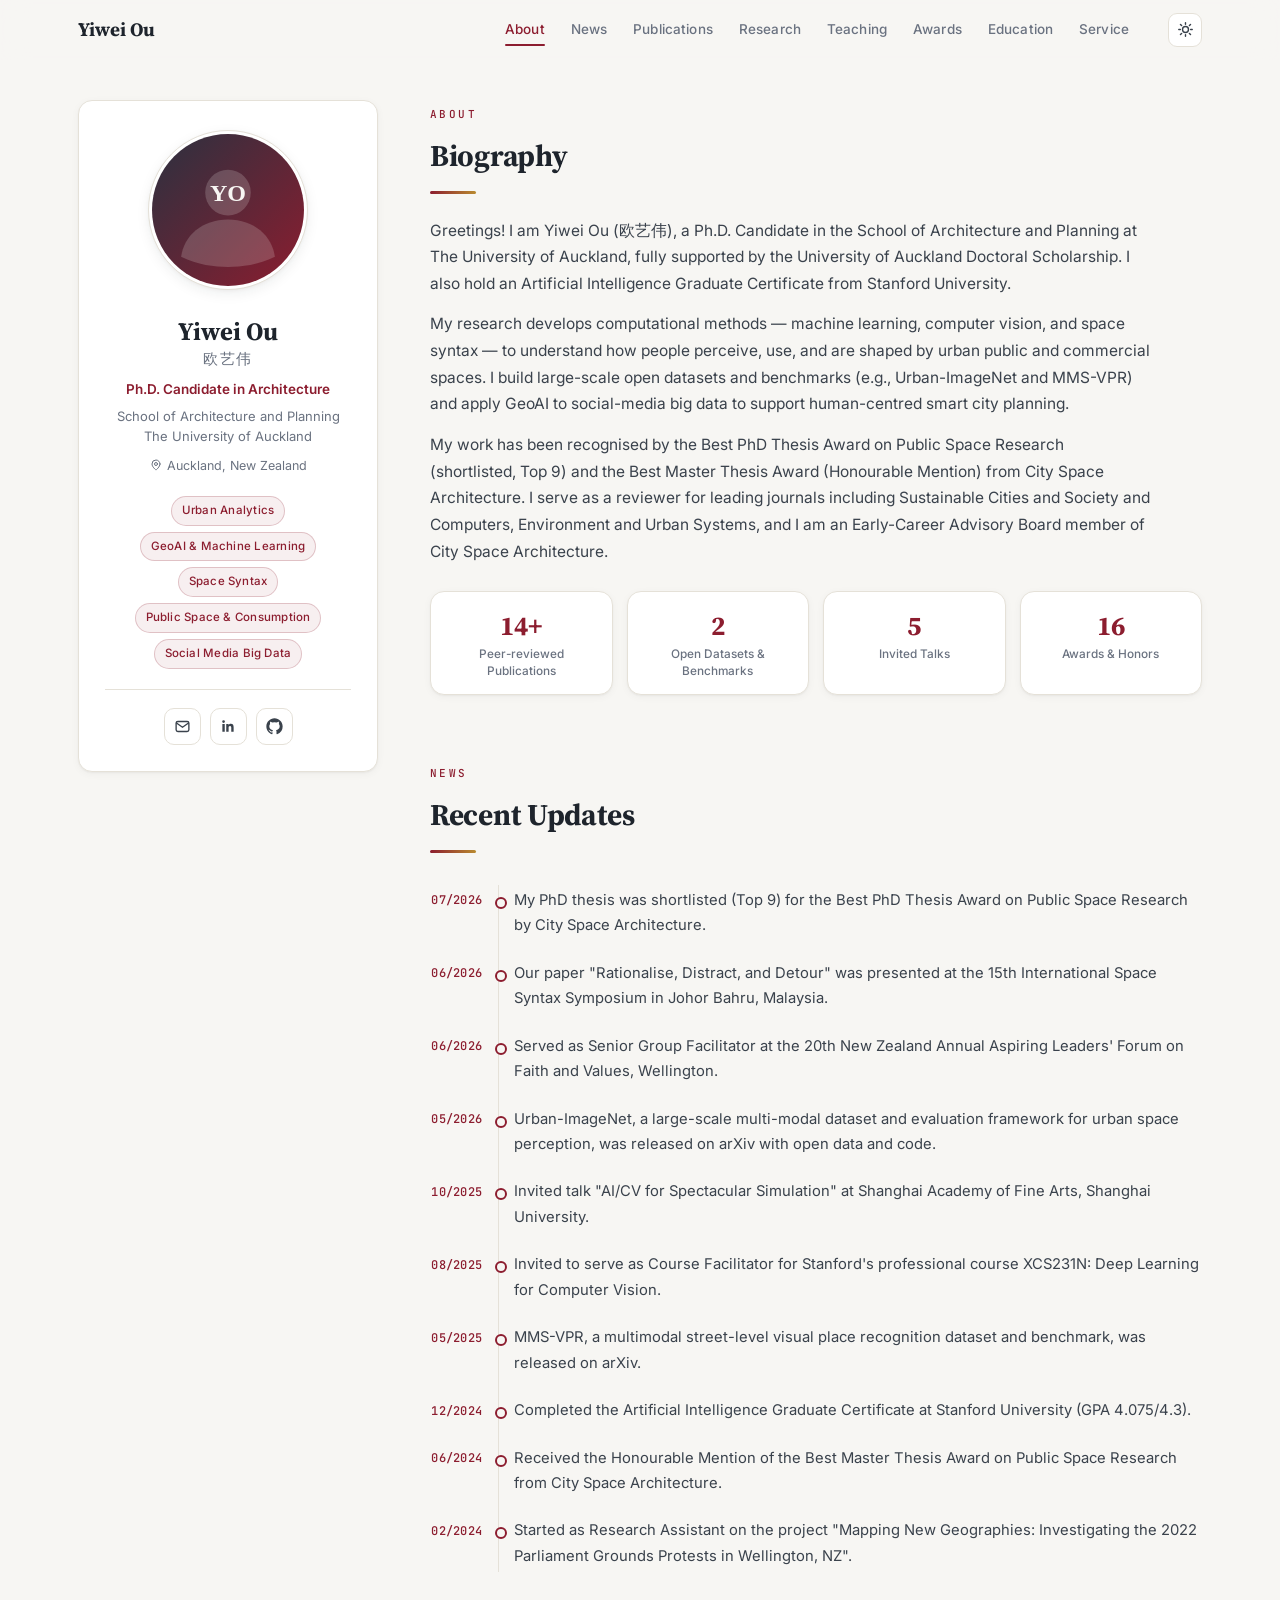
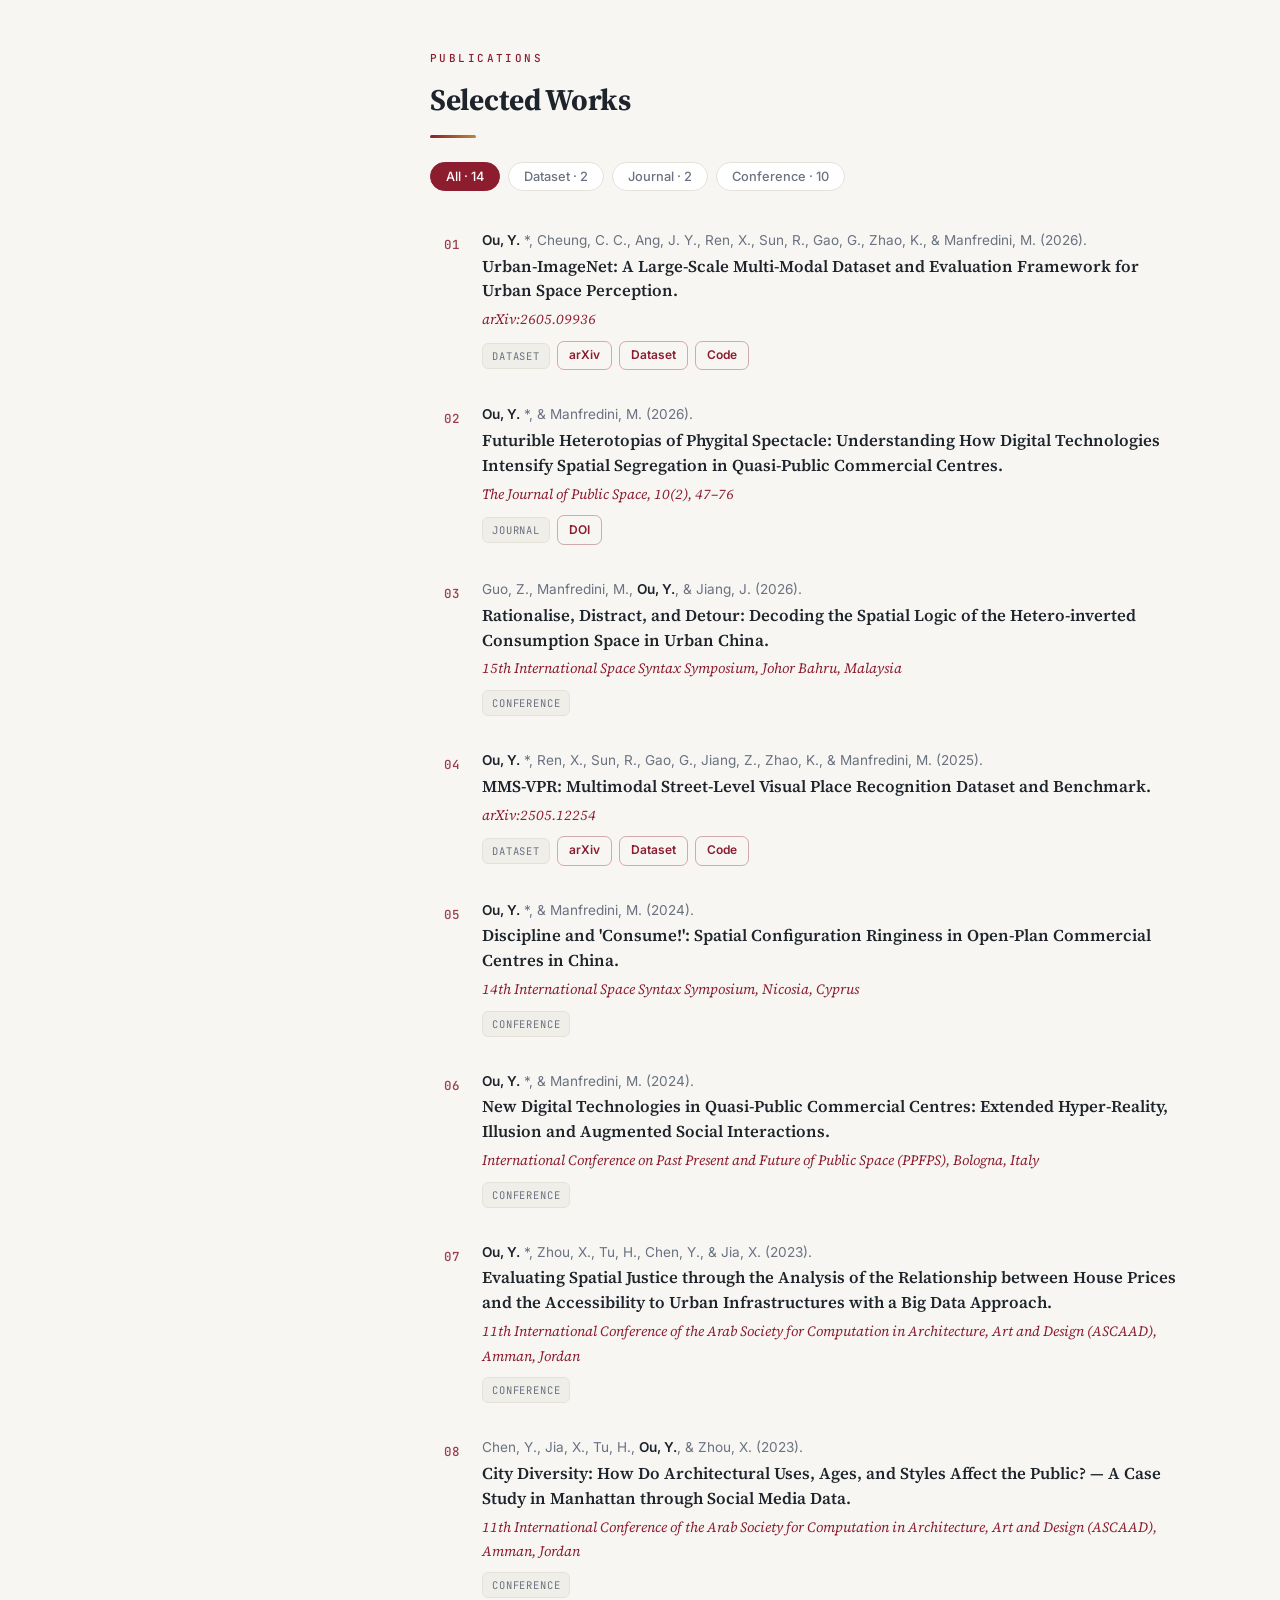
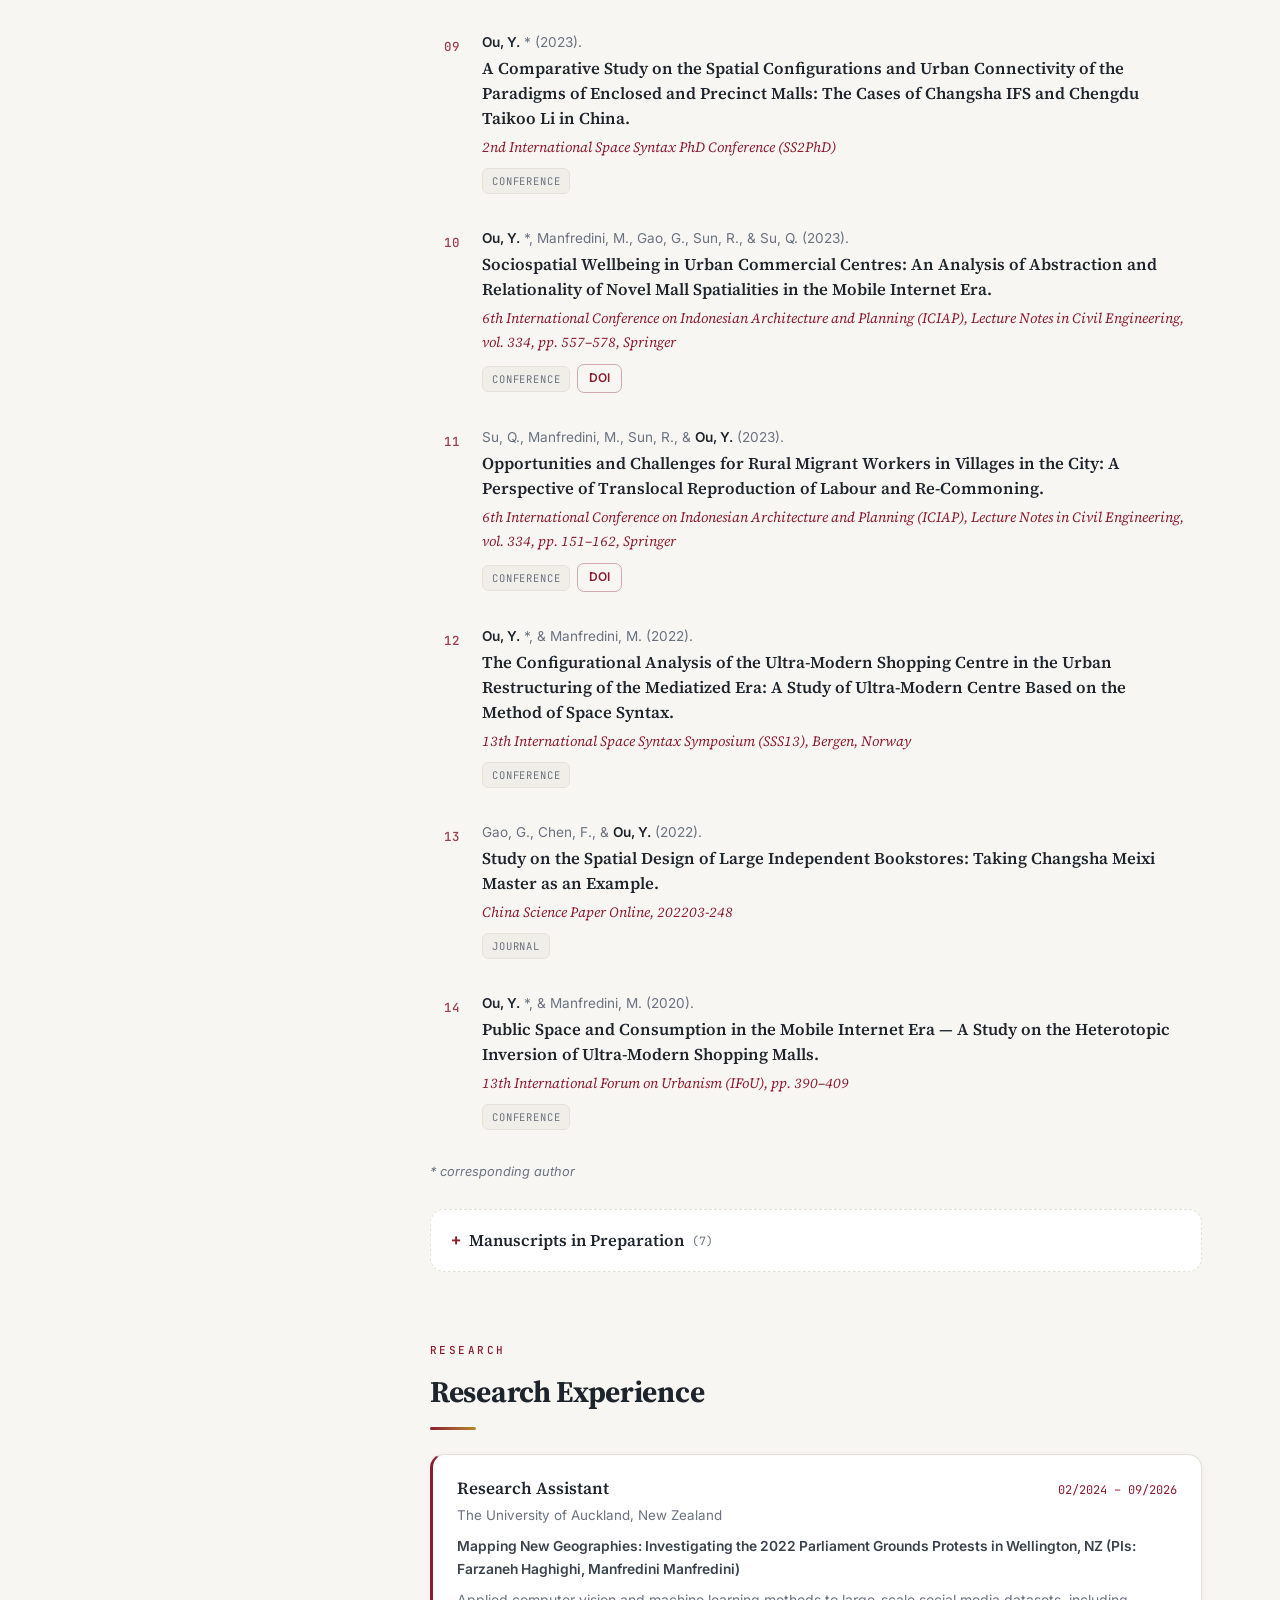
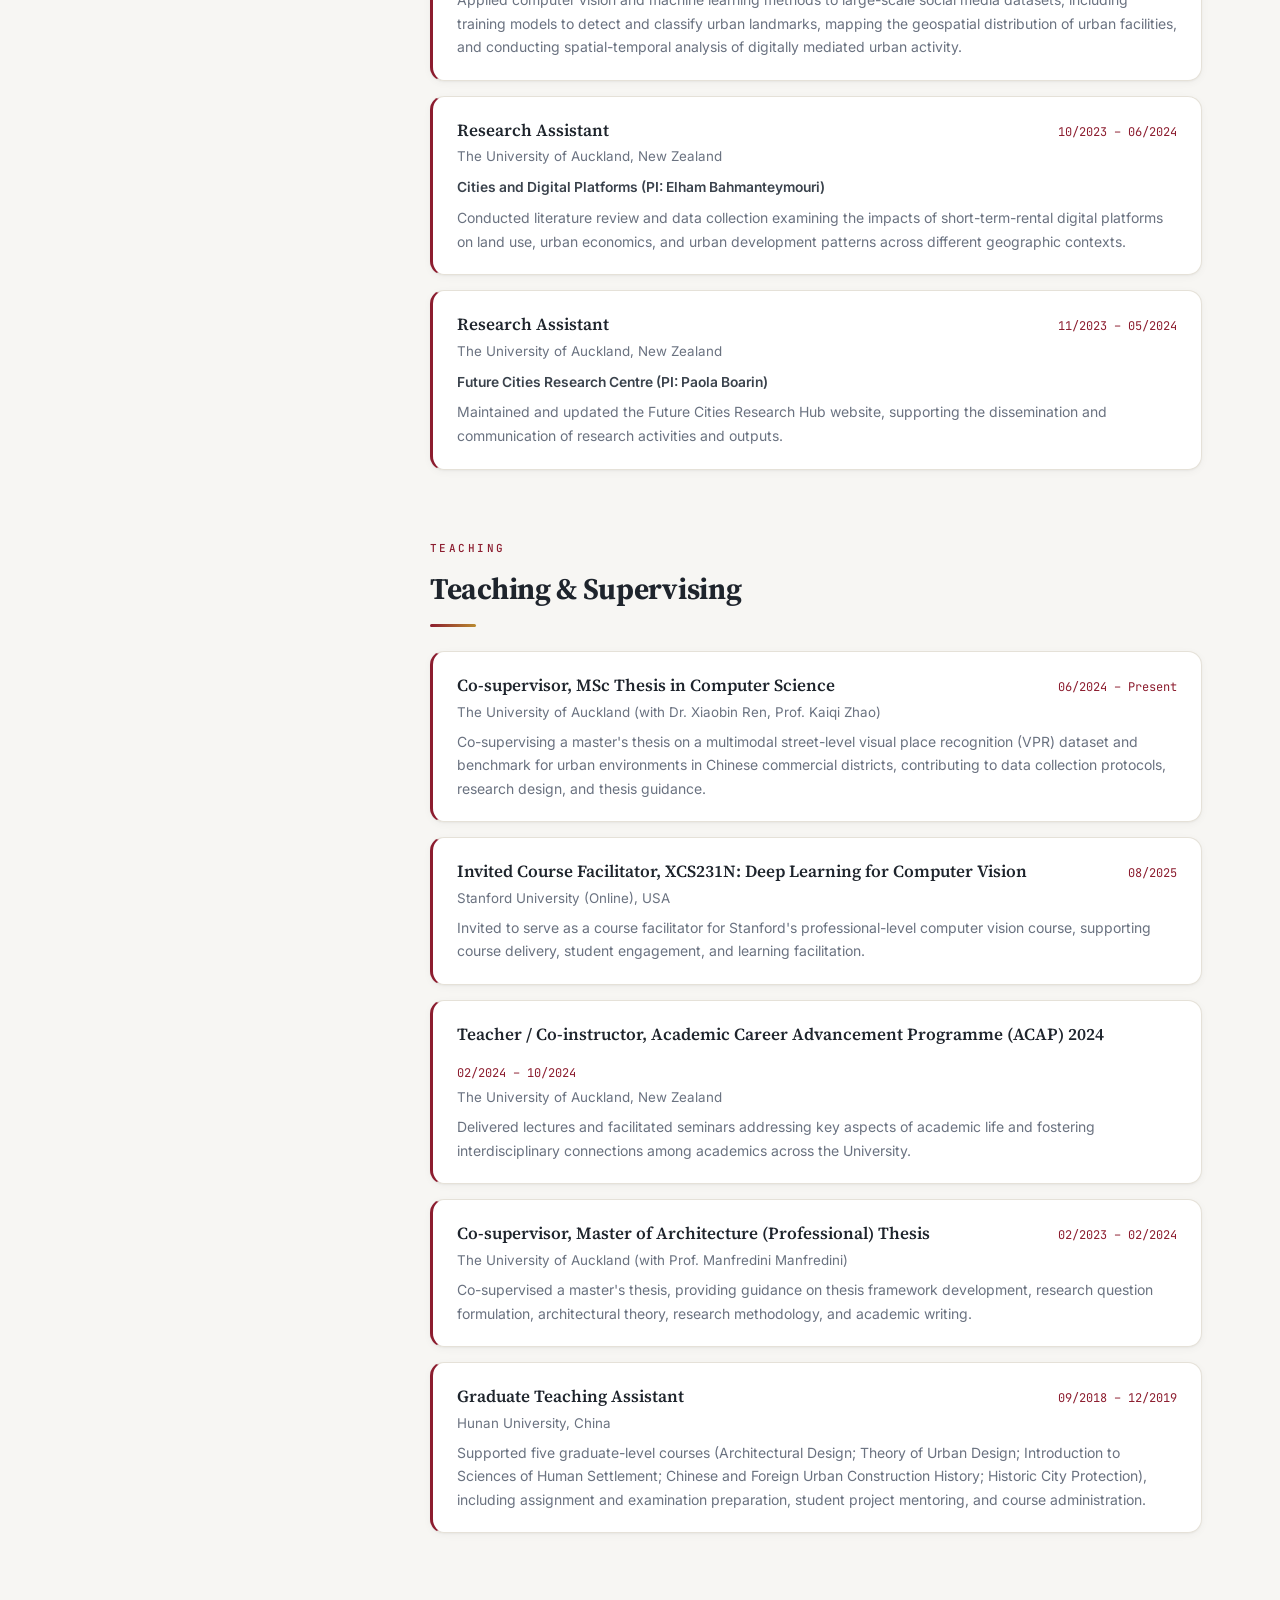
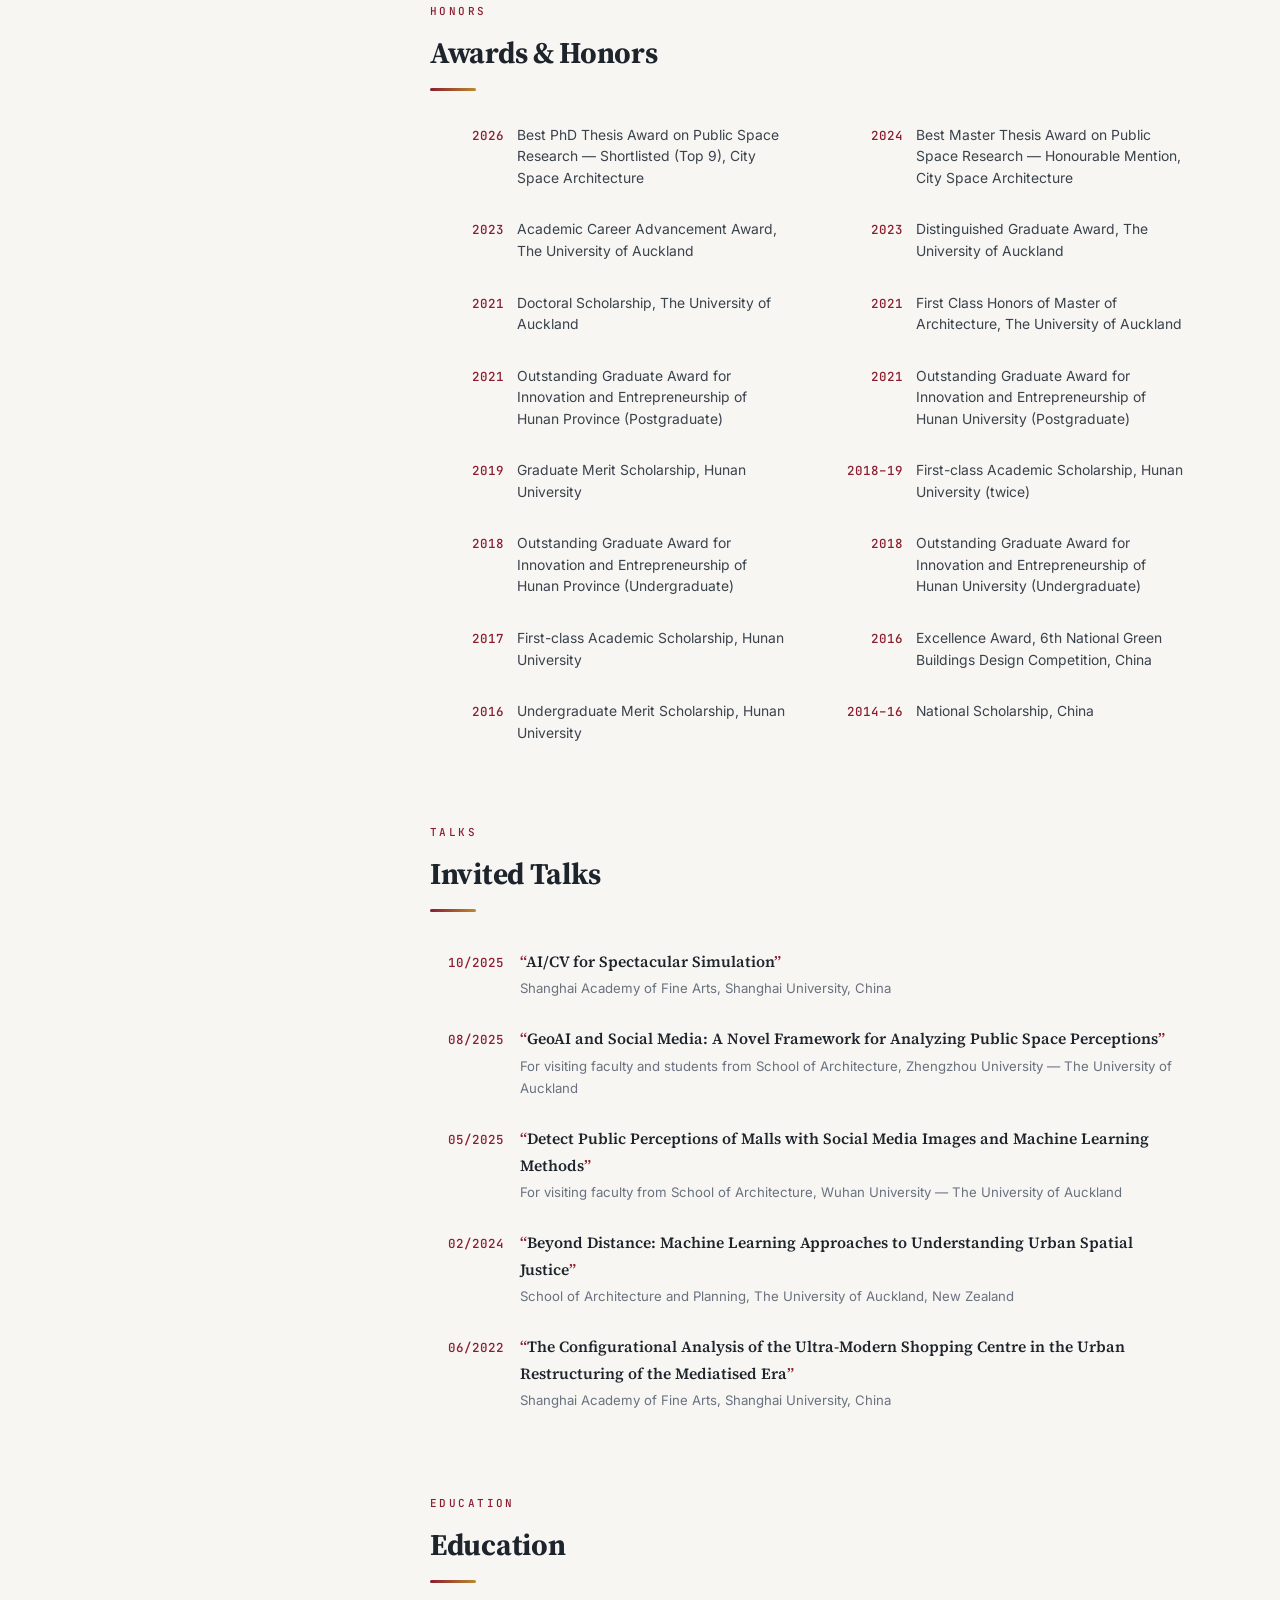
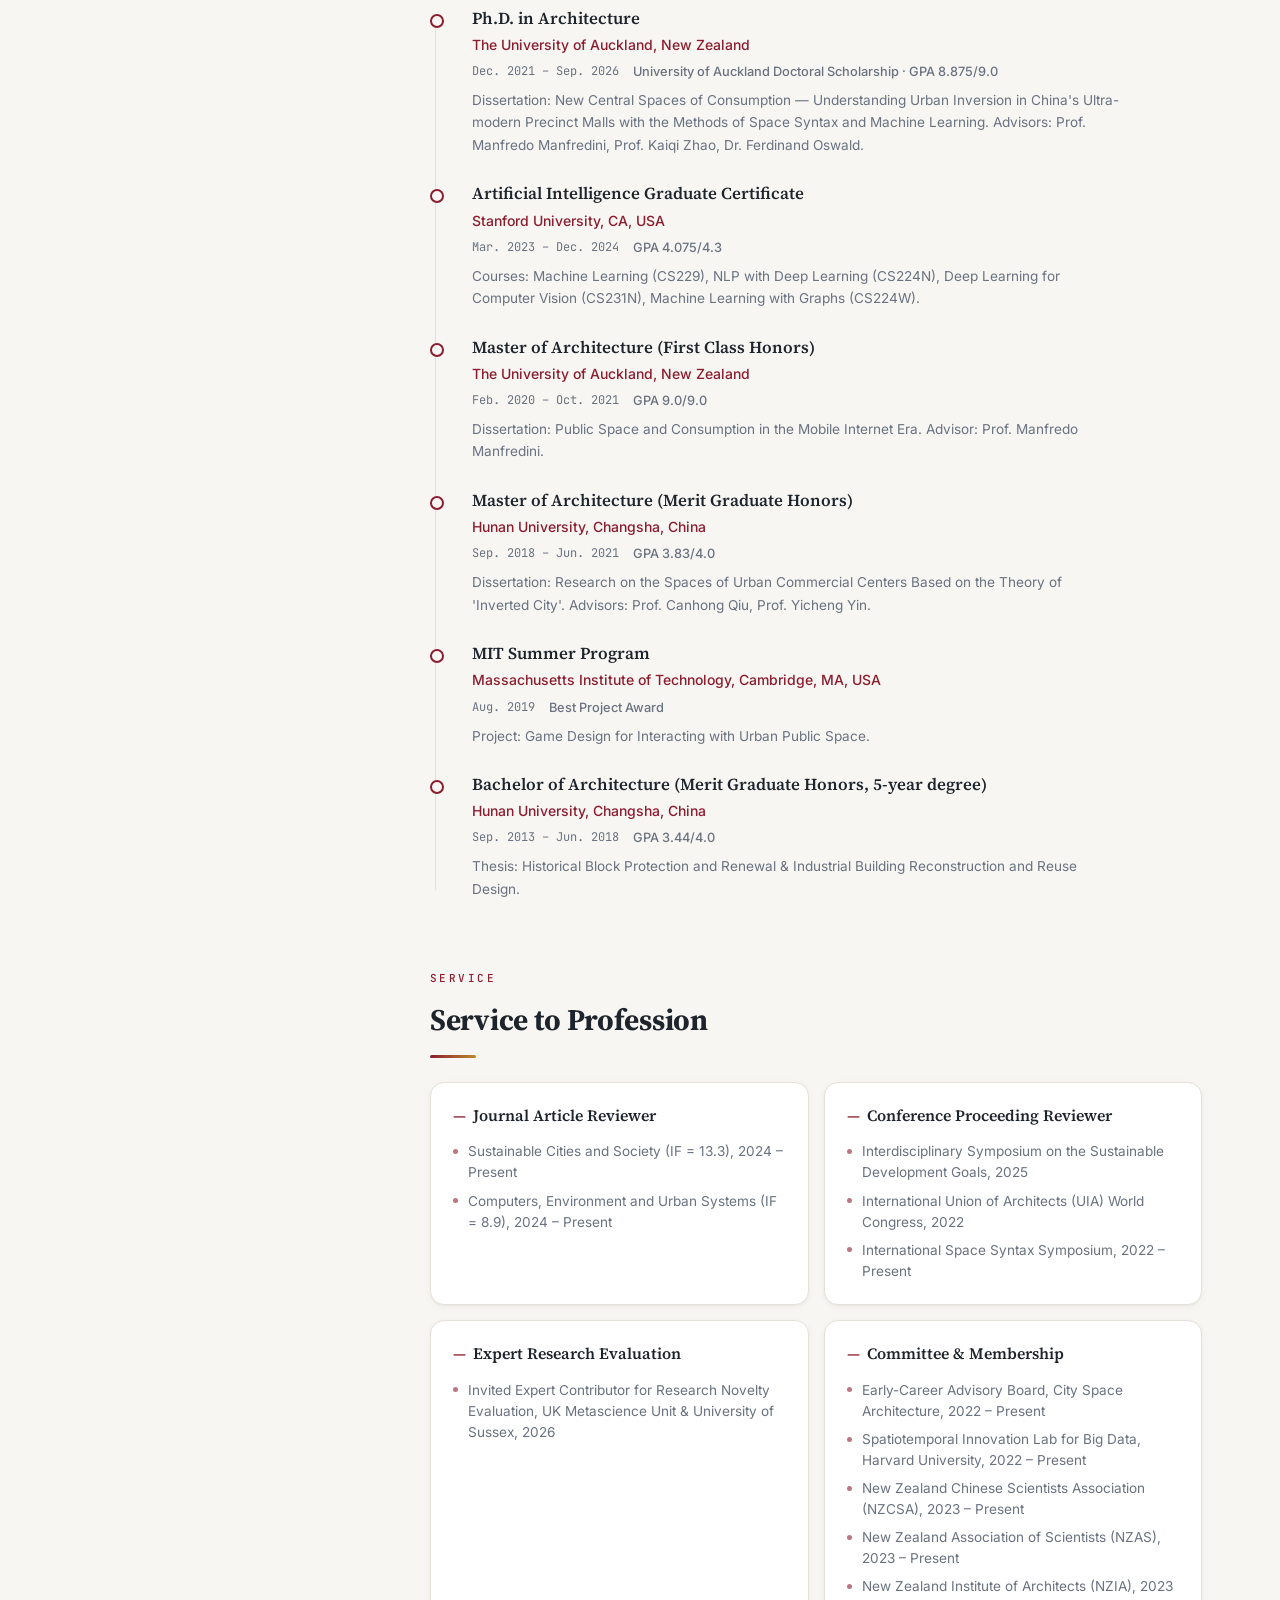
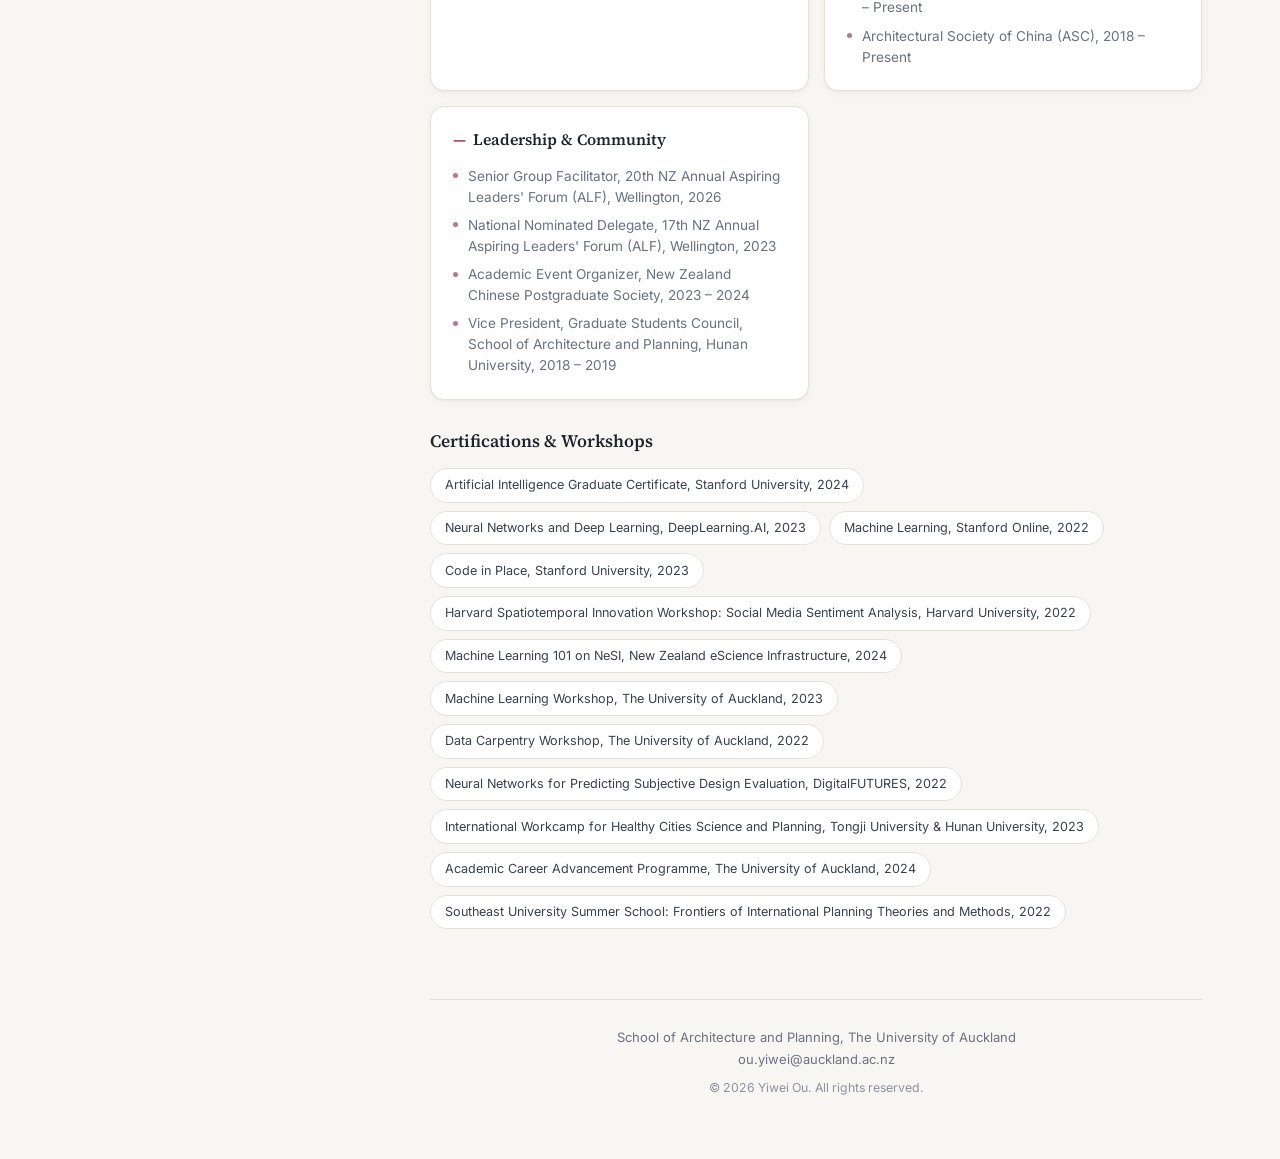
==== index.html @ 5a55d952 "Initial commit: personal academic website" ====
<!DOCTYPE html>
<html lang="en">
<head>
  <meta charset="UTF-8">
  <meta name="viewport" content="width=device-width, initial-scale=1.0">
  <title>Yiwei Ou — Ph.D. Candidate, The University of Auckland</title>
  <meta name="description" content="Yiwei Ou is a Ph.D. Candidate at the School of Architecture and Planning, The University of Auckland, working on urban analytics, GeoAI, machine learning, and space syntax for public and commercial spaces.">
  <meta name="author" content="Yiwei Ou">
  <!-- Open Graph（社交分享卡片） -->
  <meta property="og:type" content="website">
  <meta property="og:title" content="Yiwei Ou — Ph.D. Candidate, The University of Auckland">
  <meta property="og:description" content="Urban Analytics · GeoAI & Machine Learning · Space Syntax · Public Space · Social Media Big Data">
  <meta property="og:url" content="https://yiweiou.github.io/">
  <link rel="icon" type="image/svg+xml" href="assets/img/favicon.svg">
  <!-- 字体 -->
  <link rel="preconnect" href="https://fonts.googleapis.com">
  <link rel="preconnect" href="https://fonts.gstatic.com" crossorigin>
  <link href="https://fonts.googleapis.com/css2?family=Source+Serif+4:ital,opsz,wght@0,8..60,400;0,8..60,600;0,8..60,700;1,8..60,400;1,8..60,600&family=Inter:wght@400;500;600;700&family=JetBrains+Mono:wght@500&display=swap" rel="stylesheet">
  <link rel="stylesheet" href="assets/css/style.css">
</head>
<body>
  <!-- 顶部阅读进度条 -->
  <div class="progress-bar" id="progressBar"></div>

  <!-- 顶部导航 -->
  <header class="topnav" id="topnav">
    <div class="topnav-inner">
      <a href="#top" class="brand">Yiwei Ou</a>
      <nav class="nav-links" id="navLinks" aria-label="Sections">
        <a href="#about">About</a>
        <a href="#news">News</a>
        <a href="#publications">Publications</a>
        <a href="#research">Research</a>
        <a href="#teaching">Teaching</a>
        <a href="#awards">Awards</a>
        <a href="#education">Education</a>
        <a href="#service">Service</a>
      </nav>
      <div class="nav-actions">
        <button class="theme-toggle" id="themeToggle" aria-label="Toggle dark mode" title="Toggle dark mode">
          <svg class="icon-sun" viewBox="0 0 24 24" width="17" height="17" fill="none" stroke="currentColor" stroke-width="2" stroke-linecap="round"><circle cx="12" cy="12" r="4.2"/><path d="M12 2.5v2.2M12 19.3v2.2M4.9 4.9l1.6 1.6M17.5 17.5l1.6 1.6M2.5 12h2.2M19.3 12h2.2M4.9 19.1l1.6-1.6M17.5 6.5l1.6-1.6"/></svg>
          <svg class="icon-moon" viewBox="0 0 24 24" width="17" height="17" fill="none" stroke="currentColor" stroke-width="2" stroke-linecap="round" stroke-linejoin="round"><path d="M20.5 14.2A8.5 8.5 0 0 1 9.8 3.5a8.5 8.5 0 1 0 10.7 10.7z"/></svg>
        </button>
        <button class="menu-toggle" id="menuToggle" aria-label="Open menu" aria-expanded="false">
          <span></span><span></span><span></span>
        </button>
      </div>
    </div>
  </header>

  <main class="layout" id="top">
    <!-- 左侧边栏（个人资料卡） -->
    <aside class="sidebar" id="sidebar"><!-- JS 渲染 --></aside>

    <!-- 右侧主内容 -->
    <div class="content">

      <section id="about" class="section">
        <div class="section-head"><span class="kicker">About</span><h2>Biography</h2></div>
        <div id="aboutBody" class="about-body"></div>
        <div id="statsGrid" class="stats-grid"></div>
      </section>

      <section id="news" class="section">
        <div class="section-head"><span class="kicker">News</span><h2>Recent Updates</h2></div>
        <ul id="newsList" class="news-list"></ul>
      </section>

      <section id="publications" class="section">
        <div class="section-head"><span class="kicker">Publications</span><h2>Selected Works</h2></div>
        <div id="pubFilters" class="pub-filters"></div>
        <ol id="pubList" class="pub-list"></ol>
        <p class="pub-note" id="pubNote"></p>
        <details class="manuscripts">
          <summary>Manuscripts in Preparation <span id="manuCount"></span></summary>
          <ul id="manuList" class="manu-list"></ul>
        </details>
      </section>

      <section id="research" class="section">
        <div class="section-head"><span class="kicker">Research</span><h2>Research Experience</h2></div>
        <div id="researchList" class="card-list"></div>
      </section>

      <section id="teaching" class="section">
        <div class="section-head"><span class="kicker">Teaching</span><h2>Teaching &amp; Supervising</h2></div>
        <div id="teachingList" class="card-list"></div>
      </section>

      <section id="awards" class="section">
        <div class="section-head"><span class="kicker">Honors</span><h2>Awards &amp; Honors</h2></div>
        <ul id="awardsList" class="awards-list"></ul>
      </section>

      <section id="talks" class="section">
        <div class="section-head"><span class="kicker">Talks</span><h2>Invited Talks</h2></div>
        <ul id="talksList" class="talks-list"></ul>
      </section>

      <section id="education" class="section">
        <div class="section-head"><span class="kicker">Education</span><h2>Education</h2></div>
        <div id="eduList" class="edu-list"></div>
      </section>

      <section id="service" class="section">
        <div class="section-head"><span class="kicker">Service</span><h2>Service to Profession</h2></div>
        <div id="serviceList" class="service-grid"></div>
        <div class="certs">
          <h3>Certifications &amp; Workshops</h3>
          <ul id="certList" class="cert-list"></ul>
        </div>
      </section>

      <footer class="footer" id="footer"><!-- JS 渲染 --></footer>
    </div>
  </main>

  <!-- 返回顶部按钮 -->
  <button class="back-to-top" id="backToTop" aria-label="Back to top" title="Back to top">
    <svg viewBox="0 0 24 24" width="18" height="18" fill="none" stroke="currentColor" stroke-width="2.2" stroke-linecap="round" stroke-linejoin="round"><path d="M12 19V5M5 12l7-7 7 7"/></svg>
  </button>

  <script src="assets/js/content.js"></script>
  <script src="assets/js/main.js"></script>
</body>
</html>
---- assets/css/style.css ----
/* ============================================================================
   Yiwei Ou — Personal Academic Website
   设计系统：暖纸白 + 学术绯红点缀；衬线标题（Source Serif 4）+ 无衬线正文（Inter）
   ============================================================================ */

:root {
  --bg: #f7f6f3;
  --surface: #ffffff;
  --surface-2: #f0eee9;
  --ink: #1e242c;
  --ink-soft: #3a424c;
  --muted: #6a7280;
  --line: #e5e1d8;
  --accent: #8c1d2f;
  --accent-hover: #6f1524;
  --accent-soft: rgba(140, 29, 47, 0.07);
  --gold: #b98a2f;
  --shadow-sm: 0 1px 2px rgba(30, 36, 44, 0.05), 0 2px 8px rgba(30, 36, 44, 0.04);
  --shadow-md: 0 4px 14px rgba(30, 36, 44, 0.08), 0 1px 4px rgba(30, 36, 44, 0.05);
  --radius: 14px;
  --serif: "Source Serif 4", "Georgia", "Times New Roman", serif;
  --sans: "Inter", -apple-system, "Segoe UI", Roboto, "Helvetica Neue", Arial, sans-serif;
  --mono: "JetBrains Mono", "SFMono-Regular", Consolas, monospace;
  --topnav-h: 60px;
}

html[data-theme="dark"] {
  --bg: #10141a;
  --surface: #171d25;
  --surface-2: #1e2530;
  --ink: #e8eaee;
  --ink-soft: #c6ccd4;
  --muted: #97a0ac;
  --line: #2a323d;
  --accent: #e28a97;
  --accent-hover: #efa7b1;
  --accent-soft: rgba(226, 138, 151, 0.1);
  --gold: #d4af5e;
  --shadow-sm: 0 1px 2px rgba(0, 0, 0, 0.3);
  --shadow-md: 0 4px 16px rgba(0, 0, 0, 0.4);
}

* { margin: 0; padding: 0; box-sizing: border-box; }

html { scroll-behavior: smooth; scroll-padding-top: calc(var(--topnav-h) + 16px); }

body {
  font-family: var(--sans);
  background: var(--bg);
  color: var(--ink);
  font-size: 15.5px;
  line-height: 1.72;
  -webkit-font-smoothing: antialiased;
  transition: background 0.35s ease, color 0.35s ease;
}

::selection { background: var(--accent); color: #fff; }

a { color: var(--accent); text-decoration: none; transition: color 0.2s; }
a:hover { color: var(--accent-hover); }

/* ---------- 顶部阅读进度条 ---------- */
.progress-bar {
  position: fixed; top: 0; left: 0; height: 2.5px; width: 0;
  background: linear-gradient(90deg, var(--accent), var(--gold));
  z-index: 1001; transition: width 0.08s linear;
}

/* ---------- 顶部导航 ---------- */
.topnav {
  position: fixed; top: 0; left: 0; right: 0; height: var(--topnav-h); z-index: 1000;
  background: color-mix(in srgb, var(--bg) 82%, transparent);
  backdrop-filter: blur(14px); -webkit-backdrop-filter: blur(14px);
  border-bottom: 1px solid transparent;
  transition: border-color 0.3s, background 0.35s;
}
.topnav.scrolled { border-bottom-color: var(--line); }
.topnav-inner {
  max-width: 1180px; margin: 0 auto; height: 100%;
  display: flex; align-items: center; gap: 28px; padding: 0 28px;
}
.brand {
  font-family: var(--serif); font-weight: 700; font-size: 19px;
  color: var(--ink); letter-spacing: 0.01em; white-space: nowrap;
}
.brand:hover { color: var(--accent); }
.nav-links { display: flex; gap: 4px; margin-left: auto; }
.nav-links a {
  position: relative; padding: 7px 11px; font-size: 13.5px; font-weight: 500;
  color: var(--muted); border-radius: 8px; letter-spacing: 0.01em;
  transition: color 0.2s, background 0.2s;
}
.nav-links a:hover { color: var(--ink); background: var(--accent-soft); }
.nav-links a.active { color: var(--accent); }
.nav-links a.active::after {
  content: ""; position: absolute; left: 11px; right: 11px; bottom: 2px;
  height: 2px; border-radius: 2px; background: var(--accent);
}
.nav-actions { display: flex; align-items: center; gap: 8px; }
.theme-toggle {
  display: grid; place-items: center; width: 34px; height: 34px;
  border: 1px solid var(--line); border-radius: 9px; background: var(--surface);
  color: var(--ink-soft); cursor: pointer; transition: all 0.25s;
}
.theme-toggle:hover { border-color: var(--accent); color: var(--accent); transform: translateY(-1px); }
html[data-theme="dark"] .icon-sun { display: none; }
html:not([data-theme="dark"]) .icon-moon { display: none; }

.menu-toggle {
  display: none; flex-direction: column; justify-content: center; gap: 4.5px;
  width: 34px; height: 34px; padding: 8px;
  border: 1px solid var(--line); border-radius: 9px; background: var(--surface); cursor: pointer;
}
.menu-toggle span { display: block; height: 1.8px; background: var(--ink-soft); border-radius: 2px; transition: 0.25s; }
.menu-toggle.open span:nth-child(1) { transform: translateY(6.3px) rotate(45deg); }
.menu-toggle.open span:nth-child(2) { opacity: 0; }
.menu-toggle.open span:nth-child(3) { transform: translateY(-6.3px) rotate(-45deg); }

/* ---------- 整体布局 ---------- */
.layout {
  max-width: 1180px; margin: 0 auto; padding: calc(var(--topnav-h) + 40px) 28px 60px;
  display: grid; grid-template-columns: 300px minmax(0, 1fr); gap: 52px;
}

/* ---------- 左侧边栏 ---------- */
.sidebar { position: sticky; top: calc(var(--topnav-h) + 32px); align-self: start; }
.profile-card {
  background: var(--surface); border: 1px solid var(--line); border-radius: var(--radius);
  padding: 30px 26px 26px; box-shadow: var(--shadow-sm); text-align: center;
  transition: background 0.35s, border-color 0.35s;
}
.profile-photo {
  width: 158px; height: 158px; border-radius: 50%; object-fit: cover;
  border: 3px solid var(--surface); outline: 1px solid var(--line);
  box-shadow: var(--shadow-md); margin-bottom: 18px;
  transition: transform 0.35s ease;
}
.profile-photo:hover { transform: scale(1.03); }
.profile-name { font-family: var(--serif); font-size: 25px; font-weight: 700; line-height: 1.25; }
.profile-name .cn { display: block; font-size: 14.5px; font-weight: 400; color: var(--muted); margin-top: 3px; letter-spacing: 0.12em; }
.profile-title { margin-top: 10px; font-size: 13.5px; font-weight: 600; color: var(--accent); }
.profile-affil { margin-top: 5px; font-size: 13px; color: var(--muted); line-height: 1.55; }
.profile-loc { margin-top: 8px; font-size: 12.5px; color: var(--muted); display: inline-flex; align-items: center; gap: 5px; }
.profile-loc svg { flex: none; }

.keyword-chips { display: flex; flex-wrap: wrap; justify-content: center; gap: 6px; margin-top: 16px; }
.keyword-chips span {
  font-size: 11.5px; font-weight: 500; letter-spacing: 0.02em;
  padding: 4px 10px; border-radius: 999px;
  background: var(--accent-soft); color: var(--accent);
  border: 1px solid color-mix(in srgb, var(--accent) 22%, transparent);
}

.profile-links { display: flex; justify-content: center; gap: 9px; margin-top: 20px; padding-top: 18px; border-top: 1px solid var(--line); }
.profile-links a {
  display: grid; place-items: center; width: 37px; height: 37px;
  border: 1px solid var(--line); border-radius: 10px; color: var(--ink-soft);
  background: var(--surface); transition: all 0.22s;
}
.profile-links a:hover { color: #fff; background: var(--accent); border-color: var(--accent); transform: translateY(-2px); box-shadow: var(--shadow-md); }
html[data-theme="dark"] .profile-links a:hover { color: #10141a; }

.cv-button {
  display: inline-flex; align-items: center; gap: 7px; margin-top: 16px;
  padding: 9px 20px; border-radius: 10px; font-size: 13.5px; font-weight: 600;
  background: var(--accent); color: #fff !important; border: 1px solid var(--accent);
  transition: all 0.22s;
}
.cv-button:hover { background: var(--accent-hover); transform: translateY(-1px); box-shadow: var(--shadow-md); }
html[data-theme="dark"] .cv-button { color: #10141a !important; }

/* ---------- 主内容区 ---------- */
.content { min-width: 0; }
.section { margin-bottom: 64px; }
.section-head { margin-bottom: 24px; }
.kicker {
  display: inline-block; font-family: var(--mono); font-size: 11px; font-weight: 500;
  letter-spacing: 0.22em; text-transform: uppercase; color: var(--accent); margin-bottom: 6px;
}
.section-head h2 {
  font-family: var(--serif); font-size: 30px; font-weight: 700; letter-spacing: -0.01em;
  position: relative; padding-bottom: 12px;
}
.section-head h2::after {
  content: ""; position: absolute; left: 0; bottom: 0;
  width: 46px; height: 3px; border-radius: 3px;
  background: linear-gradient(90deg, var(--accent), var(--gold));
}

/* About */
.about-body p { margin-bottom: 14px; color: var(--ink-soft); max-width: 72ch; }
.about-body p:last-child { margin-bottom: 0; }
.stats-grid { display: grid; grid-template-columns: repeat(4, 1fr); gap: 14px; margin-top: 26px; }
.stat-card {
  background: var(--surface); border: 1px solid var(--line); border-radius: var(--radius);
  padding: 18px 16px 15px; box-shadow: var(--shadow-sm); text-align: center;
  transition: transform 0.25s, box-shadow 0.25s, background 0.35s, border-color 0.35s;
}
.stat-card:hover { transform: translateY(-3px); box-shadow: var(--shadow-md); }
.stat-value { font-family: var(--serif); font-size: 27px; font-weight: 700; color: var(--accent); line-height: 1.15; }
.stat-label { margin-top: 5px; font-size: 11.8px; font-weight: 500; color: var(--muted); line-height: 1.4; }

/* News */
.news-list { list-style: none; position: relative; }
.news-list::before {
  content: ""; position: absolute; left: 68px; top: 8px; bottom: 8px; width: 1px; background: var(--line);
}
.news-item { display: grid; grid-template-columns: 52px 1fr; gap: 32px; padding: 11px 0; position: relative; }
.news-item::before {
  content: ""; position: absolute; left: 64.5px; top: 20px; width: 8px; height: 8px;
  border-radius: 50%; background: var(--bg); border: 2px solid var(--accent);
}
.news-date { font-family: var(--mono); font-size: 12px; font-weight: 500; color: var(--accent); text-align: right; padding-top: 2.5px; letter-spacing: 0.02em; }
.news-text { color: var(--ink-soft); font-size: 14.8px; }

/* Publications */
.pub-filters { display: flex; flex-wrap: wrap; gap: 8px; margin-bottom: 22px; }
.pub-filter {
  padding: 6px 15px; font-size: 12.8px; font-weight: 500; border-radius: 999px;
  border: 1px solid var(--line); background: var(--surface); color: var(--muted);
  cursor: pointer; transition: all 0.2s; font-family: var(--sans);
}
.pub-filter:hover { border-color: var(--accent); color: var(--accent); }
.pub-filter.active { background: var(--accent); border-color: var(--accent); color: #fff; }
html[data-theme="dark"] .pub-filter.active { color: #10141a; }

.pub-list { list-style: none; counter-reset: pub; }
.pub-item {
  counter-increment: pub; position: relative; padding: 17px 18px 17px 52px;
  border-radius: var(--radius); transition: background 0.25s;
}
.pub-item:hover { background: var(--surface); box-shadow: var(--shadow-sm); }
.pub-item::before {
  content: counter(pub, decimal-leading-zero);
  position: absolute; left: 14px; top: 21px;
  font-family: var(--mono); font-size: 12.5px; font-weight: 500; color: var(--accent); opacity: 0.85;
}
.pub-authors { font-size: 13.6px; color: var(--muted); line-height: 1.6; }
.pub-authors strong { color: var(--ink); font-weight: 600; }
.pub-title { font-family: var(--serif); font-size: 16.6px; font-weight: 600; line-height: 1.5; margin: 3px 0; }
.pub-venue { font-family: var(--serif); font-style: italic; font-size: 14.2px; color: var(--accent); }
.pub-meta { display: flex; flex-wrap: wrap; align-items: center; gap: 7px; margin-top: 9px; }
.pub-tag {
  font-family: var(--mono); font-size: 10.5px; letter-spacing: 0.08em; text-transform: uppercase;
  padding: 3px 9px; border-radius: 6px; background: var(--surface-2); color: var(--muted);
  border: 1px solid var(--line);
}
.pub-link {
  display: inline-flex; align-items: center; gap: 4px;
  font-size: 12px; font-weight: 600; padding: 3.5px 11px; border-radius: 7px;
  border: 1px solid color-mix(in srgb, var(--accent) 35%, transparent);
  color: var(--accent); transition: all 0.2s;
}
.pub-link:hover { background: var(--accent); color: #fff; border-color: var(--accent); }
html[data-theme="dark"] .pub-link:hover { color: #10141a; }
.pub-note { margin-top: 14px; font-size: 12.8px; color: var(--muted); font-style: italic; }

.manuscripts { margin-top: 26px; border: 1px dashed var(--line); border-radius: var(--radius); padding: 16px 20px; background: var(--surface); }
.manuscripts summary {
  cursor: pointer; font-family: var(--serif); font-size: 16.5px; font-weight: 600;
  color: var(--ink); list-style: none; display: flex; align-items: center; gap: 8px;
}
.manuscripts summary::before { content: "+"; font-family: var(--mono); color: var(--accent); font-size: 17px; transition: transform 0.25s; }
.manuscripts[open] summary::before { transform: rotate(45deg); }
.manuscripts summary:hover { color: var(--accent); }
#manuCount { font-family: var(--mono); font-size: 11.5px; color: var(--muted); font-weight: 400; }
.manu-list { margin-top: 13px; padding-left: 18px; }
.manu-list li { font-size: 13.8px; color: var(--muted); margin-bottom: 8px; line-height: 1.6; }
.manu-list li::marker { color: var(--accent); }

/* Research / Teaching 卡片 */
.card-list { display: flex; flex-direction: column; gap: 15px; }
.exp-card {
  background: var(--surface); border: 1px solid var(--line); border-radius: var(--radius);
  padding: 21px 24px; box-shadow: var(--shadow-sm);
  transition: transform 0.25s, box-shadow 0.25s, background 0.35s, border-color 0.35s;
  border-left: 3px solid var(--accent);
}
.exp-card:hover { transform: translateY(-2px); box-shadow: var(--shadow-md); }
.exp-head { display: flex; justify-content: space-between; align-items: baseline; gap: 16px; flex-wrap: wrap; }
.exp-role { font-family: var(--serif); font-size: 17px; font-weight: 600; line-height: 1.45; }
.exp-period { font-family: var(--mono); font-size: 12px; color: var(--accent); white-space: nowrap; }
.exp-org { font-size: 13.4px; color: var(--muted); margin-top: 3px; }
.exp-project { font-size: 13.8px; font-weight: 600; color: var(--ink-soft); margin-top: 8px; }
.exp-desc { font-size: 14px; color: var(--muted); margin-top: 6px; line-height: 1.68; }

/* Awards */
.awards-list { list-style: none; display: grid; grid-template-columns: 1fr 1fr; gap: 10px 26px; }
.award-item {
  display: grid; grid-template-columns: 62px 1fr; gap: 13px; align-items: baseline;
  padding: 10px 12px; border-radius: 10px; transition: background 0.2s;
}
.award-item:hover { background: var(--surface); box-shadow: var(--shadow-sm); }
.award-year { font-family: var(--mono); font-size: 12.5px; font-weight: 500; color: var(--accent); text-align: right; }
.award-text { font-size: 13.9px; color: var(--ink-soft); line-height: 1.55; }

/* Talks */
.talks-list { list-style: none; }
.talk-item {
  display: grid; grid-template-columns: 62px 1fr; gap: 16px; padding: 13px 12px;
  border-radius: 10px; transition: background 0.2s; align-items: baseline;
}
.talk-item:hover { background: var(--surface); box-shadow: var(--shadow-sm); }
.talk-date { font-family: var(--mono); font-size: 12.5px; font-weight: 500; color: var(--accent); text-align: right; }
.talk-title { font-family: var(--serif); font-size: 15.6px; font-weight: 600; line-height: 1.5; }
.talk-title::before { content: "“"; color: var(--accent); }
.talk-title::after { content: "”"; color: var(--accent); }
.talk-venue { font-size: 13.2px; color: var(--muted); margin-top: 2px; }

/* Education 时间线 */
.edu-list { position: relative; padding-left: 24px; }
.edu-list::before { content: ""; position: absolute; left: 5px; top: 10px; bottom: 10px; width: 1px; background: var(--line); }
.edu-item { position: relative; padding: 0 0 26px 18px; }
.edu-item:last-child { padding-bottom: 0; }
.edu-item::before {
  content: ""; position: absolute; left: -24.5px; top: 7px; width: 10px; height: 10px;
  border-radius: 50%; background: var(--bg); border: 2.5px solid var(--accent);
}
.edu-degree { font-family: var(--serif); font-size: 16.8px; font-weight: 600; line-height: 1.45; }
.edu-school { font-size: 14px; color: var(--accent); font-weight: 500; margin-top: 2px; }
.edu-meta { display: flex; flex-wrap: wrap; gap: 6px 14px; margin-top: 4px; }
.edu-period { font-family: var(--mono); font-size: 12px; color: var(--muted); }
.edu-detail { font-size: 12.8px; color: var(--muted); font-weight: 500; }
.edu-thesis { font-size: 13.6px; color: var(--muted); margin-top: 6px; line-height: 1.65; max-width: 72ch; }

/* Service */
.service-grid { display: grid; grid-template-columns: 1fr 1fr; gap: 15px; }
.service-card {
  background: var(--surface); border: 1px solid var(--line); border-radius: var(--radius);
  padding: 19px 22px; box-shadow: var(--shadow-sm);
  transition: background 0.35s, border-color 0.35s, transform 0.25s, box-shadow 0.25s;
}
.service-card:hover { transform: translateY(-2px); box-shadow: var(--shadow-md); }
.service-group { font-family: var(--serif); font-size: 15.8px; font-weight: 600; margin-bottom: 9px; color: var(--ink); }
.service-group::before { content: "—"; color: var(--accent); margin-right: 7px; }
.service-card ul { list-style: none; }
.service-card li { font-size: 13.6px; color: var(--muted); padding: 3.5px 0 3.5px 15px; position: relative; line-height: 1.55; }
.service-card li::before { content: ""; position: absolute; left: 0; top: 11px; width: 5px; height: 5px; border-radius: 50%; background: var(--accent); opacity: 0.6; }

.certs { margin-top: 26px; }
.certs h3 { font-family: var(--serif); font-size: 17.5px; font-weight: 600; margin-bottom: 12px; }
.cert-list { list-style: none; display: flex; flex-wrap: wrap; gap: 8px; }
.cert-list li {
  font-size: 12.6px; color: var(--ink-soft); background: var(--surface);
  border: 1px solid var(--line); border-radius: 999px; padding: 5.5px 14px;
  transition: all 0.2s;
}
.cert-list li:hover { border-color: var(--accent); color: var(--accent); }

/* Footer */
.footer { margin-top: 70px; padding-top: 26px; border-top: 1px solid var(--line); text-align: center; }
.footer p { font-size: 13px; color: var(--muted); line-height: 1.7; }
.footer .copy { margin-top: 8px; font-size: 12.3px; opacity: 0.75; }

/* 返回顶部 */
.back-to-top {
  position: fixed; right: 26px; bottom: 26px; width: 42px; height: 42px;
  display: grid; place-items: center; border-radius: 12px;
  background: var(--accent); color: #fff; border: none; cursor: pointer;
  opacity: 0; visibility: hidden; transform: translateY(12px);
  transition: all 0.3s; box-shadow: var(--shadow-md); z-index: 900;
}
.back-to-top.show { opacity: 1; visibility: visible; transform: translateY(0); }
.back-to-top:hover { background: var(--accent-hover); transform: translateY(-3px); }
html[data-theme="dark"] .back-to-top { color: #10141a; }

/* 滚动渐入动画 */
.reveal { opacity: 0; transform: translateY(16px); }
.reveal.visible { opacity: 1; transform: translateY(0); transition: opacity 0.6s ease, transform 0.6s ease; }

@media (prefers-reduced-motion: reduce) {
  .reveal { opacity: 1; transform: none; }
  html { scroll-behavior: auto; }
}

/* ---------- 响应式 ---------- */
@media (max-width: 1020px) {
  .layout { grid-template-columns: 1fr; gap: 40px; }
  .sidebar { position: static; }
  .profile-card { max-width: 430px; margin: 0 auto; }
}
@media (max-width: 860px) {
  .menu-toggle { display: flex; }
  .nav-links {
    position: fixed; top: var(--topnav-h); left: 0; right: 0;
    flex-direction: column; gap: 2px; padding: 14px 20px 18px;
    background: var(--bg); border-bottom: 1px solid var(--line);
    box-shadow: var(--shadow-md);
    opacity: 0; visibility: hidden; transform: translateY(-8px);
    transition: all 0.28s ease;
  }
  .nav-links.open { opacity: 1; visibility: visible; transform: translateY(0); }
  .nav-links a { padding: 10px 12px; font-size: 14.5px; }
  .nav-links a.active::after { display: none; }
  .stats-grid { grid-template-columns: repeat(2, 1fr); }
  .awards-list, .service-grid { grid-template-columns: 1fr; }
}
@media (max-width: 560px) {
  body { font-size: 15px; }
  .layout { padding: calc(var(--topnav-h) + 26px) 18px 50px; }
  .section-head h2 { font-size: 25px; }
  .news-item { grid-template-columns: 46px 1fr; gap: 22px; }
  .news-list::before { left: 60px; }
  .news-item::before { left: 56.5px; }
  .exp-head { flex-direction: column; gap: 2px; }
  .pub-item { padding-left: 44px; }
}
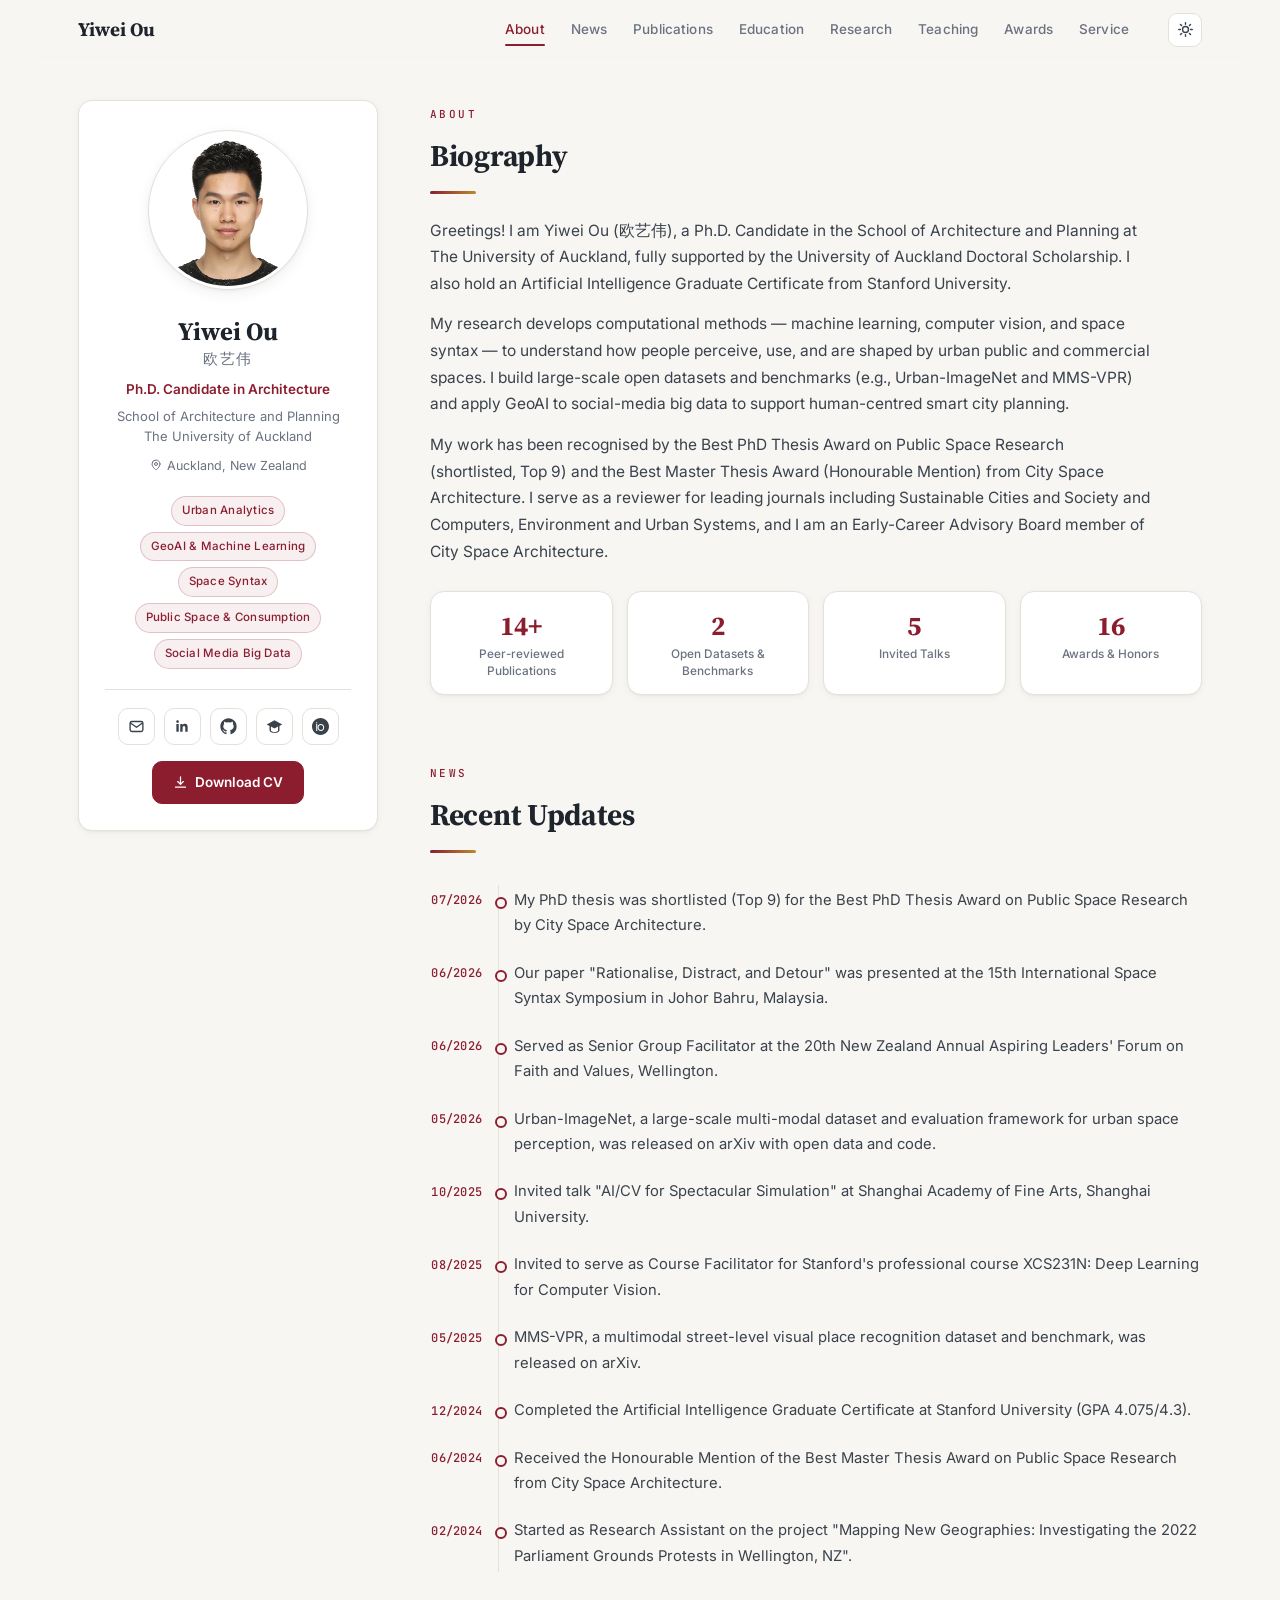
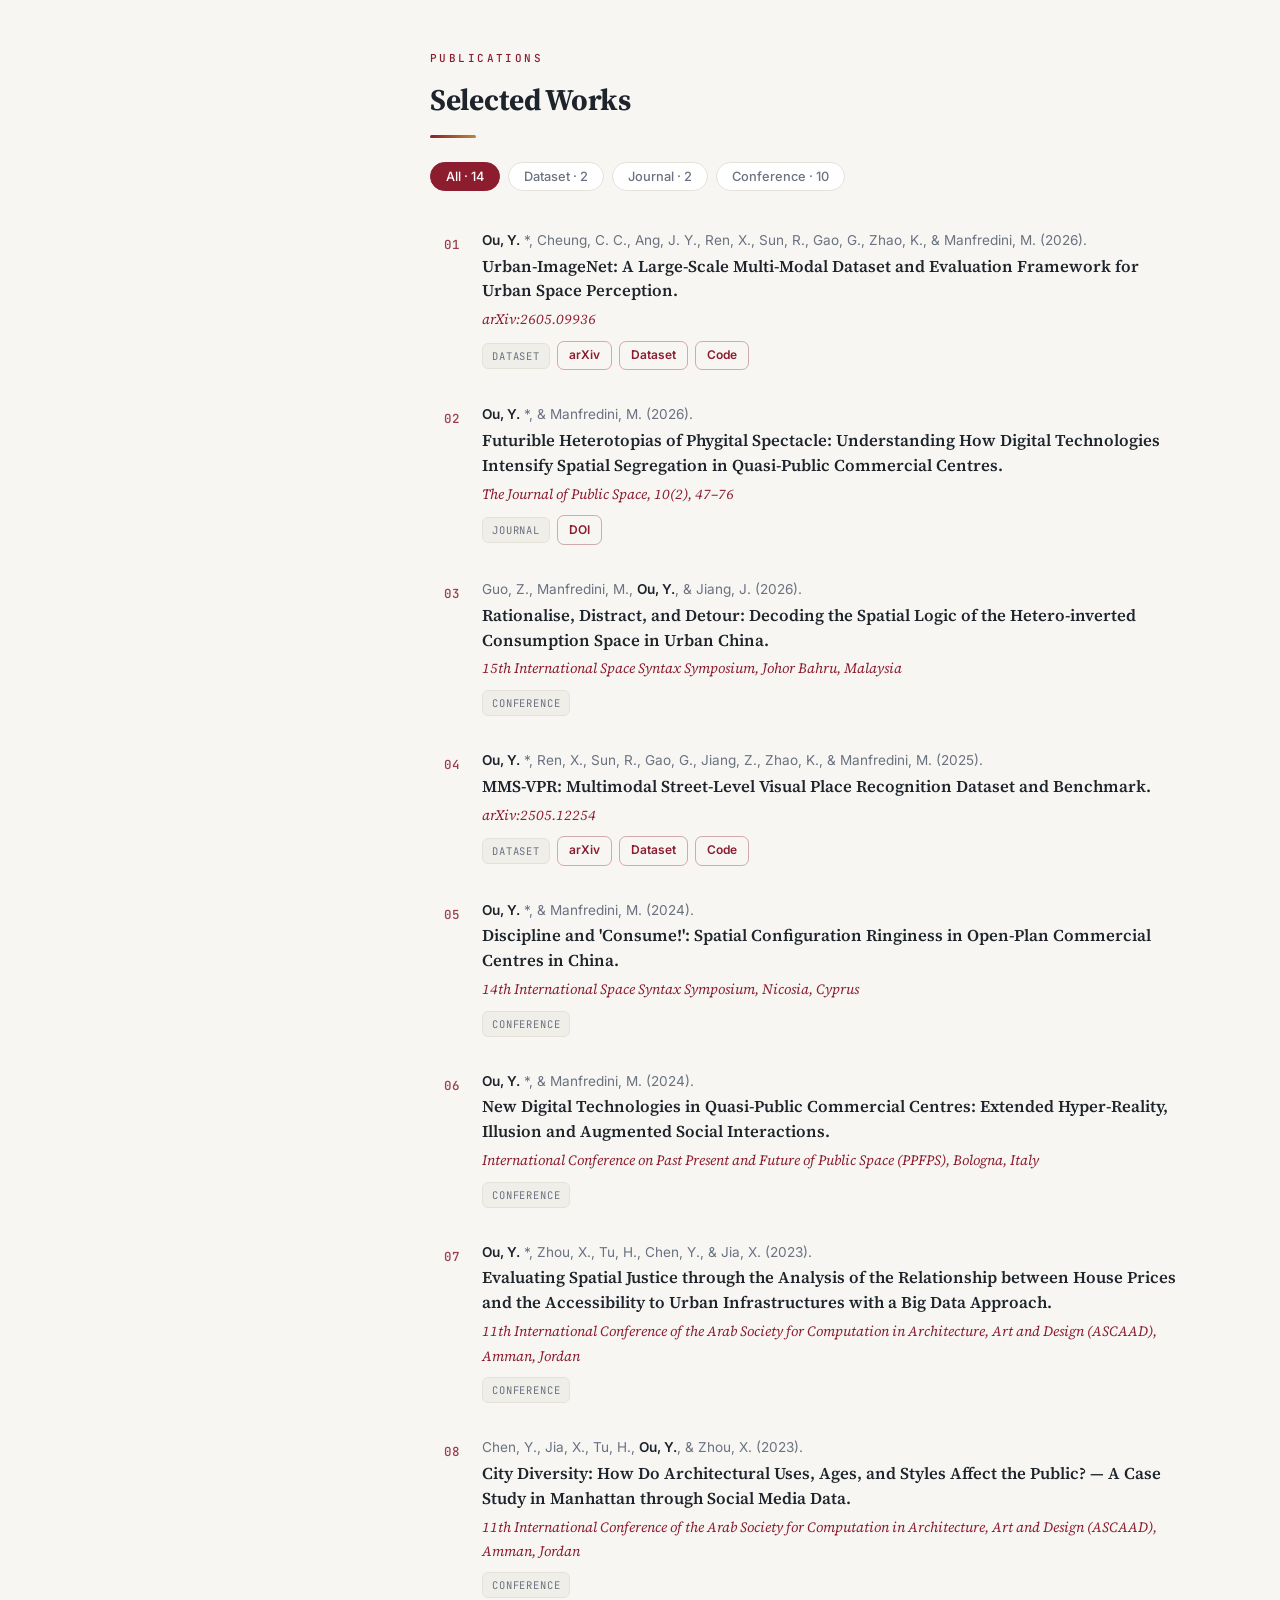
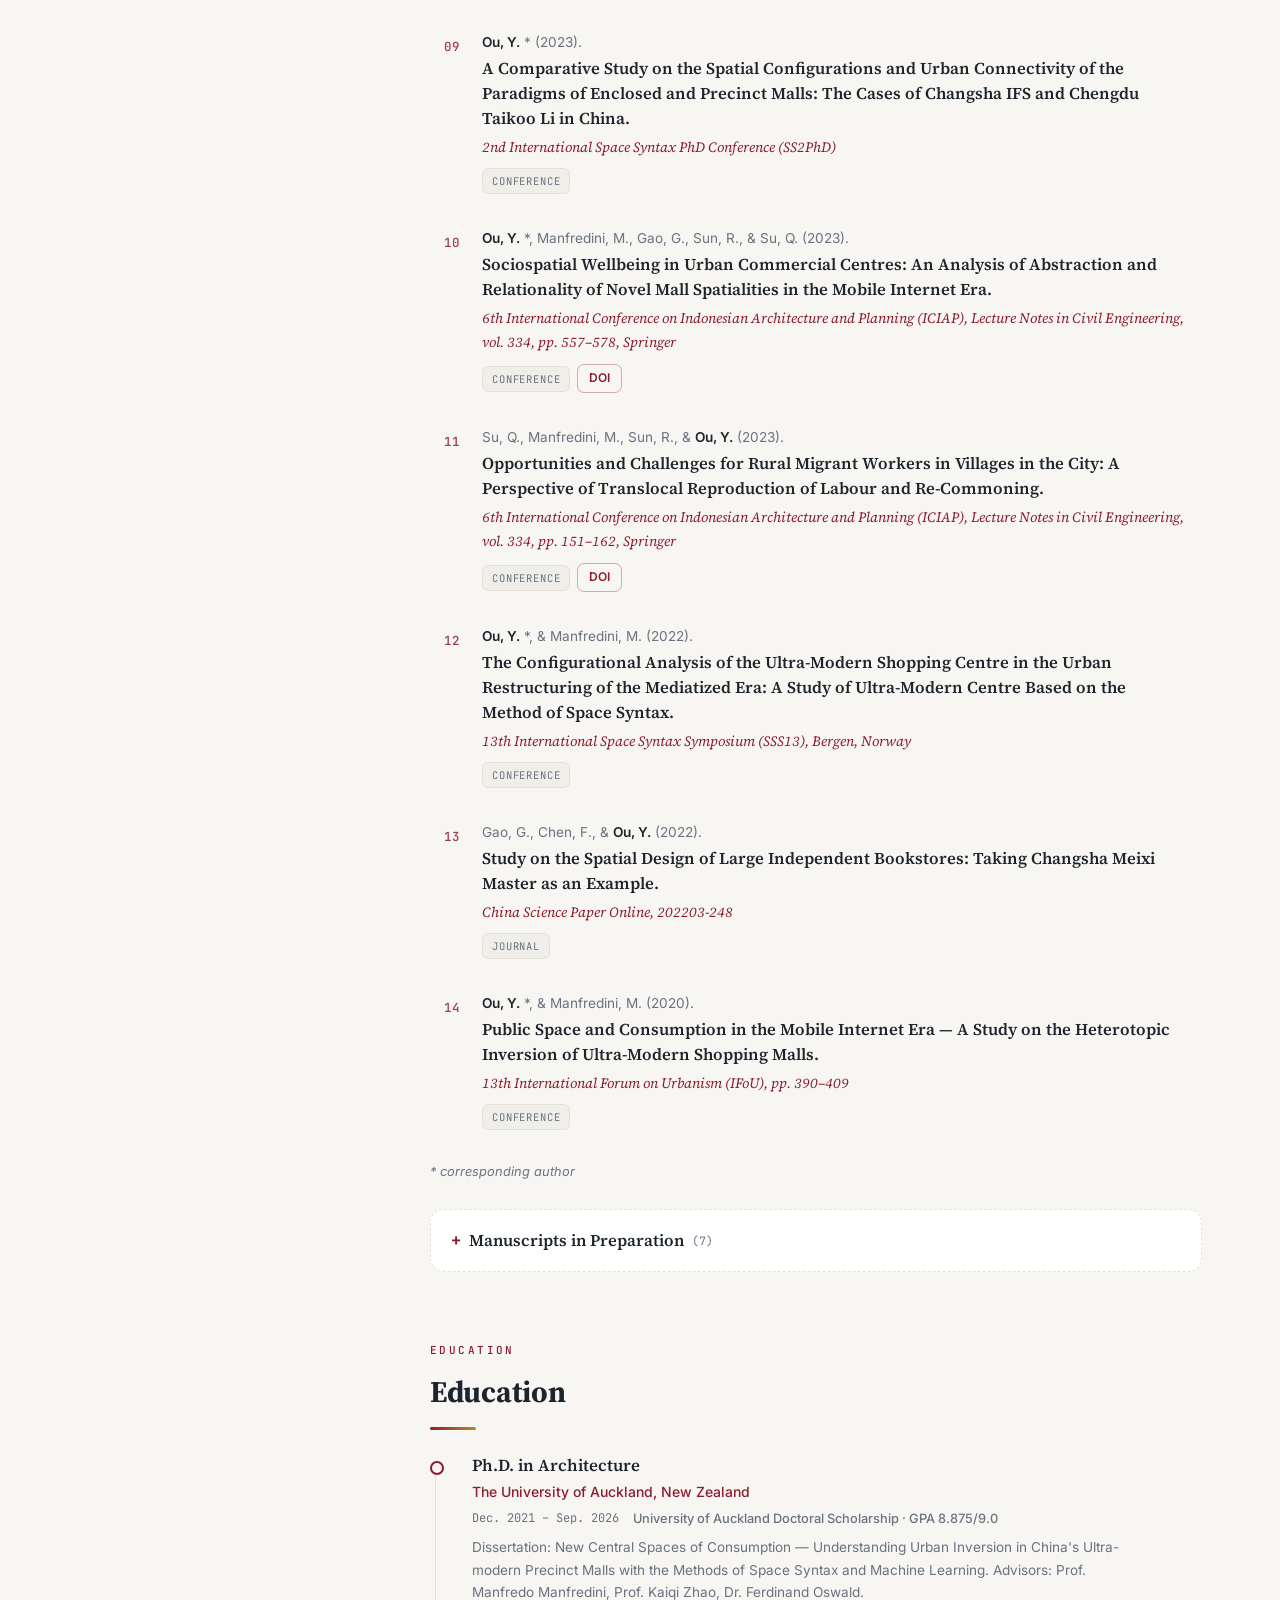
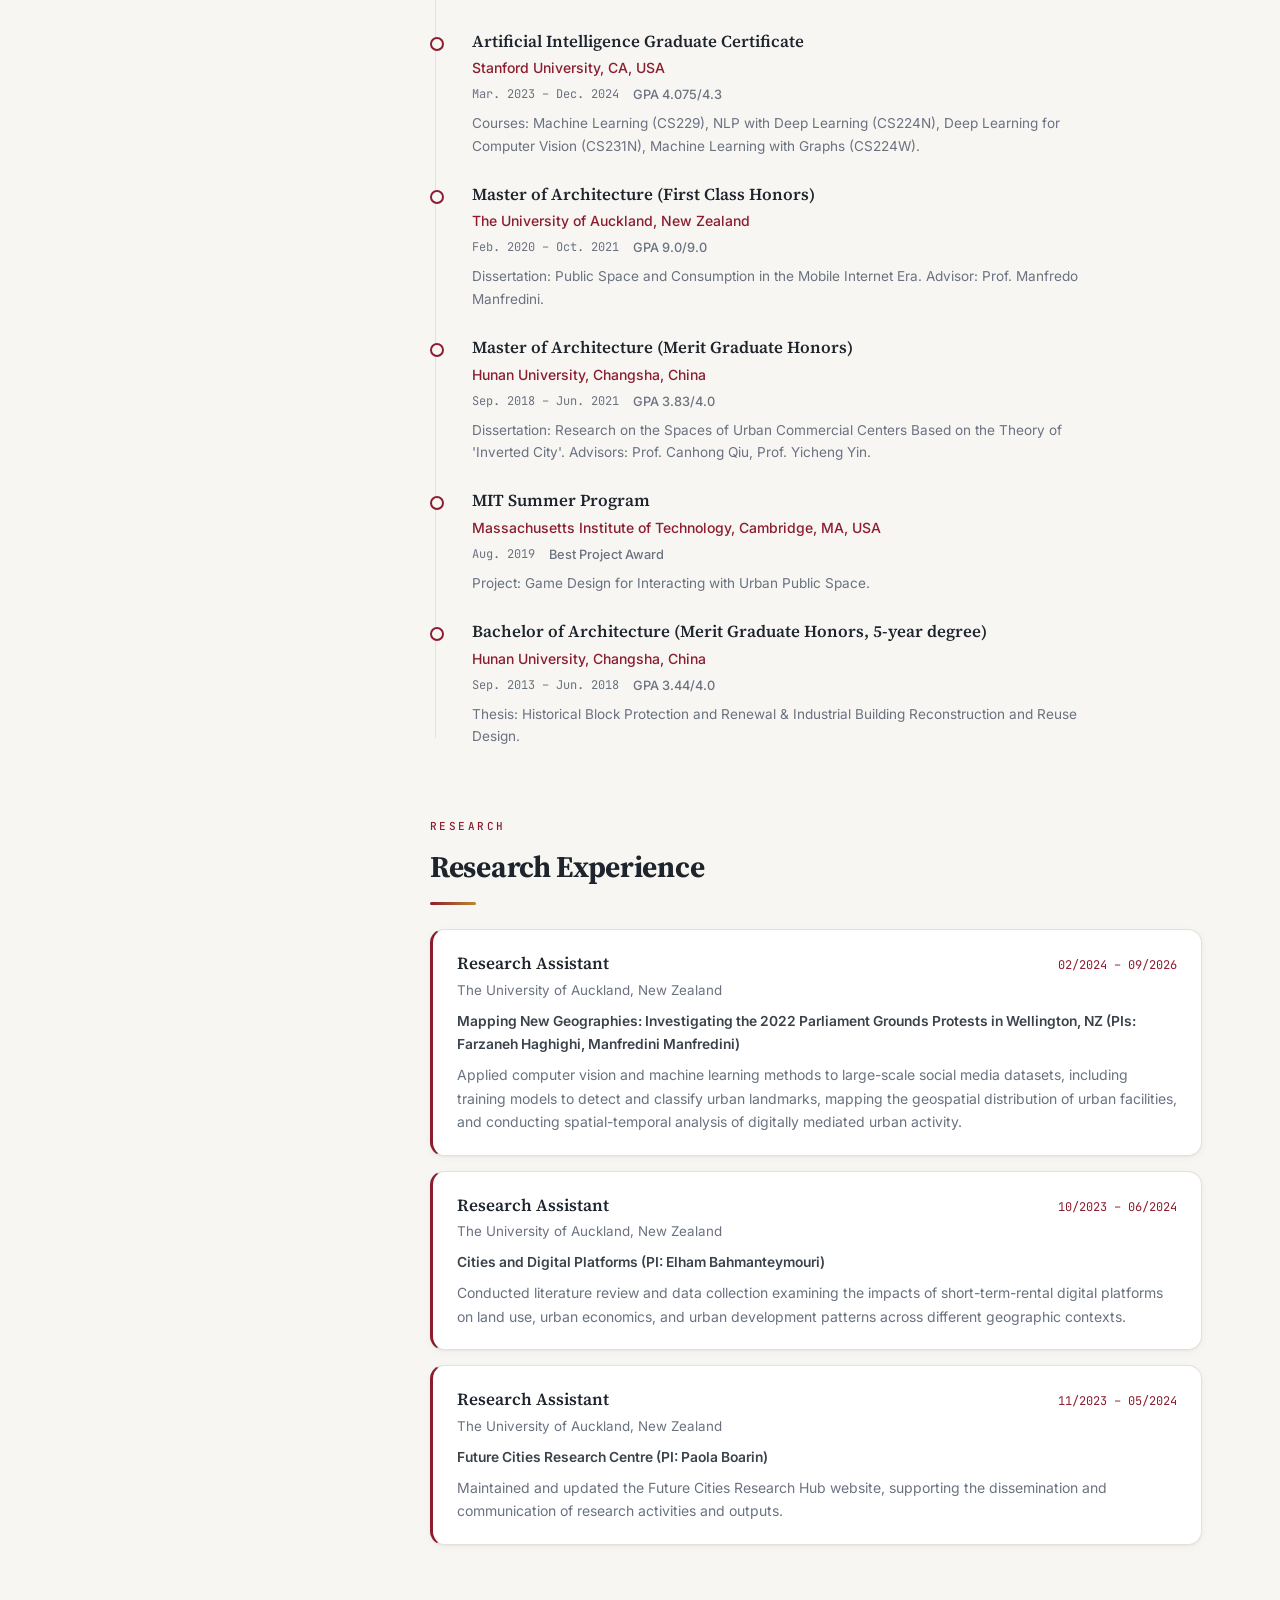
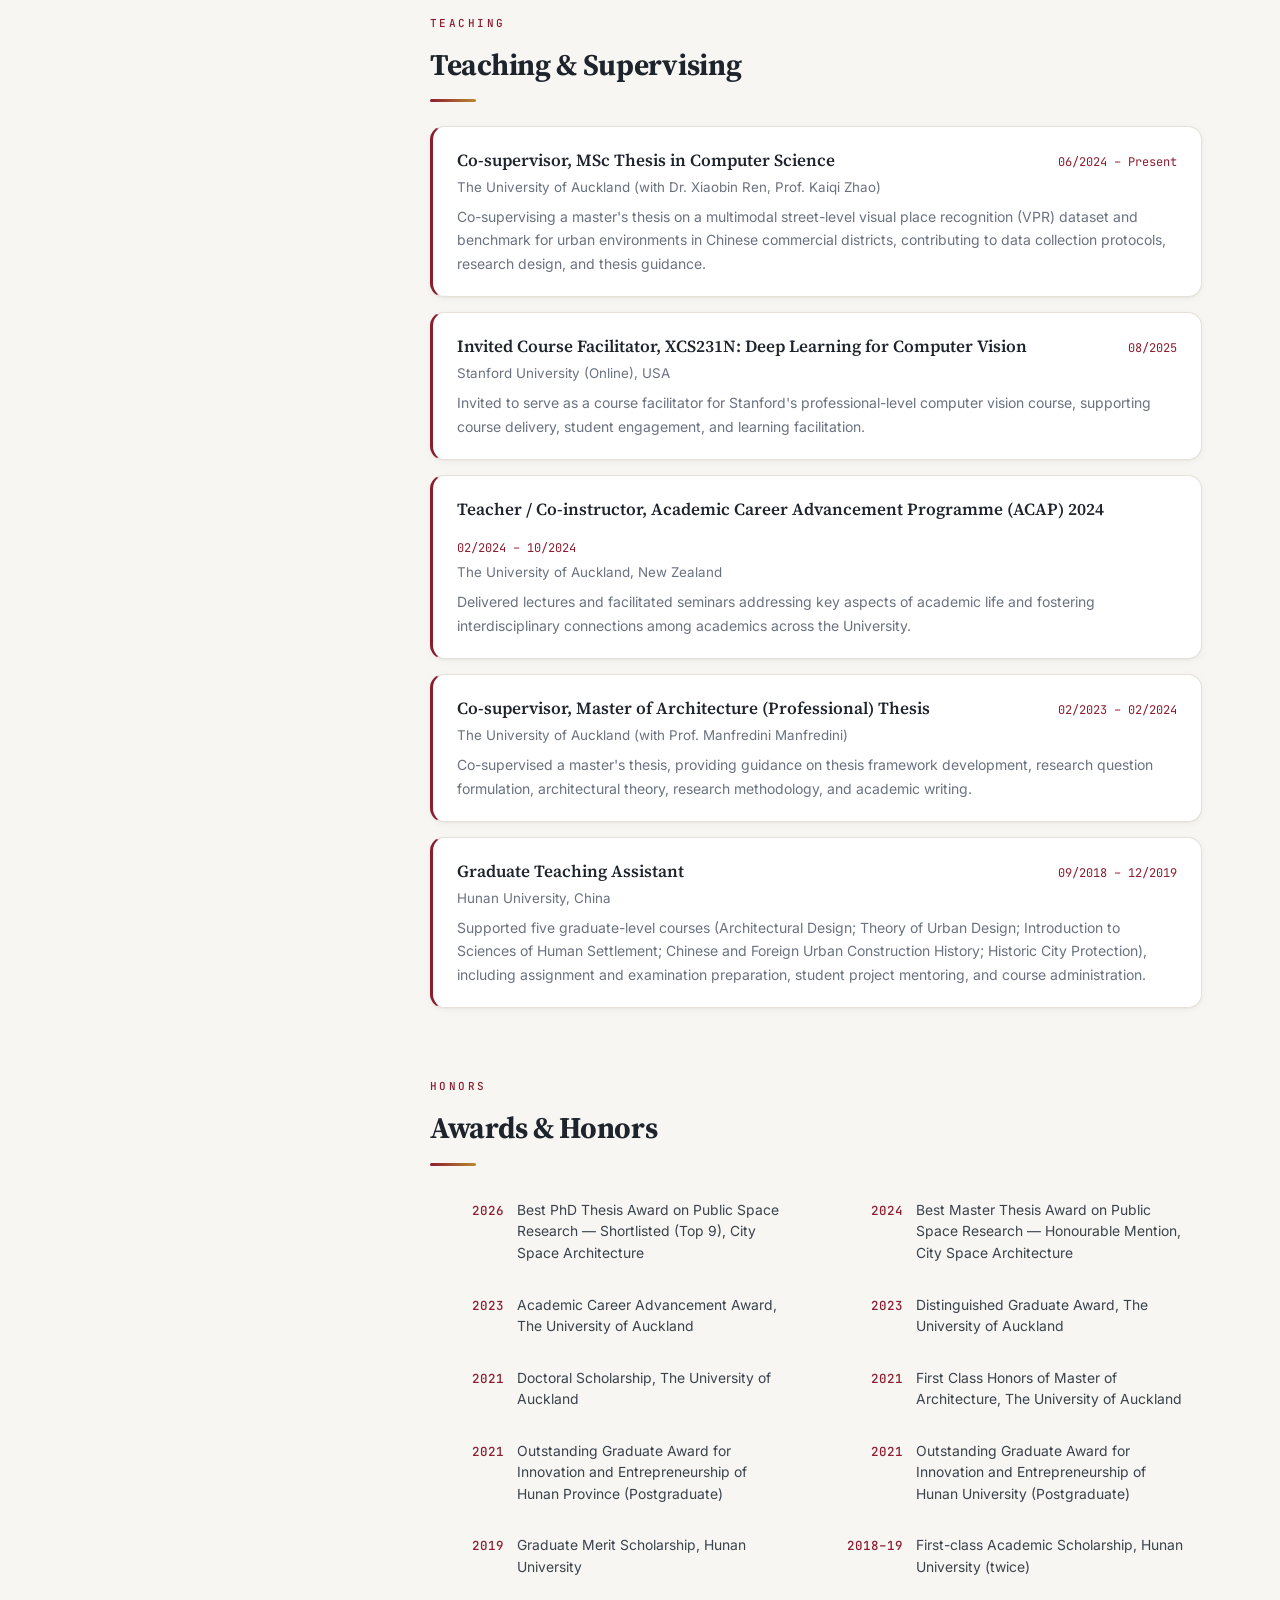
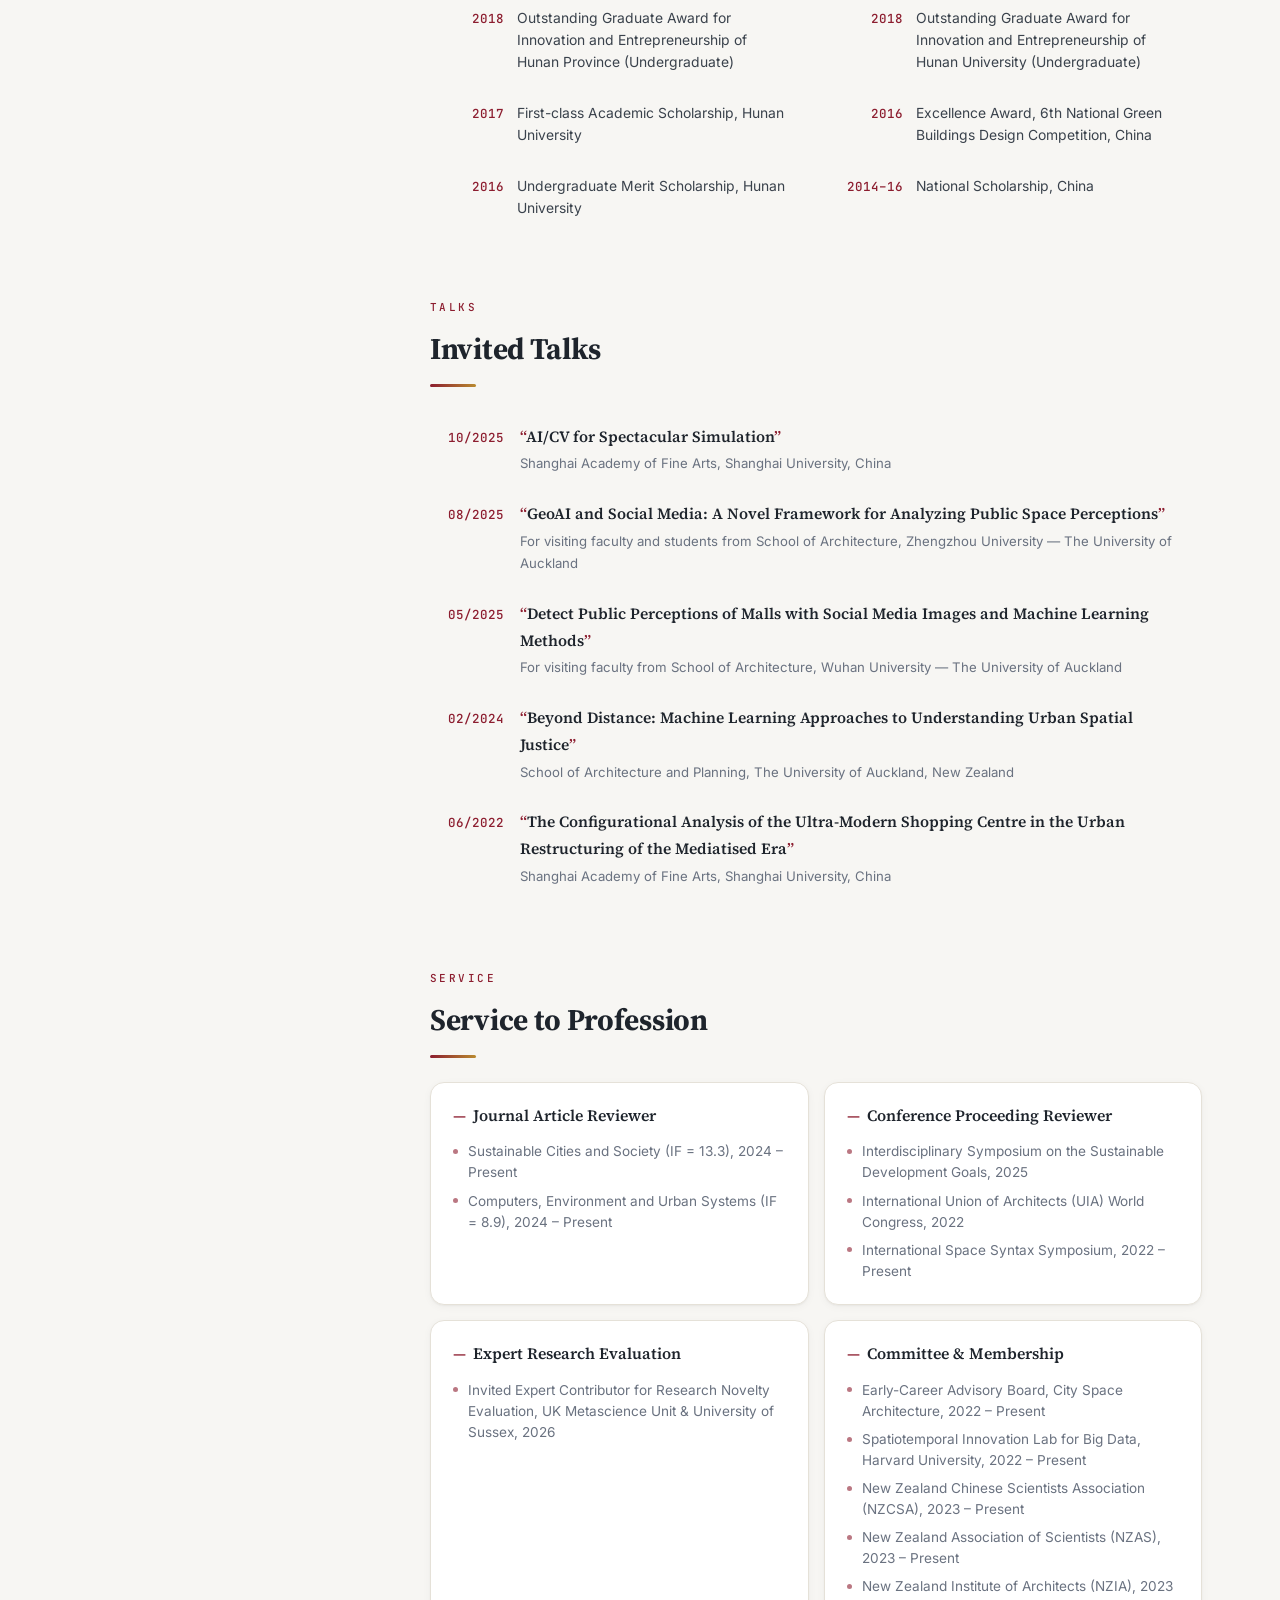
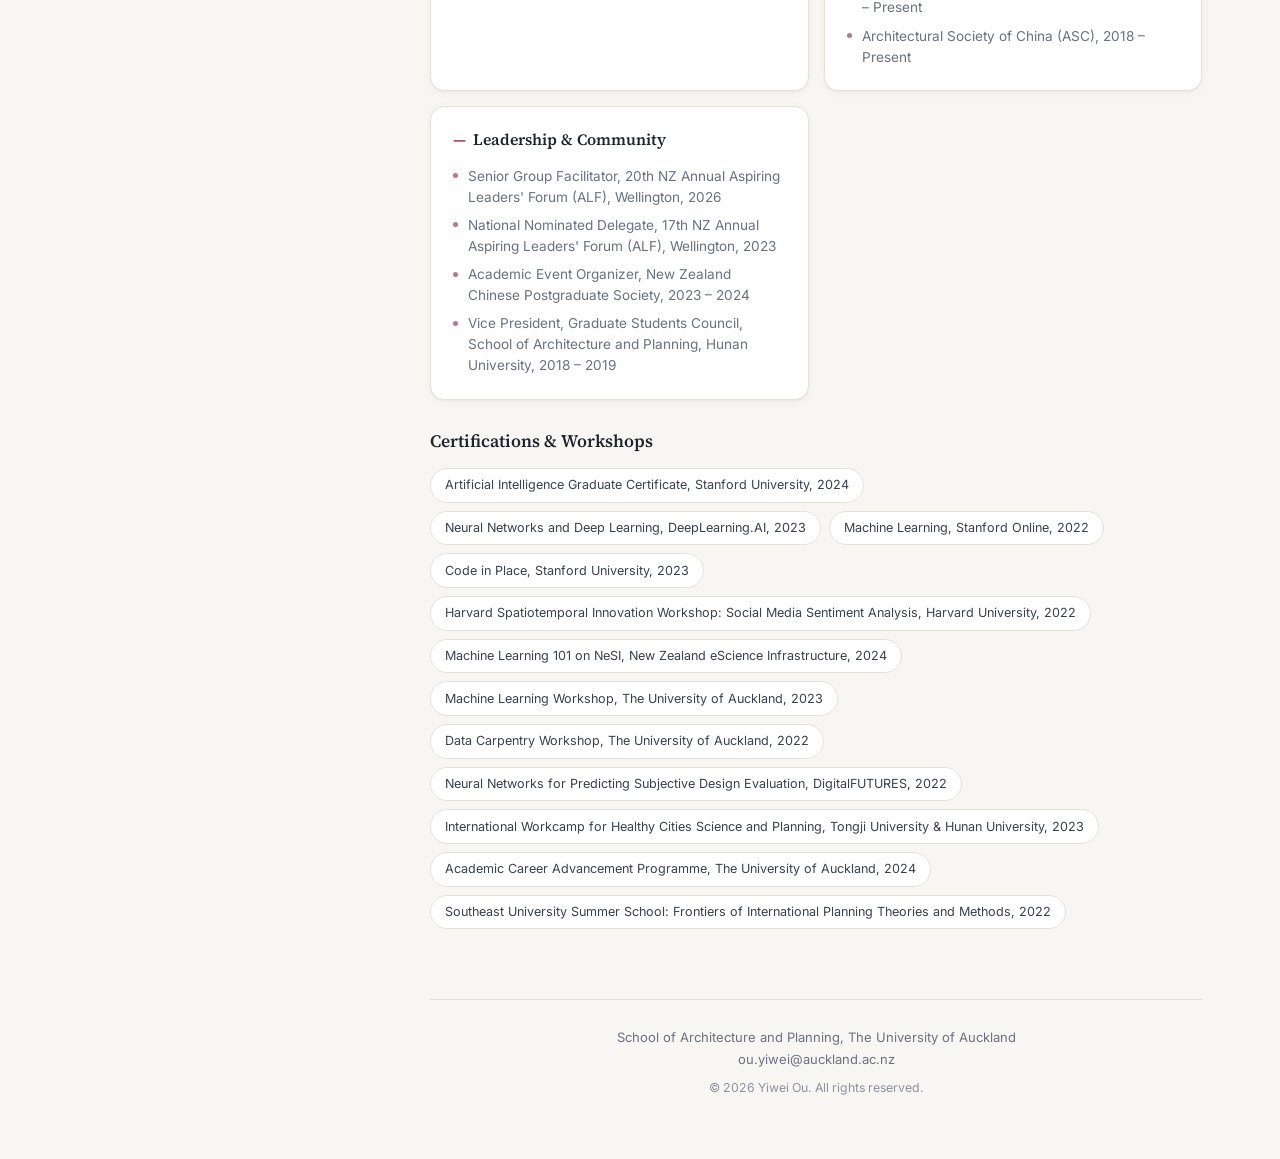
==== commit ee6c0c4b: "Update index.html" ====
--- a/index.html
+++ b/index.html
@@ -3,15 +3,16 @@
 <head>
   <meta charset="UTF-8">
   <meta name="viewport" content="width=device-width, initial-scale=1.0">
-  <title>Yiwei Ou — Ph.D. Candidate, The University of Auckland</title>
-  <meta name="description" content="Yiwei Ou is a Ph.D. Candidate at the School of Architecture and Planning, The University of Auckland, working on urban analytics, GeoAI, machine learning, and space syntax for public and commercial spaces.">
+  <title>Yiwei Ou, Ph.D.</title>
+  <meta name="description" content="Yiwei Ou, Ph.D. in Architecture from the School of Architecture and Planning, The University of Auckland, working on urban analytics, GeoAI, machine learning, and space syntax for public and commercial spaces.">
   <meta name="author" content="Yiwei Ou">
   <!-- Open Graph（社交分享卡片） -->
   <meta property="og:type" content="website">
-  <meta property="og:title" content="Yiwei Ou — Ph.D. Candidate, The University of Auckland">
+  <meta property="og:title" content="Yiwei Ou, Ph.D.">
   <meta property="og:description" content="Urban Analytics · GeoAI & Machine Learning · Space Syntax · Public Space · Social Media Big Data">
   <meta property="og:url" content="https://yiweiou.github.io/">
-  <link rel="icon" type="image/svg+xml" href="assets/img/favicon.svg">
+  <meta property="og:image" content="assets/img/photo.jpg">
+  <link rel="icon" type="image/jpeg" href="assets/img/photo.jpg">
   <!-- 字体 -->
   <link rel="preconnect" href="https://fonts.googleapis.com">
   <link rel="preconnect" href="https://fonts.gstatic.com" crossorigin>
@@ -30,10 +31,10 @@
         <a href="#about">About</a>
         <a href="#news">News</a>
         <a href="#publications">Publications</a>
+        <a href="#education">Education</a>
         <a href="#research">Research</a>
         <a href="#teaching">Teaching</a>
         <a href="#awards">Awards</a>
-        <a href="#education">Education</a>
         <a href="#service">Service</a>
       </nav>
       <div class="nav-actions">
@@ -77,6 +78,11 @@
         </details>
       </section>
 
+      <section id="education" class="section">
+        <div class="section-head"><span class="kicker">Education</span><h2>Education</h2></div>
+        <div id="eduList" class="edu-list"></div>
+      </section>
+
       <section id="research" class="section">
         <div class="section-head"><span class="kicker">Research</span><h2>Research Experience</h2></div>
         <div id="researchList" class="card-list"></div>
@@ -95,11 +101,6 @@
       <section id="talks" class="section">
         <div class="section-head"><span class="kicker">Talks</span><h2>Invited Talks</h2></div>
         <ul id="talksList" class="talks-list"></ul>
-      </section>
-
-      <section id="education" class="section">
-        <div class="section-head"><span class="kicker">Education</span><h2>Education</h2></div>
-        <div id="eduList" class="edu-list"></div>
       </section>
 
       <section id="service" class="section">
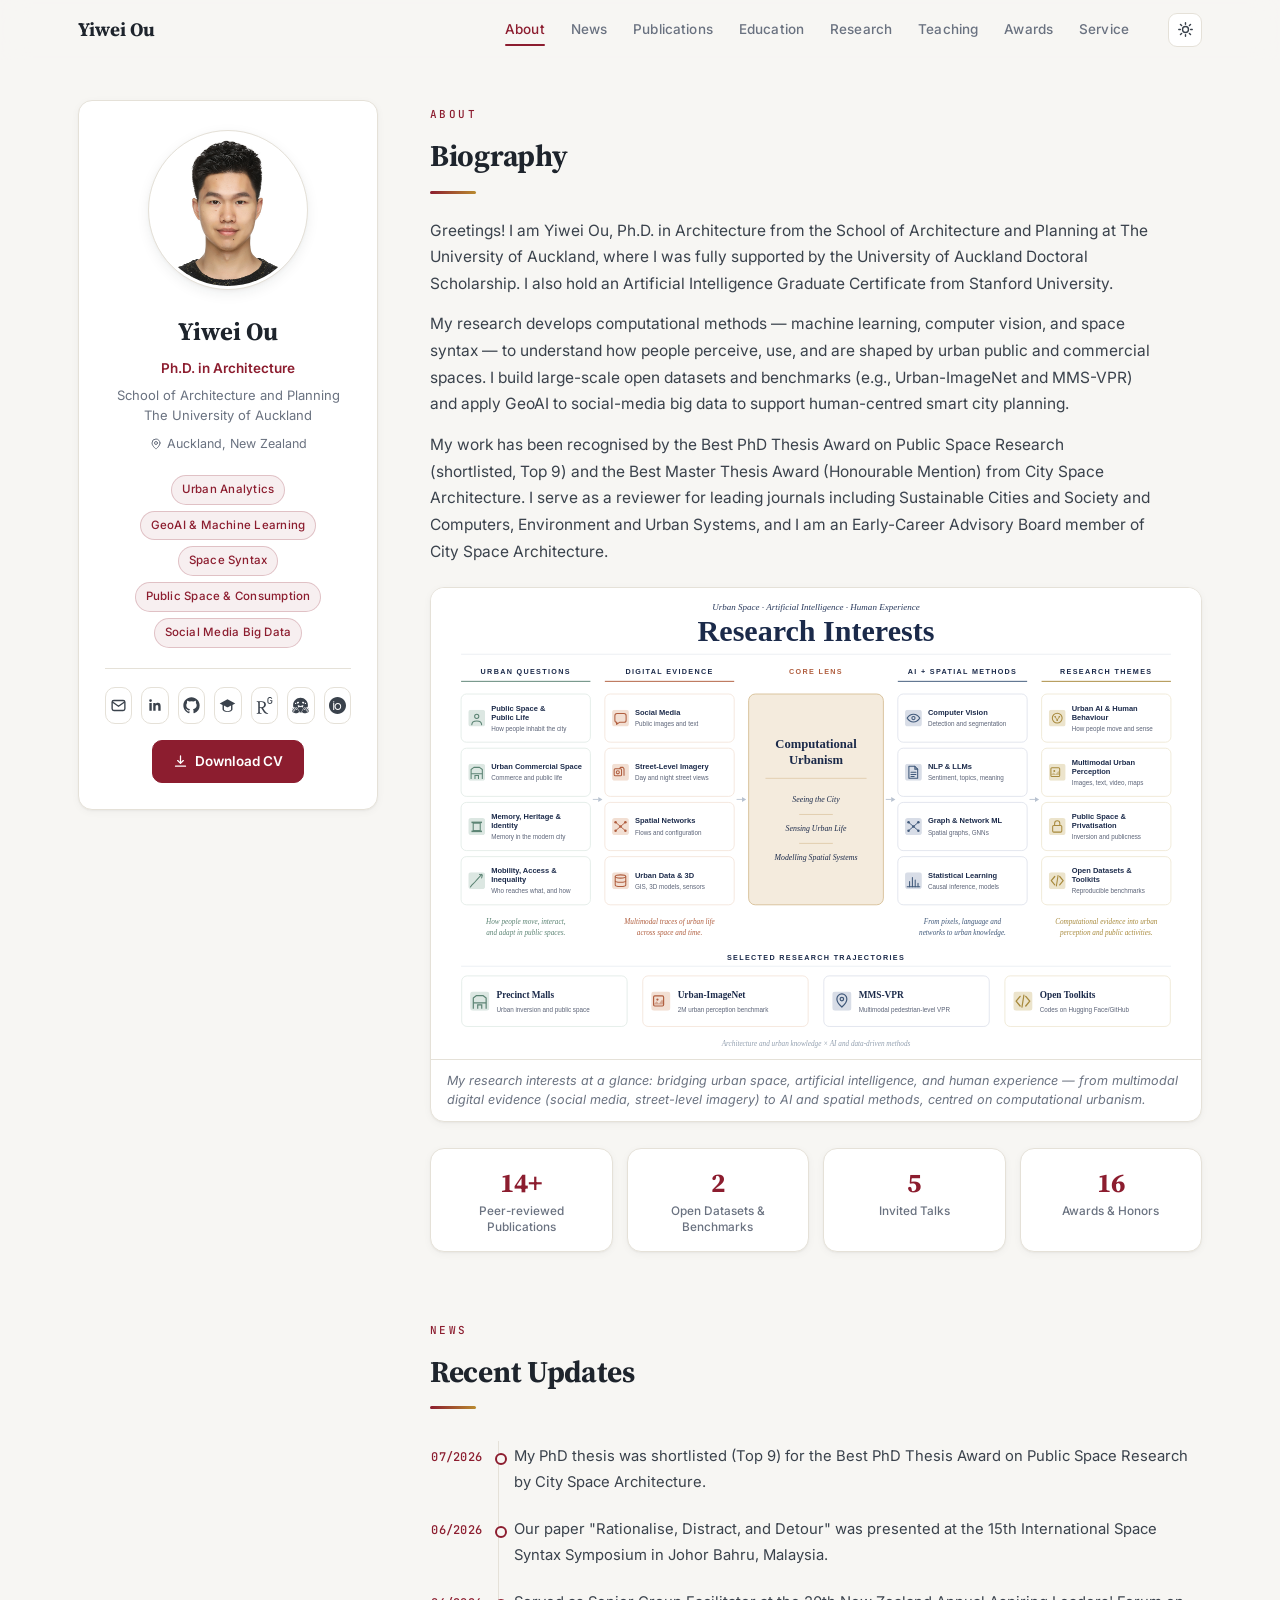
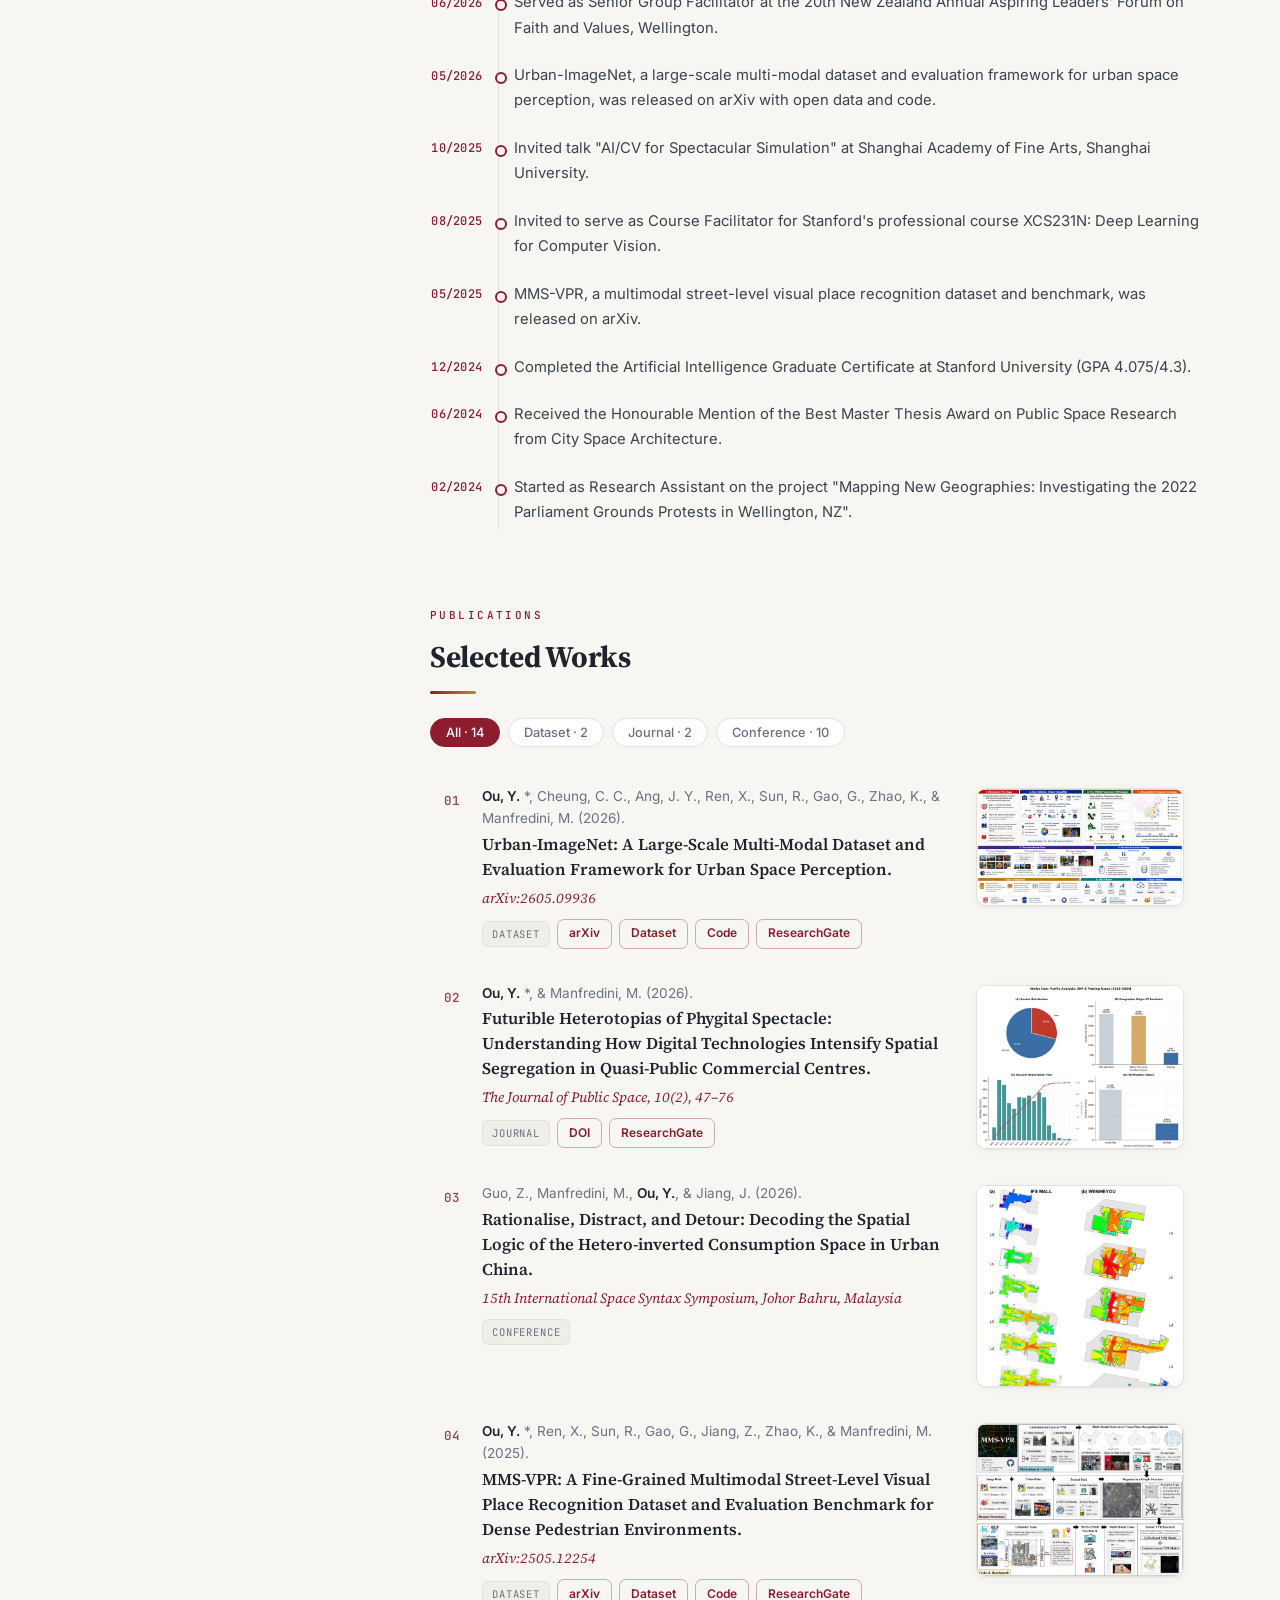
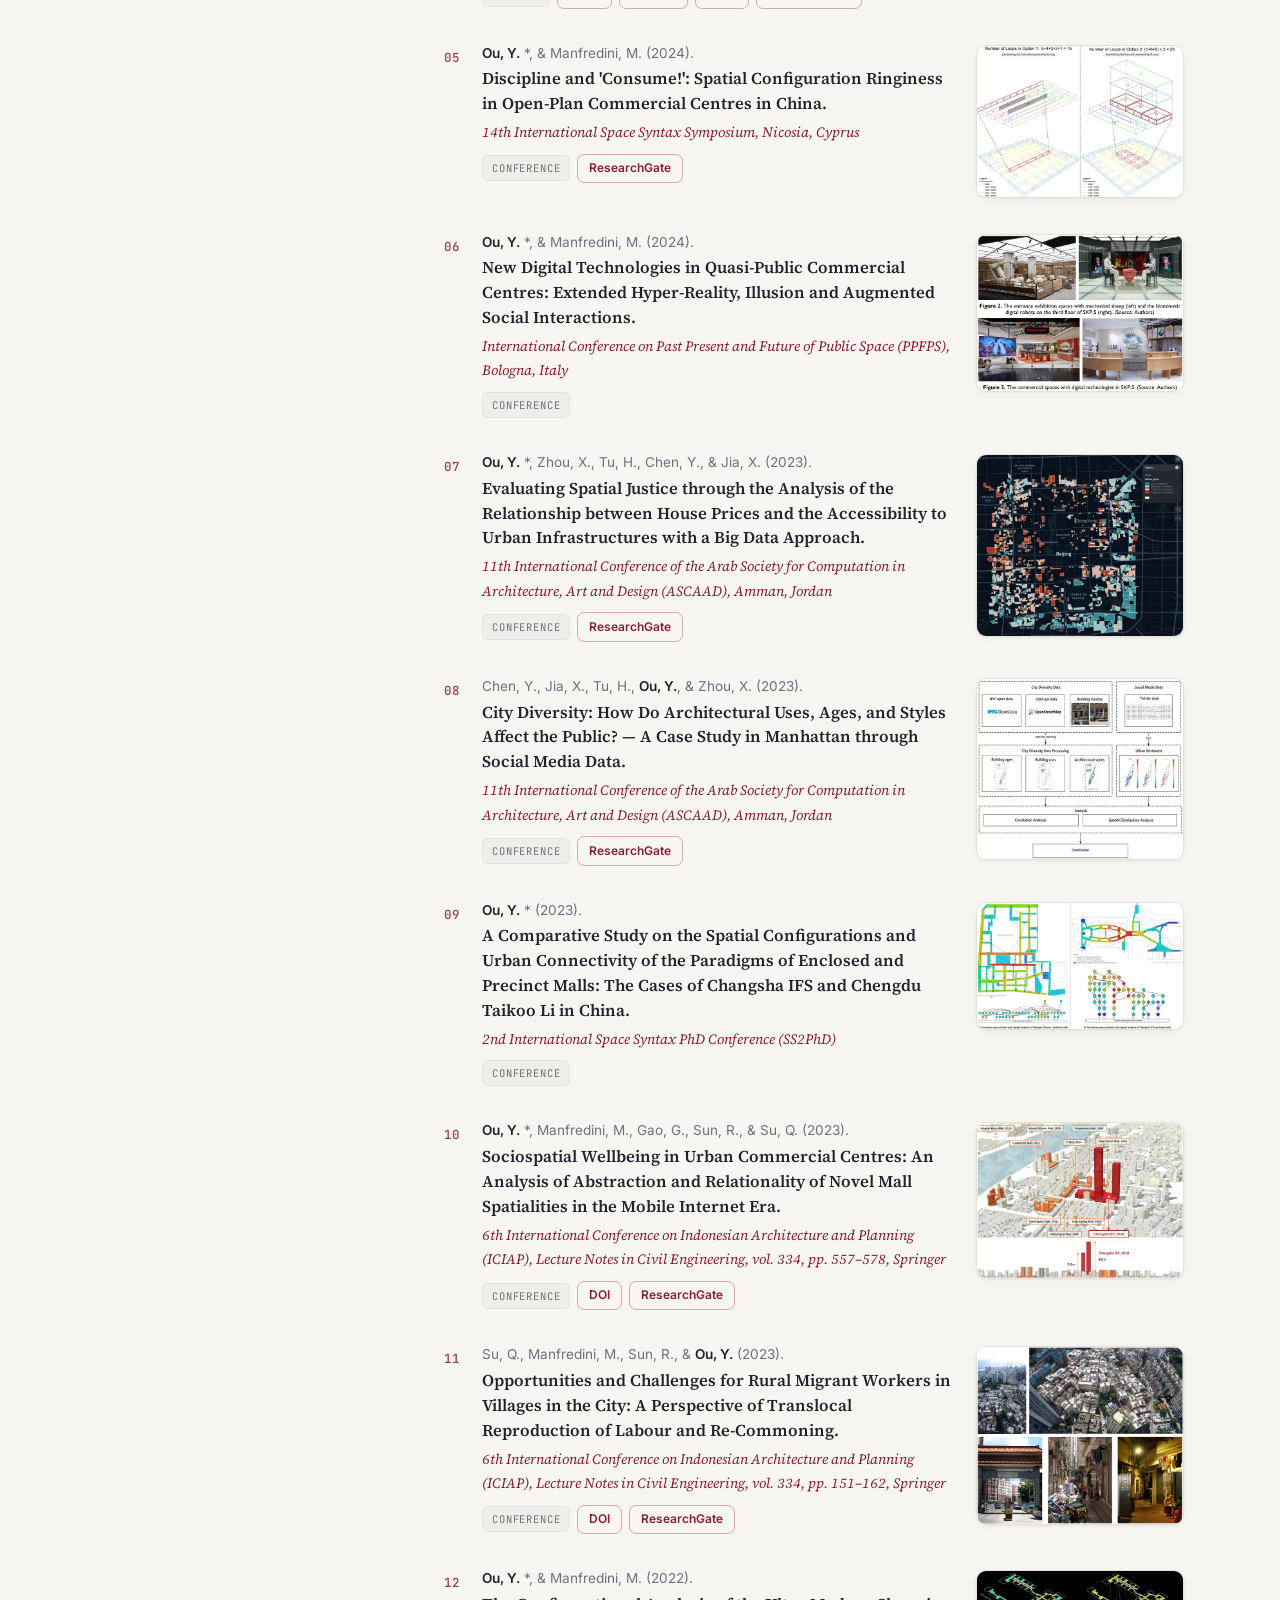
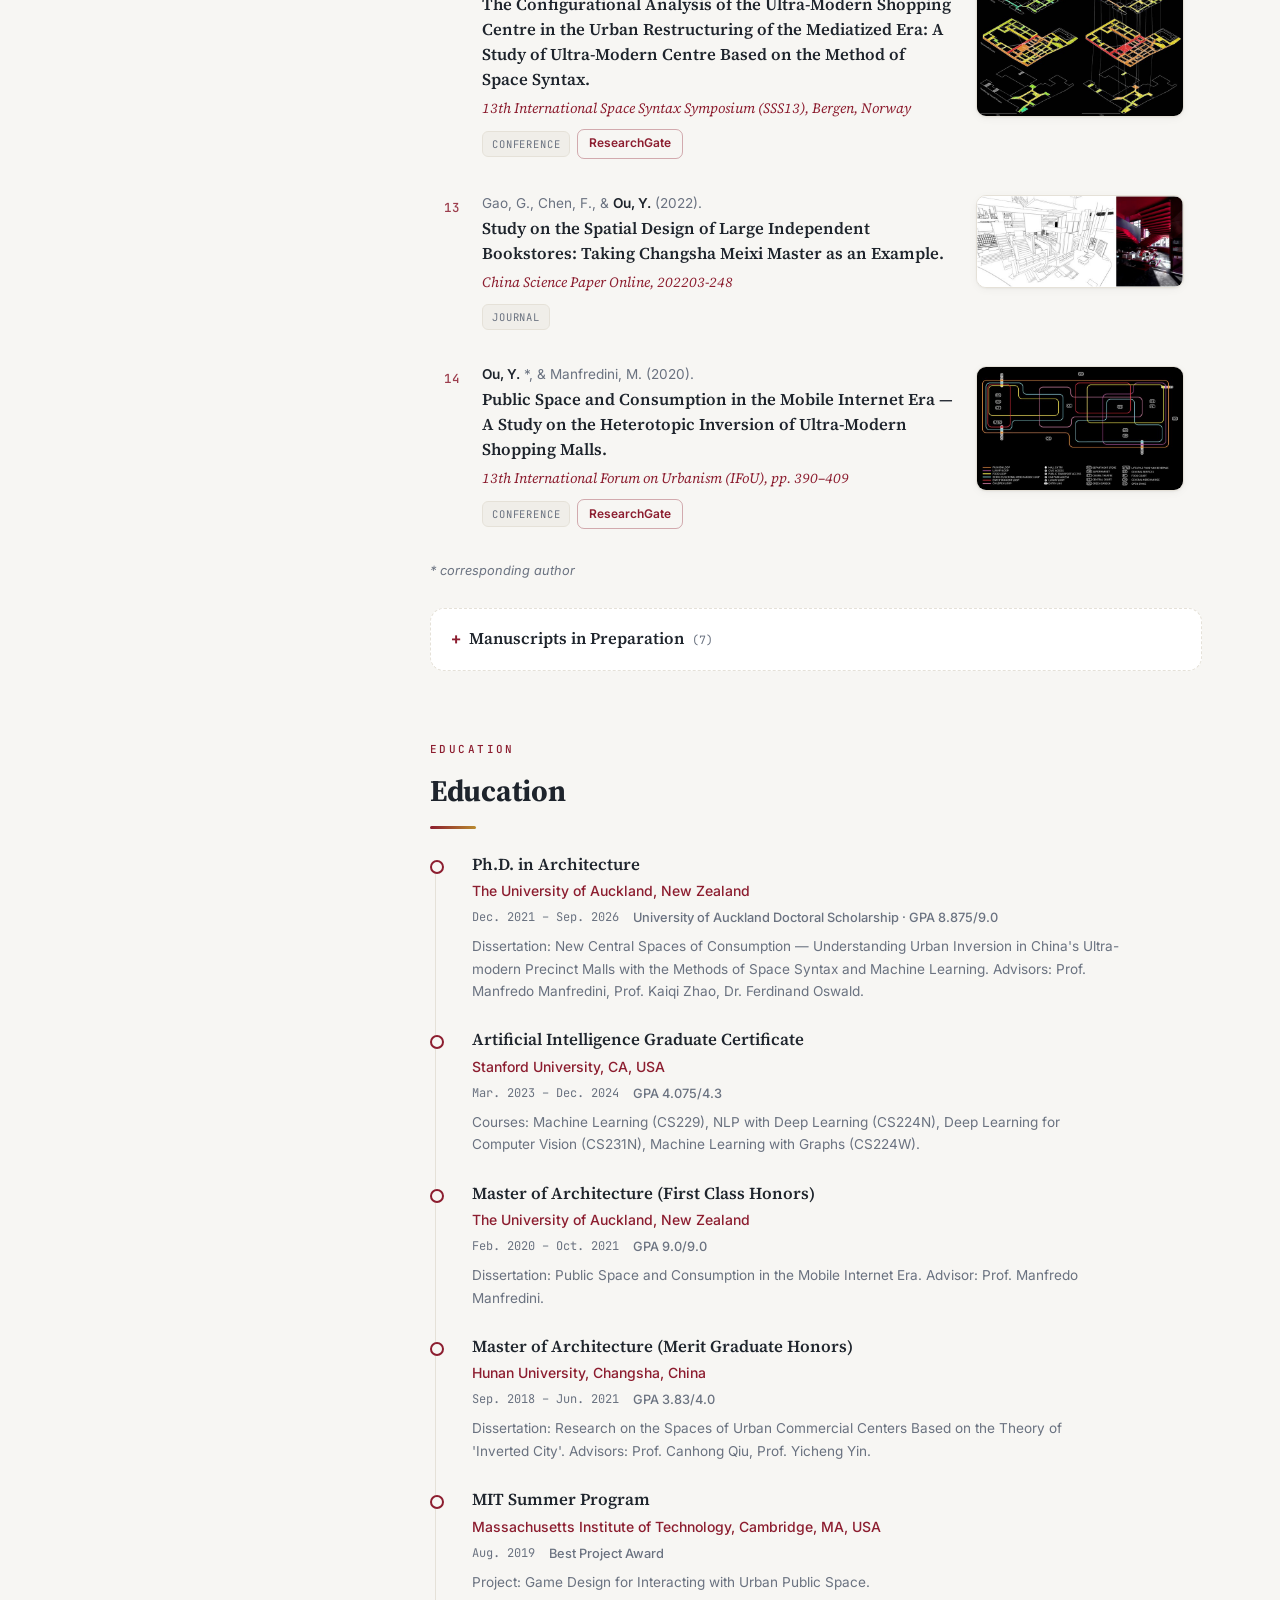
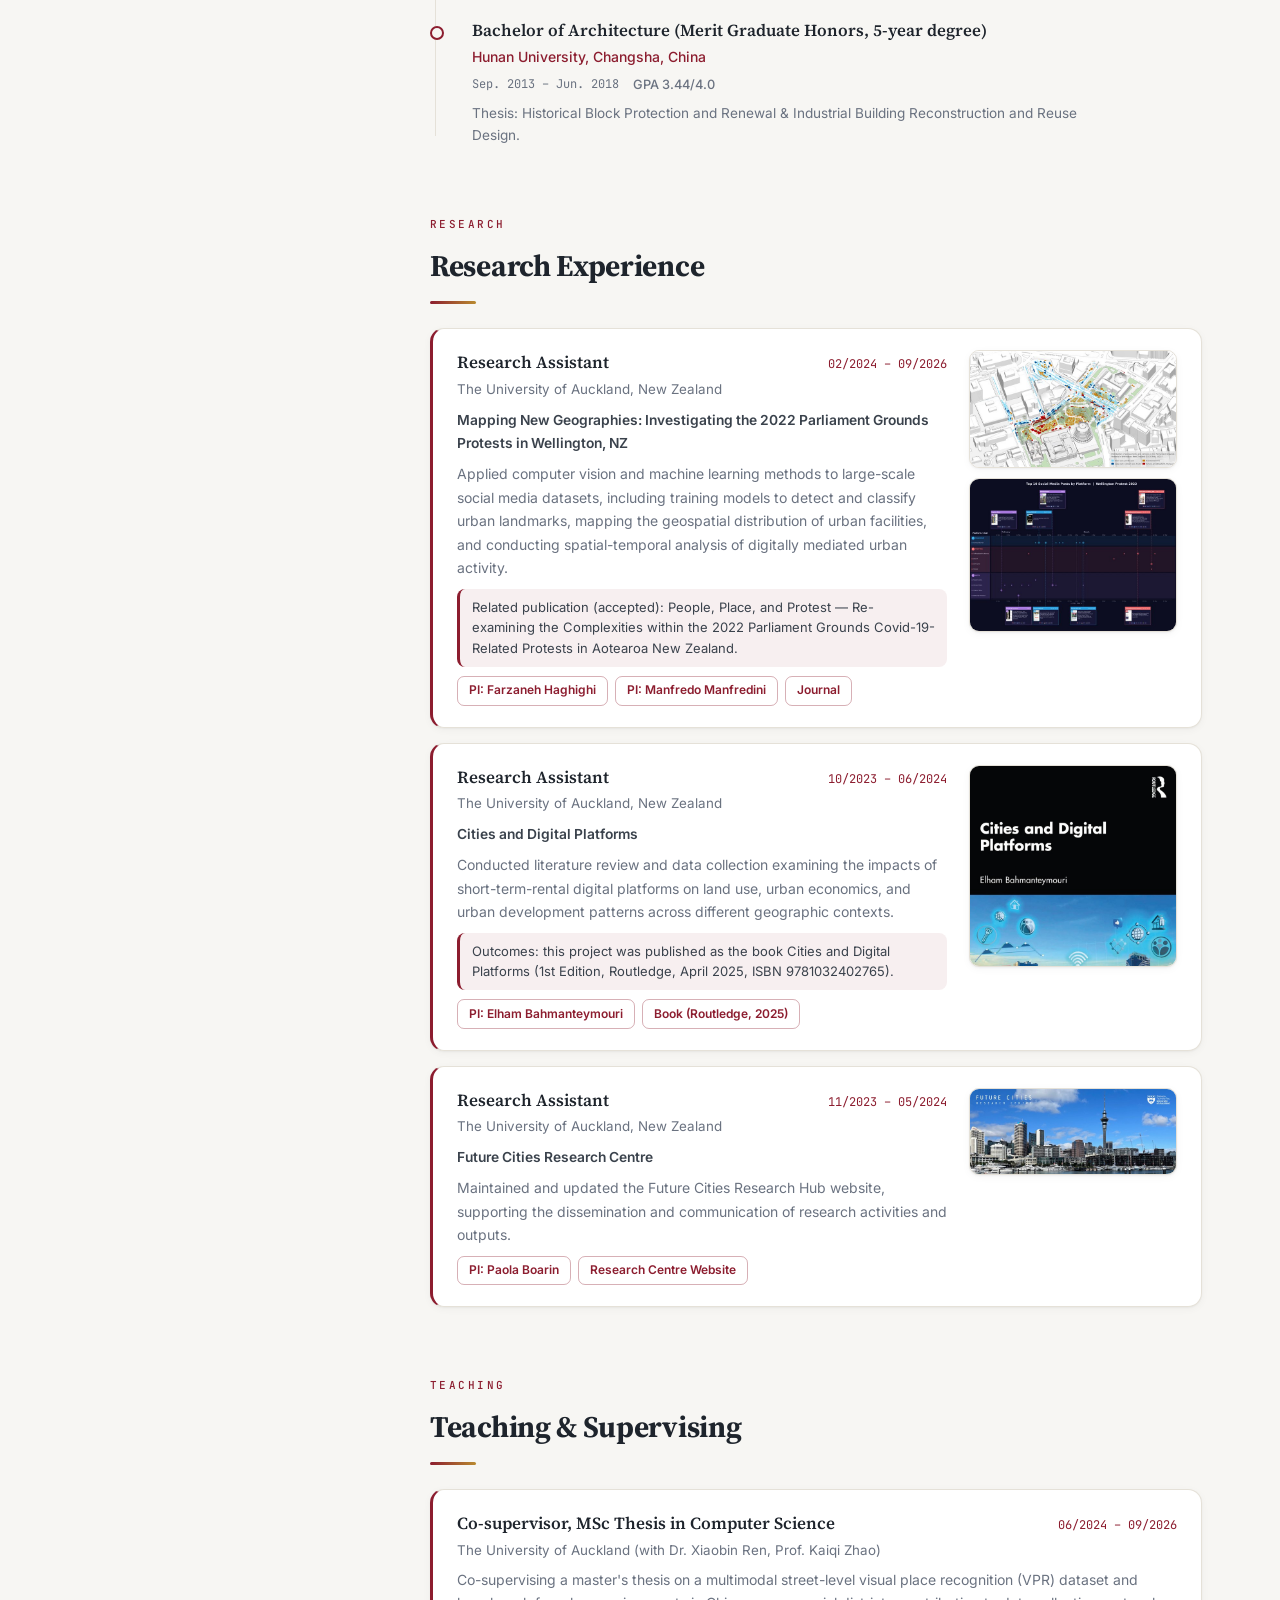
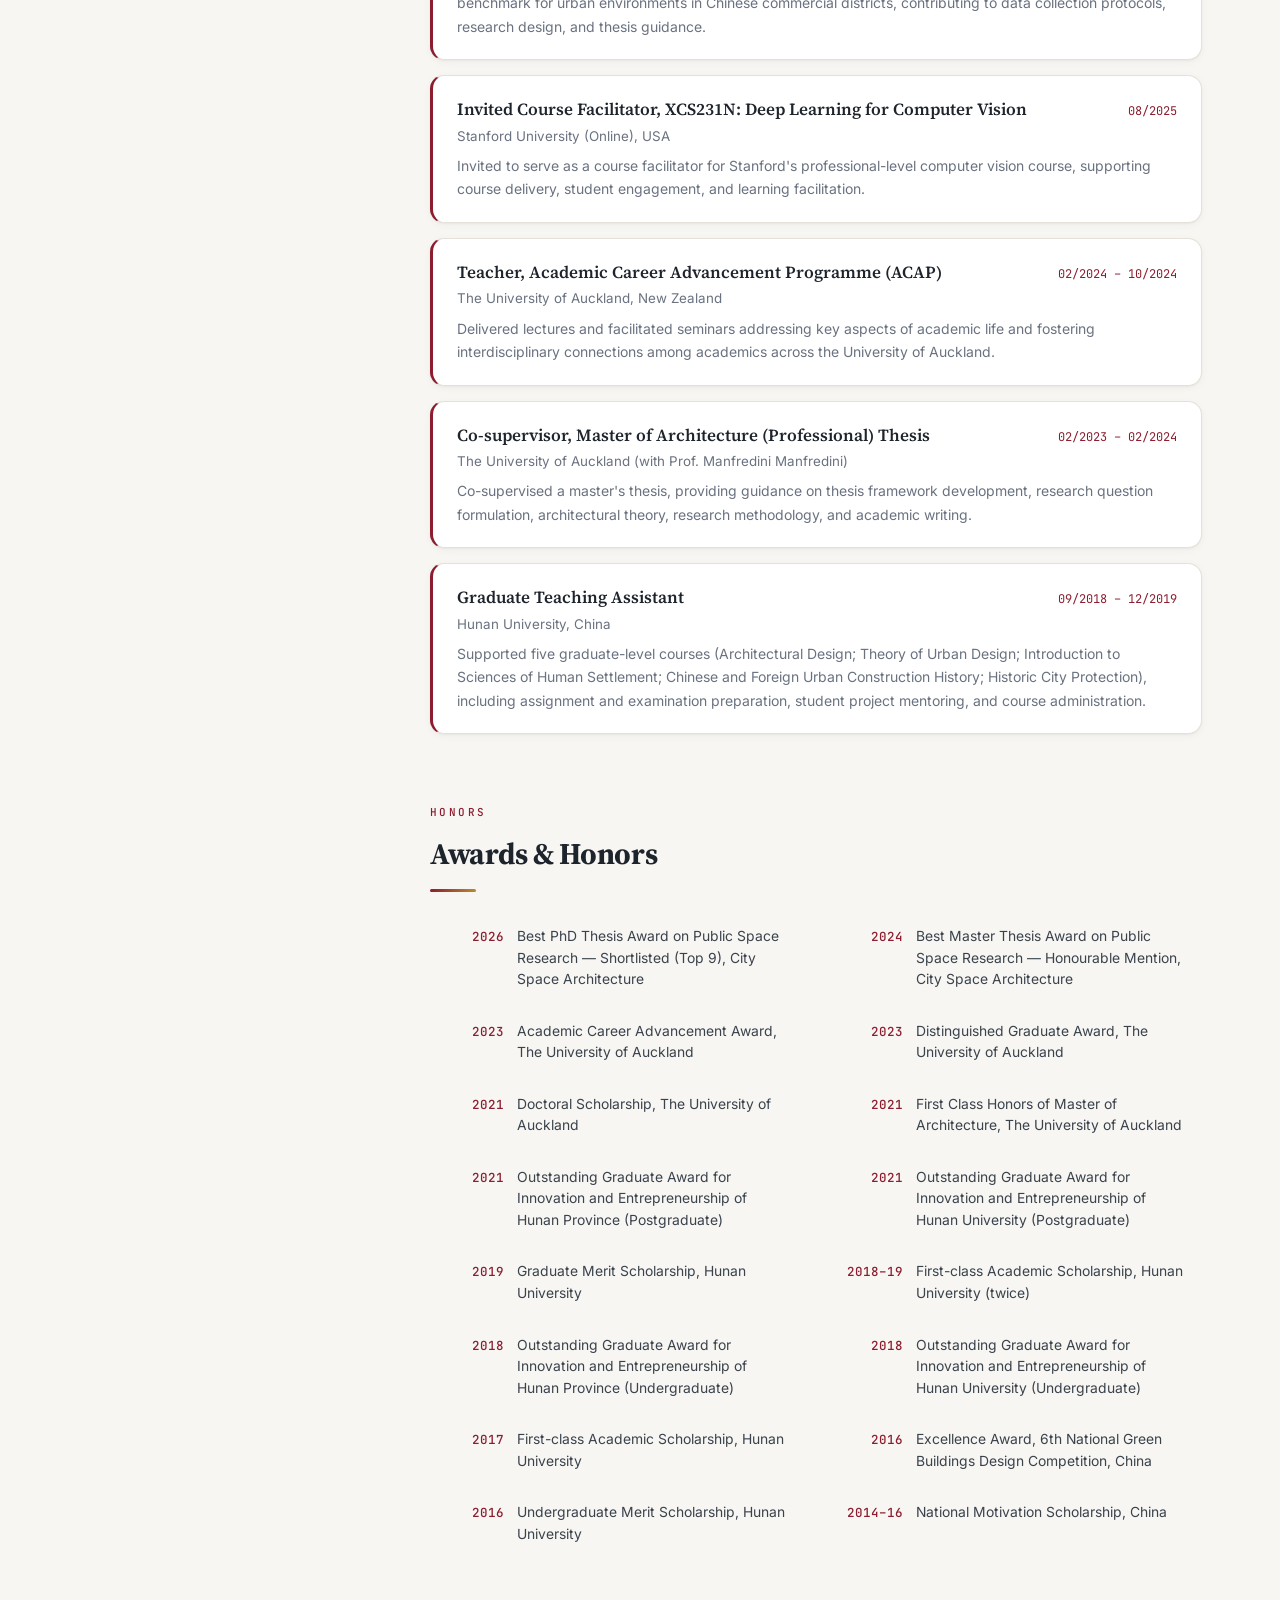
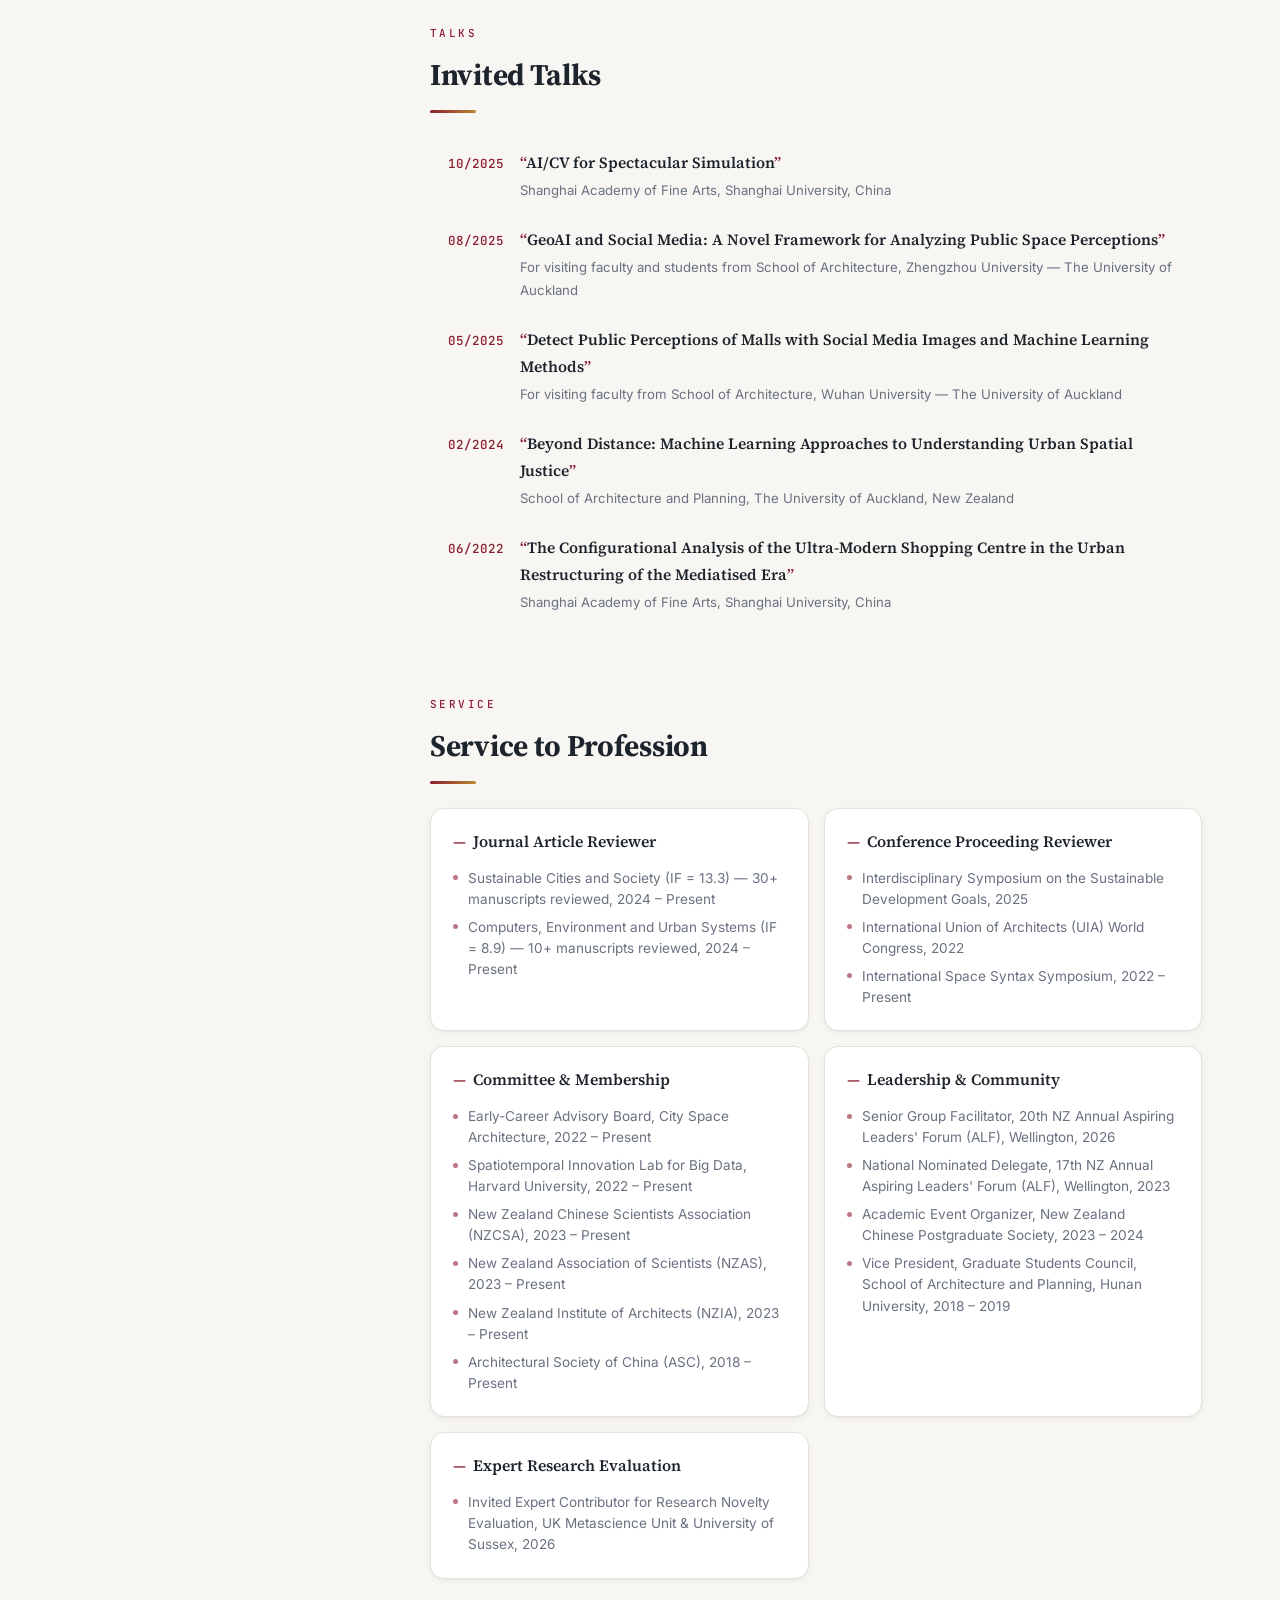
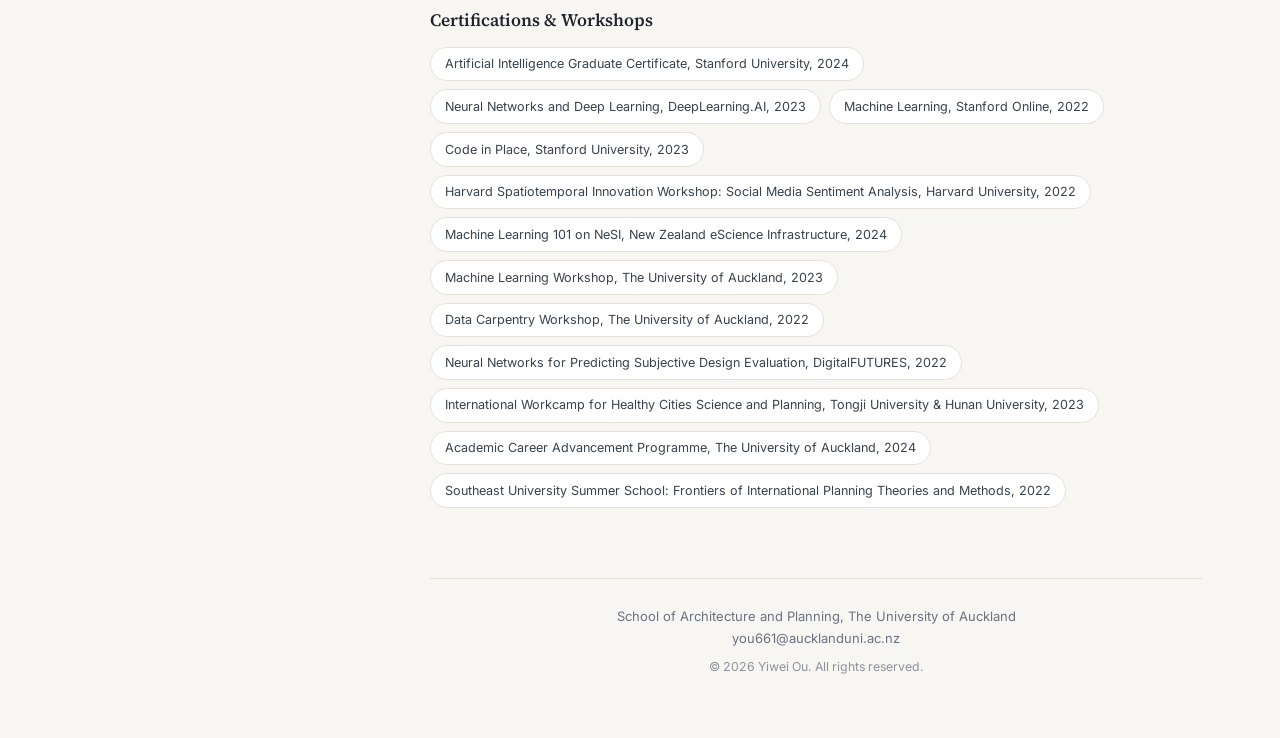
==== commit 67683a98: "Enable GoatCounter tracking, raise thumbnail cap to 200px, reorder service cards" ====
--- a/index.html
+++ b/index.html
@@ -123,5 +123,7 @@
 
   <script src="assets/js/content.js"></script>
   <script src="assets/js/main.js"></script>
+  <!-- GoatCounter 访客统计（自托管跟踪器，供侧栏访客地图取数；无 Cookie、不收集个人信息） -->
+  <script data-goatcounter="https://yiweiou.goatcounter.com/count" async src="assets/js/count.js"></script>
 </body>
 </html>
--- a/assets/css/style.css
+++ b/assets/css/style.css
@@ -190,6 +190,16 @@
 /* About */
 .about-body p { margin-bottom: 14px; color: var(--ink-soft); max-width: 72ch; }
 .about-body p:last-child { margin-bottom: 0; }
+.research-figure {
+  margin: 22px 0 4px; border: 1px solid var(--line); border-radius: var(--radius);
+  overflow: hidden; background: var(--surface); box-shadow: var(--shadow-sm);
+}
+.research-figure img { display: block; width: 100%; transition: transform 0.4s ease; }
+.research-figure a:hover img { transform: scale(1.015); }
+.research-figure figcaption {
+  padding: 11px 16px; font-size: 12.6px; color: var(--muted); line-height: 1.55;
+  border-top: 1px solid var(--line); font-style: italic;
+}
 .stats-grid { display: grid; grid-template-columns: repeat(4, 1fr); gap: 14px; margin-top: 26px; }
 .stat-card {
   background: var(--surface); border: 1px solid var(--line); border-radius: var(--radius);
@@ -255,6 +265,24 @@
 html[data-theme="dark"] .pub-link:hover { color: #10141a; }
 .pub-note { margin-top: 14px; font-size: 12.8px; color: var(--muted); font-style: italic; }
 
+/* 带配图的论文条目：左文右图 */
+.pub-item.with-image { display: flex; gap: 22px; align-items: flex-start; }
+.pub-item.with-image .pub-body { flex: 1; min-width: 0; }
+.pub-thumb {
+  flex: none; width: 208px; margin-top: 2px;
+  border: 1px solid var(--line); border-radius: 10px; overflow: hidden;
+  box-shadow: var(--shadow-sm); transition: transform 0.25s, box-shadow 0.25s;
+  background: var(--surface);
+}
+/* 缩略图限高：超长的图（如长条海报图）只显示顶部区域，点击仍打开完整原图
+   想调整缩略图显示高度，只改下面 max-height 的数值即可（单位 px，越小越扁） */
+.pub-thumb img { display: block; width: 100%; max-height: 200px; object-fit: cover; object-position: top center; }
+.pub-thumb:hover { transform: translateY(-2px) scale(1.02); box-shadow: var(--shadow-md); }
+@media (max-width: 720px) {
+  .pub-item.with-image { flex-direction: column-reverse; }
+  .pub-thumb { width: 100%; max-width: 340px; }
+}
+
 .manuscripts { margin-top: 26px; border: 1px dashed var(--line); border-radius: var(--radius); padding: 16px 20px; background: var(--surface); }
 .manuscripts summary {
   cursor: pointer; font-family: var(--serif); font-size: 16.5px; font-weight: 600;
@@ -283,6 +311,38 @@
 .exp-org { font-size: 13.4px; color: var(--muted); margin-top: 3px; }
 .exp-project { font-size: 13.8px; font-weight: 600; color: var(--ink-soft); margin-top: 8px; }
 .exp-desc { font-size: 14px; color: var(--muted); margin-top: 6px; line-height: 1.68; }
+.exp-note {
+  font-size: 13px; color: var(--ink-soft); margin-top: 9px; line-height: 1.6;
+  padding: 8px 12px; border-radius: 8px; background: var(--accent-soft);
+  border-left: 3px solid var(--accent);
+}
+/* 带配图的研究卡片 */
+.exp-card.with-image { display: flex; gap: 22px; align-items: flex-start; }
+.exp-card.with-image .exp-body { flex: 1; min-width: 0; }
+.exp-thumbs { flex: none; width: 208px; display: flex; flex-direction: column; gap: 10px; }
+.exp-thumbs .pub-thumb { width: 100%; margin-top: 0; }
+@media (max-width: 720px) {
+  .exp-card.with-image { flex-direction: column-reverse; }
+  .exp-thumbs { width: 100%; max-width: 340px; }
+}
+
+/* ---------- 侧栏访客地图 ---------- */
+:root { --map-land: #e4e9ed; }
+html[data-theme="dark"] { --map-land: #2a323d; }
+.visitor-map { margin-top: 18px; padding-top: 16px; border-top: 1px solid var(--line); }
+.visitor-map-canvas { display: block; width: 100%; }
+.visitor-map-caption { margin: 6px 0 0; font-size: 11.5px; color: var(--muted); line-height: 1.35; text-align: center; }
+.visitor-map-tip {
+  position: absolute; pointer-events: none; z-index: 1000;
+  background: rgba(30, 36, 44, 0.94); color: #fff;
+  padding: 5px 9px; border-radius: 6px; font-size: 11.5px; white-space: nowrap;
+  opacity: 0; transition: opacity 0.12s;
+}
+.visitor-map-tip-sub { margin-top: 2px; font-size: 10.5px; opacity: 0.75; }
+/* 手机端侧栏堆叠在内容上方，地图意义不大且占位，隐藏 */
+@media (max-width: 1020px) {
+  .visitor-map { display: none !important; }
+}
 
 /* Awards */
 .awards-list { list-style: none; display: grid; grid-template-columns: 1fr 1fr; gap: 10px 26px; }
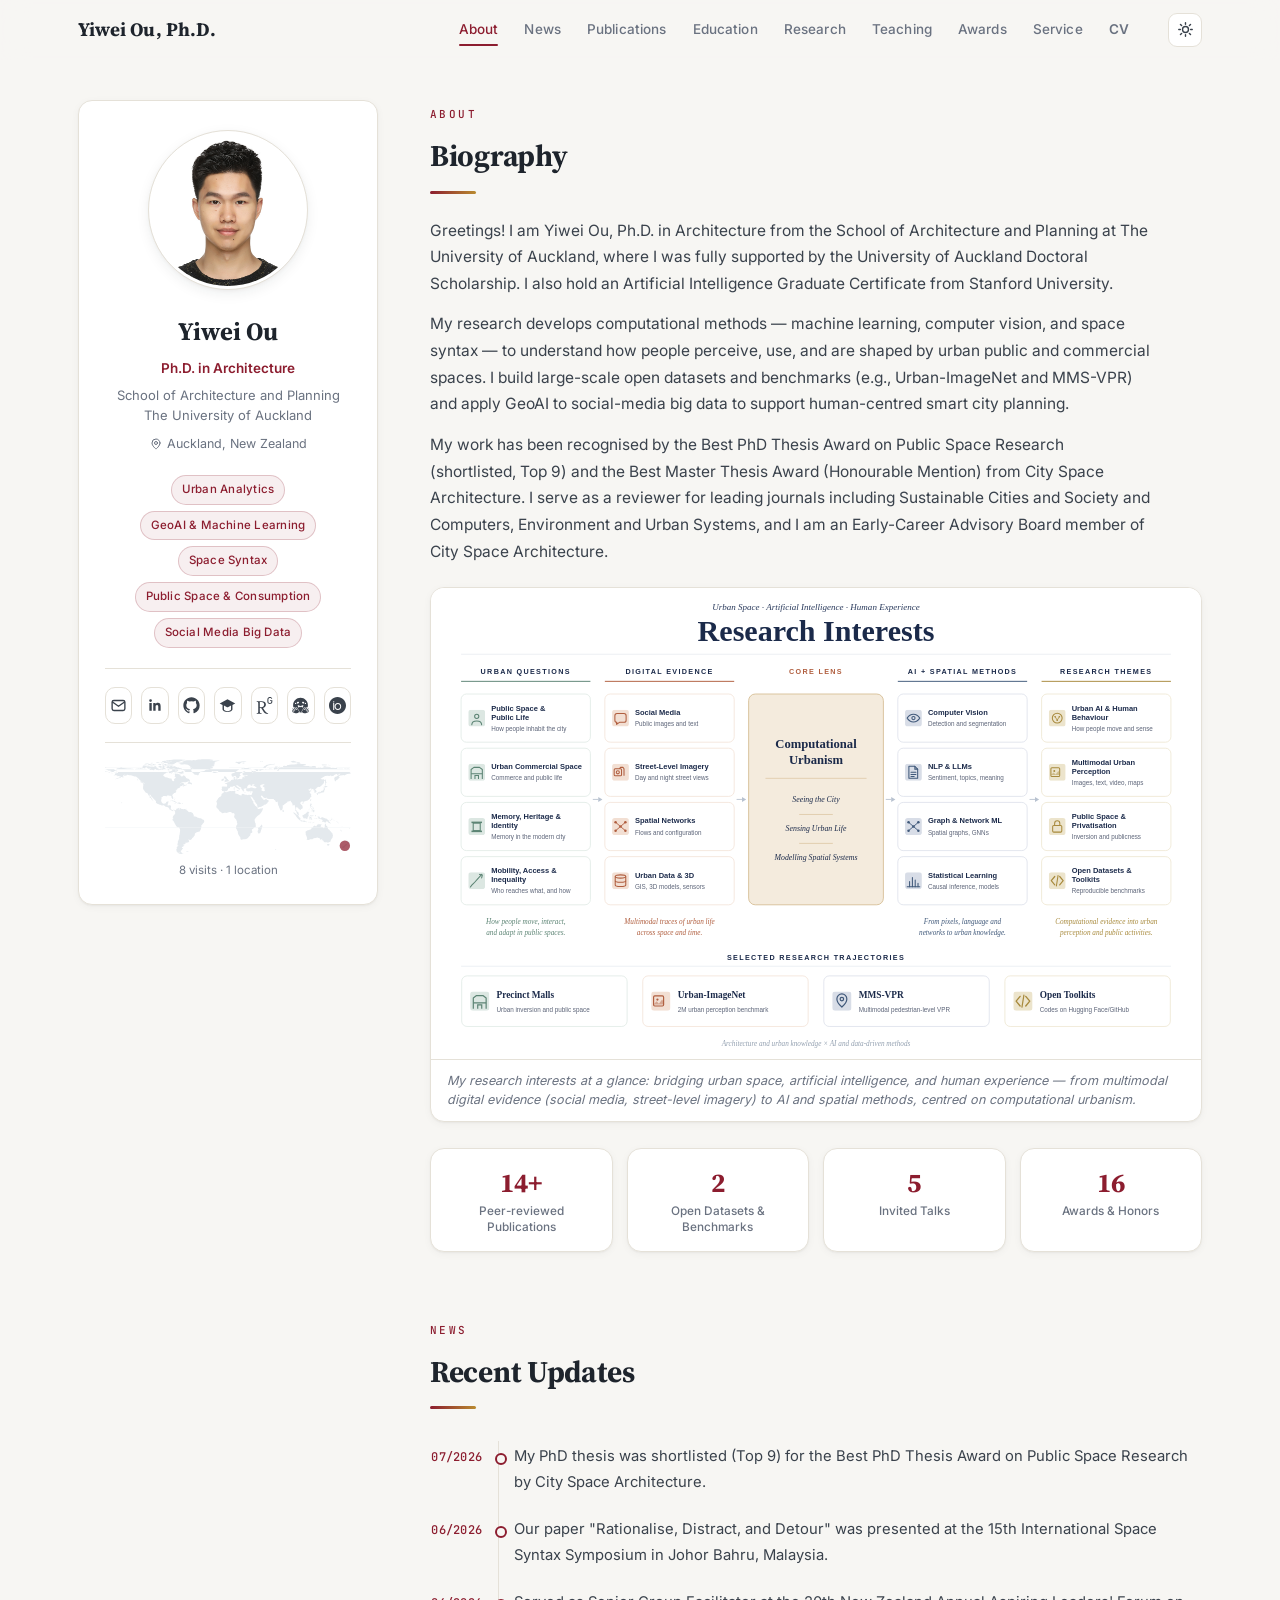
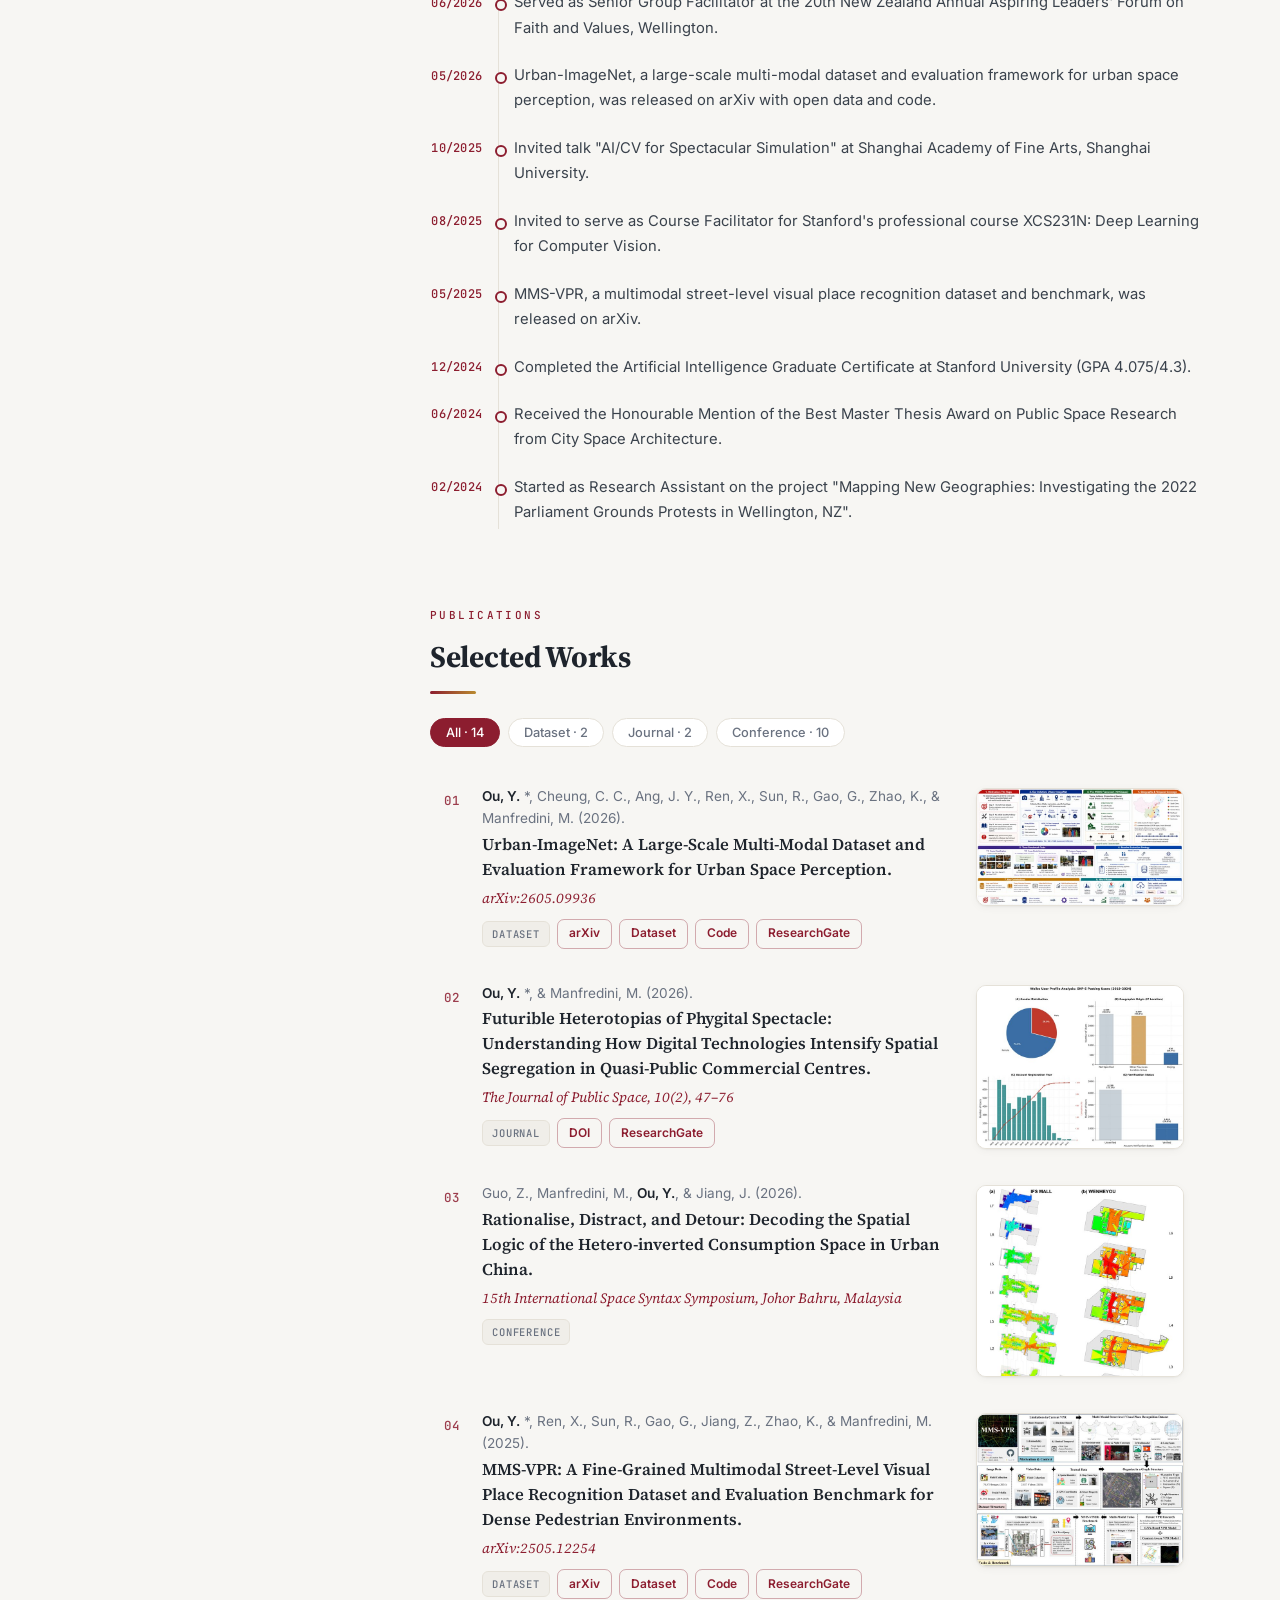
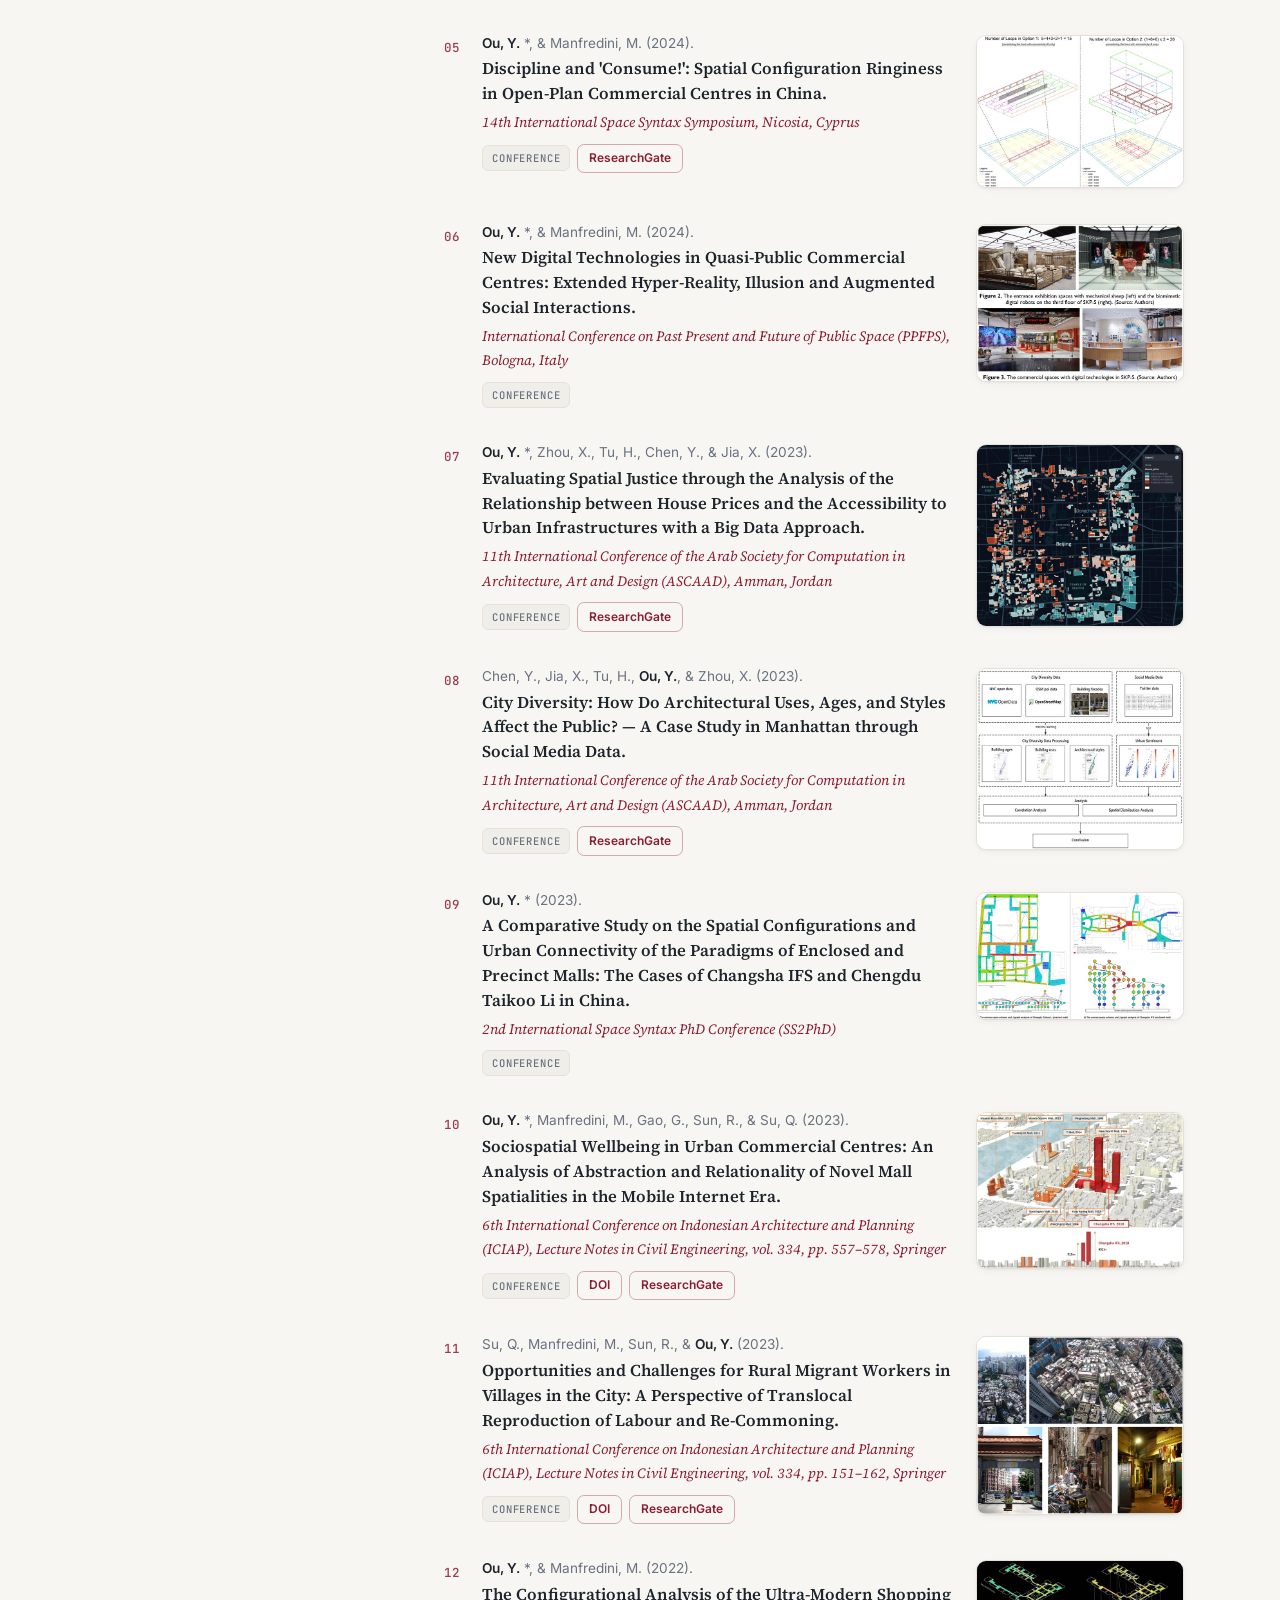
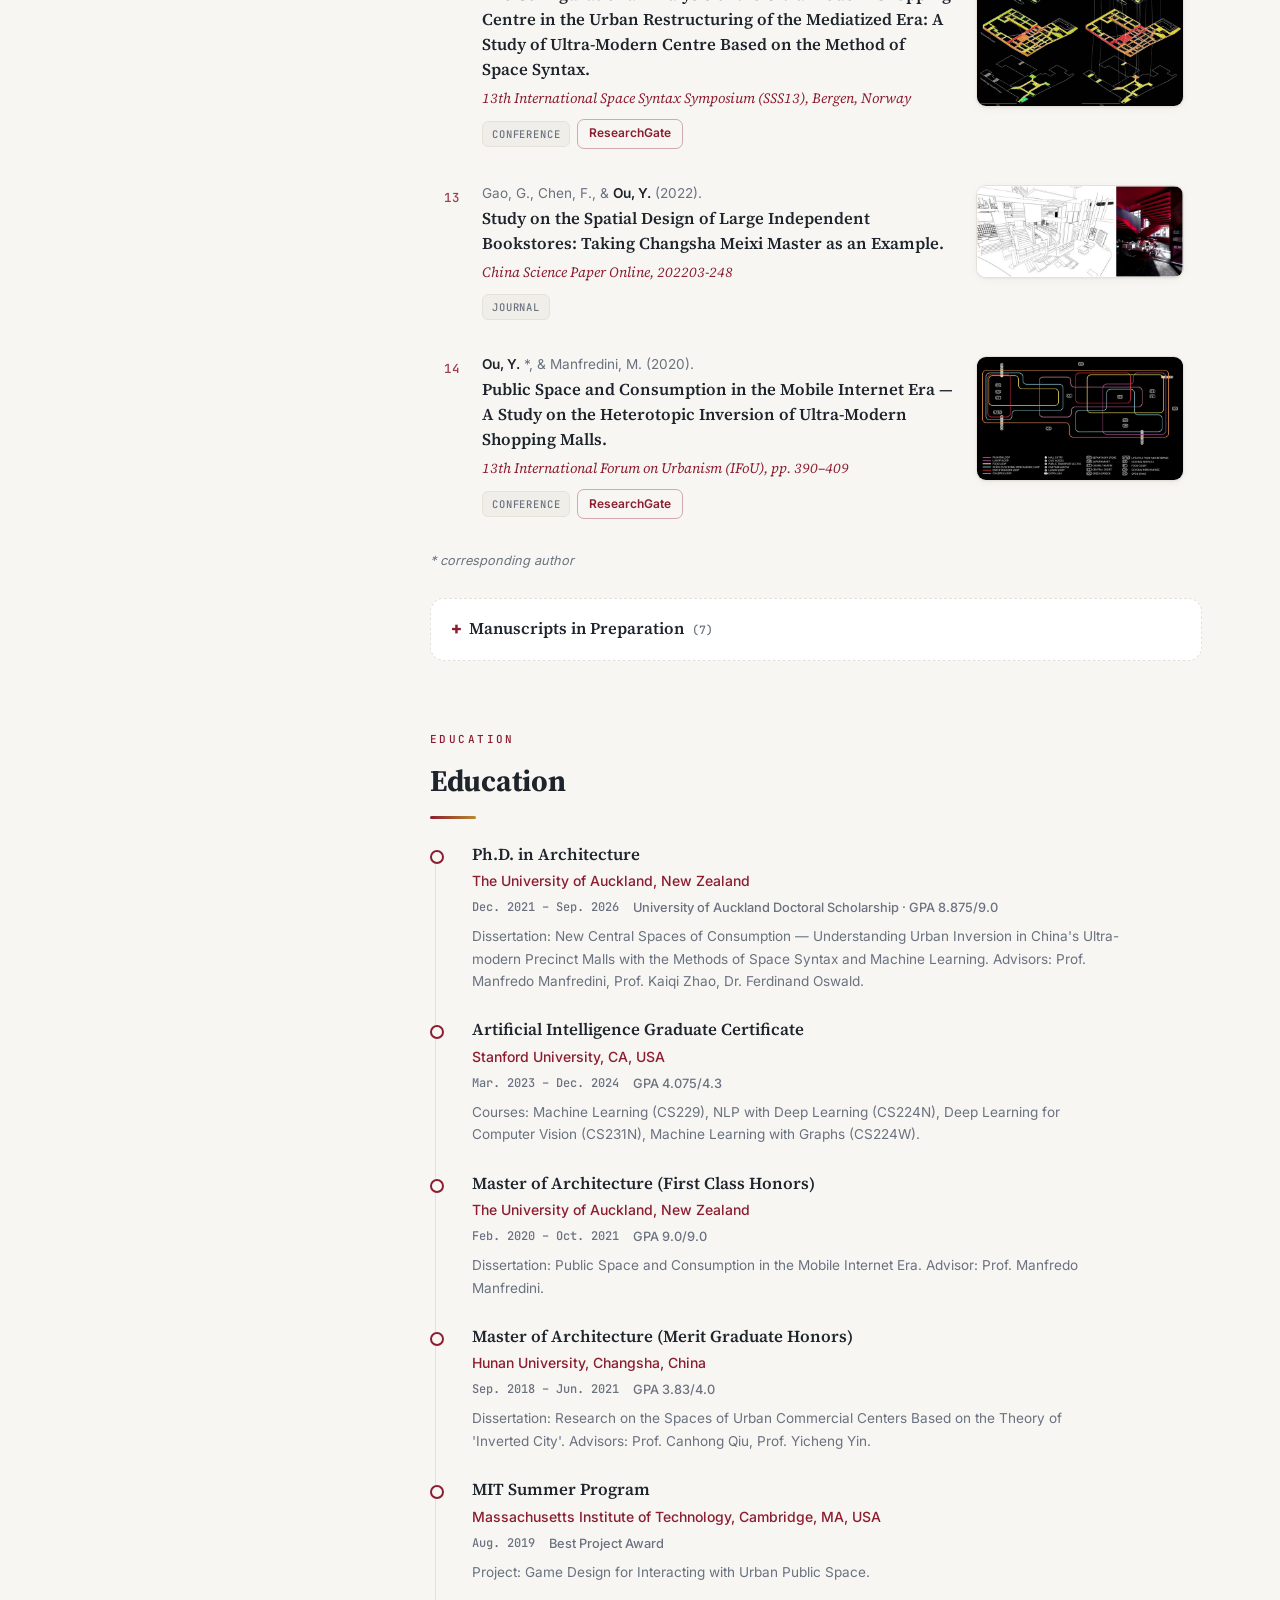
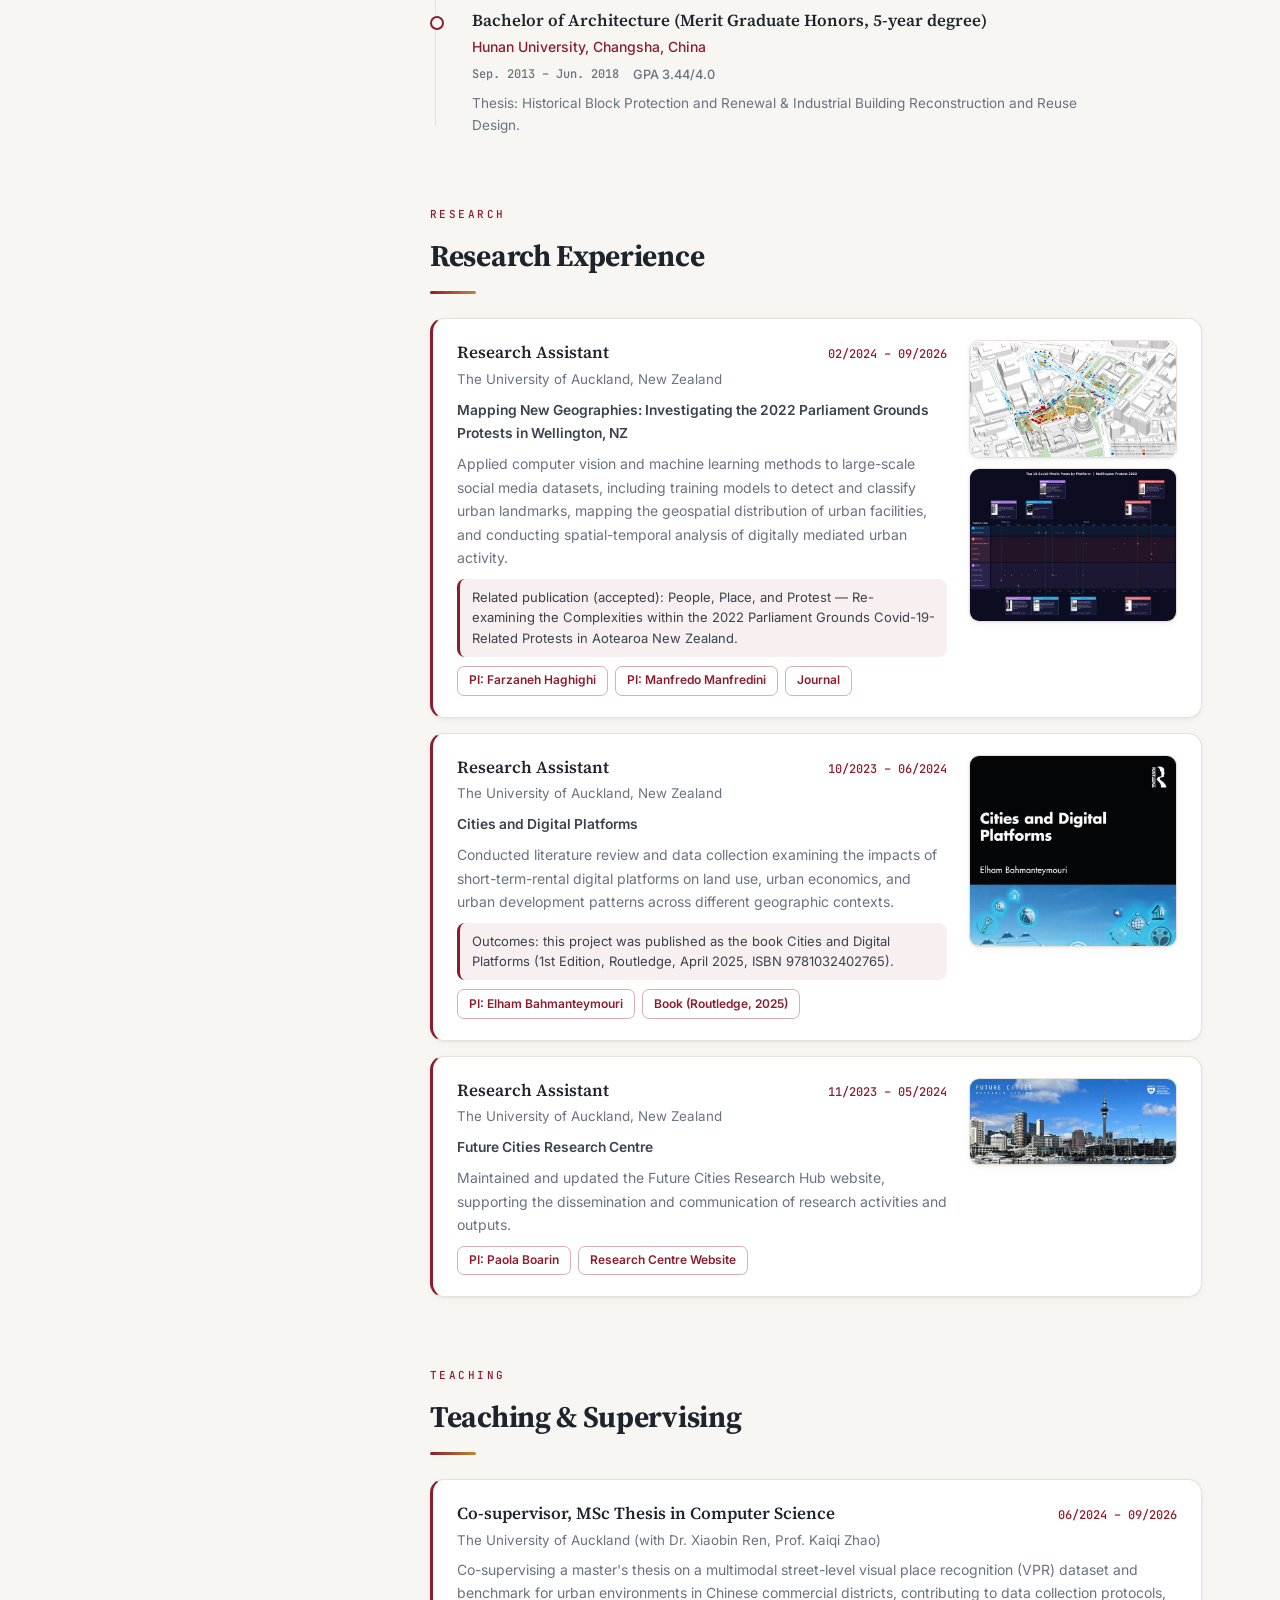
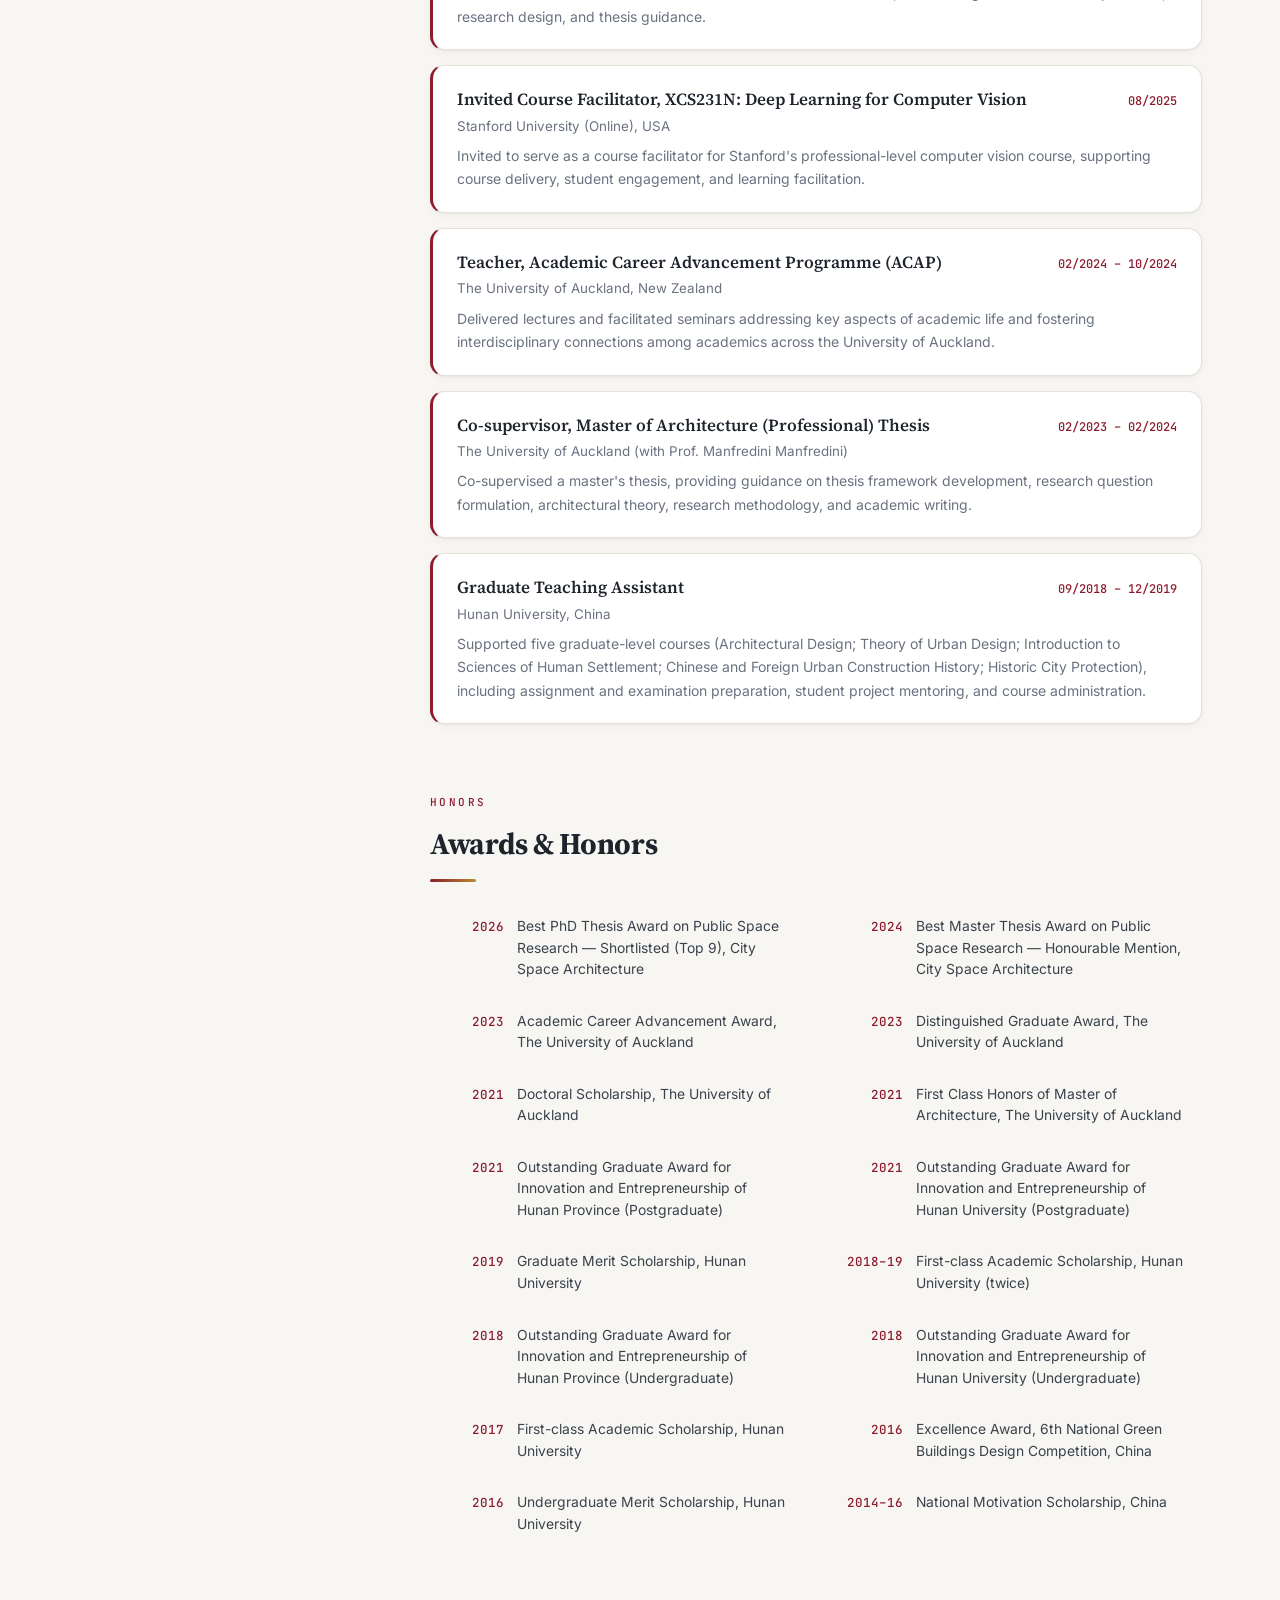
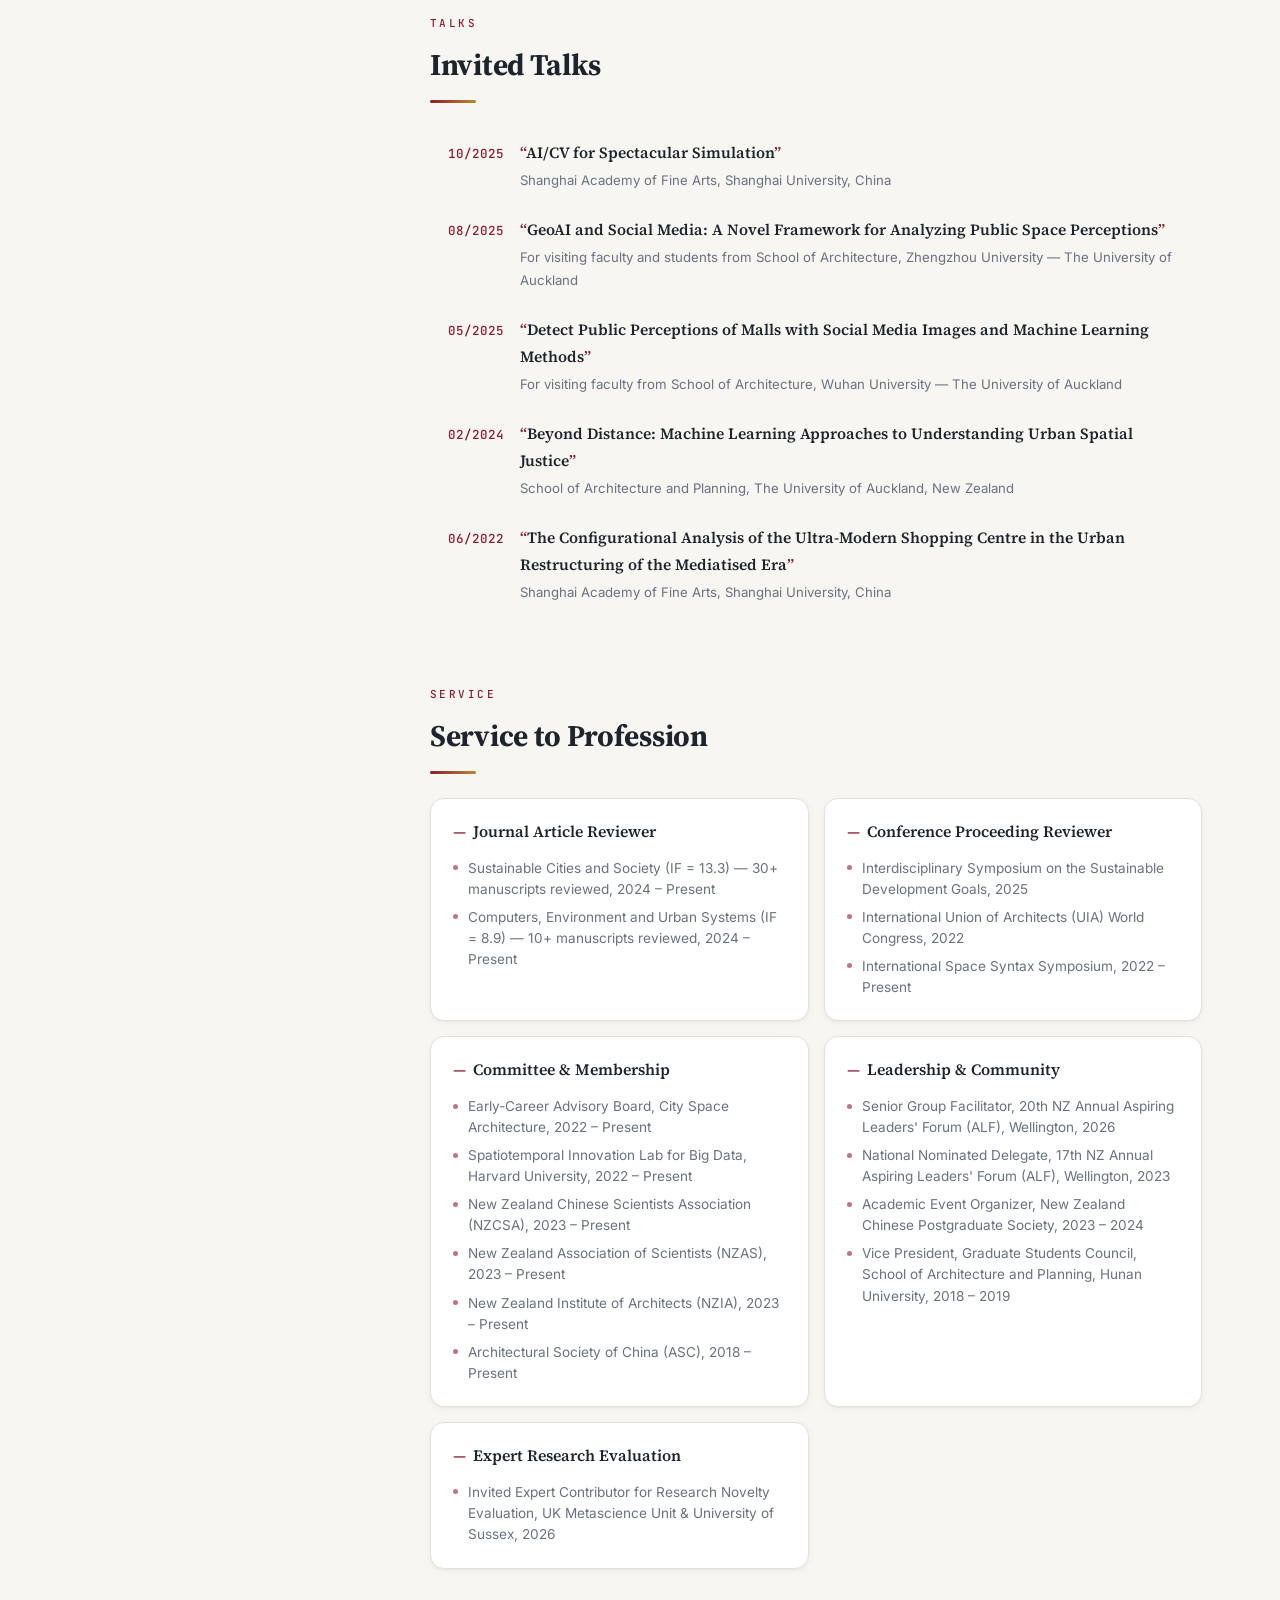
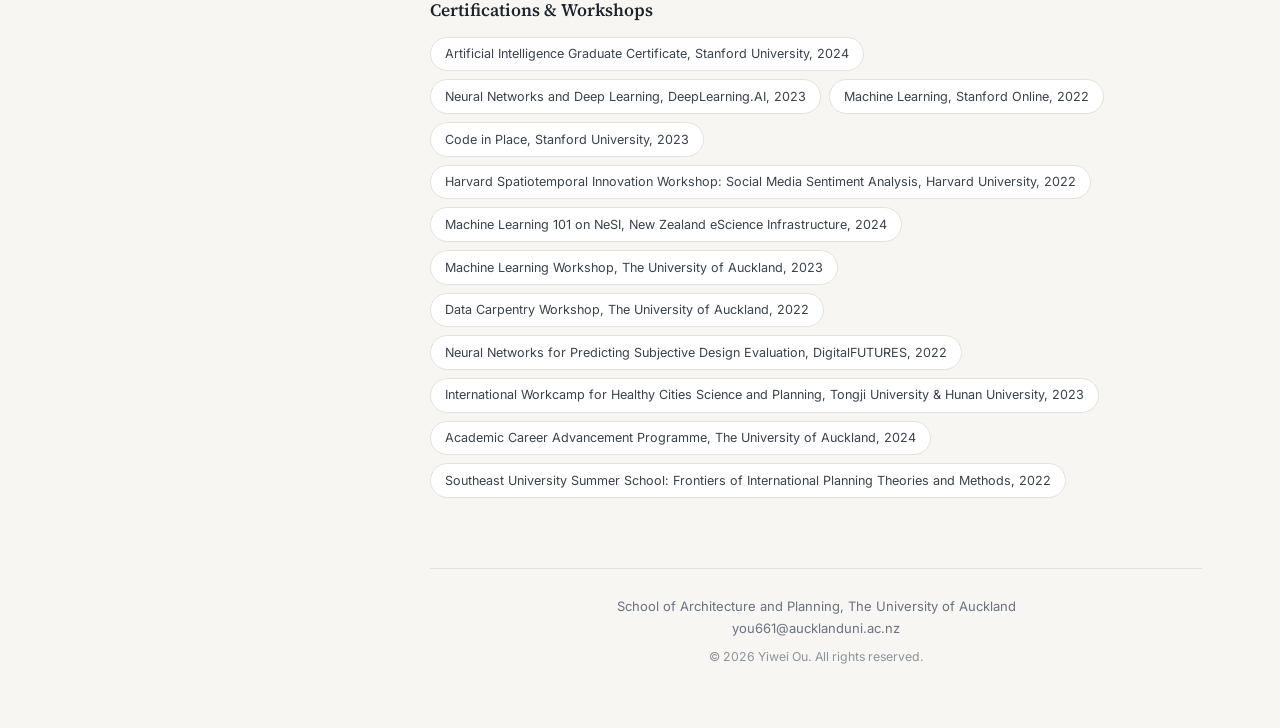
==== commit 458f0215: "Add CV page with inline PDF viewer, self-host fonts (fix China access), brand link to root, 190px th" ====
--- a/index.html
+++ b/index.html
@@ -13,10 +13,8 @@
   <meta property="og:url" content="https://yiweiou.github.io/">
   <meta property="og:image" content="assets/img/photo.jpg">
   <link rel="icon" type="image/jpeg" href="assets/img/photo.jpg">
-  <!-- 字体 -->
-  <link rel="preconnect" href="https://fonts.googleapis.com">
-  <link rel="preconnect" href="https://fonts.gstatic.com" crossorigin>
-  <link href="https://fonts.googleapis.com/css2?family=Source+Serif+4:ital,opsz,wght@0,8..60,400;0,8..60,600;0,8..60,700;1,8..60,400;1,8..60,600&family=Inter:wght@400;500;600;700&family=JetBrains+Mono:wght@500&display=swap" rel="stylesheet">
+  <!-- 字体：自托管（不依赖 Google Fonts，中国大陆可正常加载） -->
+  <link rel="stylesheet" href="assets/css/fonts.css">
   <link rel="stylesheet" href="assets/css/style.css">
 </head>
 <body>
@@ -26,7 +24,7 @@
   <!-- 顶部导航 -->
   <header class="topnav" id="topnav">
     <div class="topnav-inner">
-      <a href="#top" class="brand">Yiwei Ou</a>
+      <a href="/" class="brand">Yiwei Ou, Ph.D.</a>
       <nav class="nav-links" id="navLinks" aria-label="Sections">
         <a href="#about">About</a>
         <a href="#news">News</a>
@@ -36,6 +34,7 @@
         <a href="#teaching">Teaching</a>
         <a href="#awards">Awards</a>
         <a href="#service">Service</a>
+        <a href="cv.html" class="nav-cv">CV</a>
       </nav>
       <div class="nav-actions">
         <button class="theme-toggle" id="themeToggle" aria-label="Toggle dark mode" title="Toggle dark mode">
--- a/assets/css/fonts.css
+++ b/assets/css/fonts.css
@@ -0,0 +1,33 @@
+/* 自托管字体（解决中国大陆无法访问 Google Fonts 导致整页加载失败的问题） */
+@font-face {
+  font-family: 'Source Serif 4';
+  font-style: italic;
+  font-weight: 400 700;
+  font-display: swap;
+  src: url(../fonts/source-serif-4-italic.woff2) format('woff2');
+  unicode-range: U+0000-00FF, U+0131, U+0152-0153, U+02BB-02BC, U+02C6, U+02DA, U+02DC, U+0304, U+0308, U+0329, U+2000-206F, U+20AC, U+2122, U+2191, U+2193, U+2212, U+2215, U+FEFF, U+FFFD;
+}
+@font-face {
+  font-family: 'Source Serif 4';
+  font-style: normal;
+  font-weight: 400 700;
+  font-display: swap;
+  src: url(../fonts/source-serif-4-normal.woff2) format('woff2');
+  unicode-range: U+0000-00FF, U+0131, U+0152-0153, U+02BB-02BC, U+02C6, U+02DA, U+02DC, U+0304, U+0308, U+0329, U+2000-206F, U+20AC, U+2122, U+2191, U+2193, U+2212, U+2215, U+FEFF, U+FFFD;
+}
+@font-face {
+  font-family: 'Inter';
+  font-style: normal;
+  font-weight: 400 700;
+  font-display: swap;
+  src: url(../fonts/inter-normal.woff2) format('woff2');
+  unicode-range: U+0000-00FF, U+0131, U+0152-0153, U+02BB-02BC, U+02C6, U+02DA, U+02DC, U+0304, U+0308, U+0329, U+2000-206F, U+20AC, U+2122, U+2191, U+2193, U+2212, U+2215, U+FEFF, U+FFFD;
+}
+@font-face {
+  font-family: 'JetBrains Mono';
+  font-style: normal;
+  font-weight: 500;
+  font-display: swap;
+  src: url(../fonts/jetbrains-mono-normal.woff2) format('woff2');
+  unicode-range: U+0000-00FF, U+0131, U+0152-0153, U+02BB-02BC, U+02C6, U+02DA, U+02DC, U+0304, U+0308, U+0329, U+2000-206F, U+20AC, U+2122, U+2191, U+2193, U+2212, U+2215, U+FEFF, U+FFFD;
+}
--- a/assets/css/style.css
+++ b/assets/css/style.css
@@ -160,15 +160,6 @@
 .profile-links a:hover { color: #fff; background: var(--accent); border-color: var(--accent); transform: translateY(-2px); box-shadow: var(--shadow-md); }
 html[data-theme="dark"] .profile-links a:hover { color: #10141a; }
 
-.cv-button {
-  display: inline-flex; align-items: center; gap: 7px; margin-top: 16px;
-  padding: 9px 20px; border-radius: 10px; font-size: 13.5px; font-weight: 600;
-  background: var(--accent); color: #fff !important; border: 1px solid var(--accent);
-  transition: all 0.22s;
-}
-.cv-button:hover { background: var(--accent-hover); transform: translateY(-1px); box-shadow: var(--shadow-md); }
-html[data-theme="dark"] .cv-button { color: #10141a !important; }
-
 /* ---------- 主内容区 ---------- */
 .content { min-width: 0; }
 .section { margin-bottom: 64px; }
@@ -276,7 +267,7 @@
 }
 /* 缩略图限高：超长的图（如长条海报图）只显示顶部区域，点击仍打开完整原图
    想调整缩略图显示高度，只改下面 max-height 的数值即可（单位 px，越小越扁） */
-.pub-thumb img { display: block; width: 100%; max-height: 200px; object-fit: cover; object-position: top center; }
+.pub-thumb img { display: block; width: 100%; max-height: 190px; object-fit: cover; object-position: top center; }
 .pub-thumb:hover { transform: translateY(-2px) scale(1.02); box-shadow: var(--shadow-md); }
 @media (max-width: 720px) {
   .pub-item.with-image { flex-direction: column-reverse; }
@@ -411,6 +402,36 @@
 .footer { margin-top: 70px; padding-top: 26px; border-top: 1px solid var(--line); text-align: center; }
 .footer p { font-size: 13px; color: var(--muted); line-height: 1.7; }
 .footer .copy { margin-top: 8px; font-size: 12.3px; opacity: 0.75; }
+
+/* ---------- CV 页面（cv.html） ---------- */
+.cv-main {
+  max-width: 1180px; margin: 0 auto;
+  padding: calc(var(--topnav-h) + 28px) 28px 40px;
+  display: flex; flex-direction: column; min-height: 100vh;
+}
+.cv-toolbar { display: flex; align-items: center; justify-content: space-between; gap: 16px; margin-bottom: 18px; flex-wrap: wrap; }
+.cv-title { font-family: var(--serif); font-size: 28px; font-weight: 700; letter-spacing: -0.01em; }
+.cv-download {
+  display: inline-flex; align-items: center; gap: 7px;
+  padding: 9px 20px; border-radius: 10px; font-size: 13.5px; font-weight: 600;
+  background: var(--accent); color: #fff !important; border: 1px solid var(--accent);
+  transition: all 0.22s;
+}
+.cv-download:hover { background: var(--accent-hover); transform: translateY(-1px); box-shadow: var(--shadow-md); }
+html[data-theme="dark"] .cv-download { color: #10141a !important; }
+.cv-viewer {
+  flex: 1; position: relative; border: 1px solid var(--line); border-radius: var(--radius);
+  overflow: hidden; background: var(--surface); box-shadow: var(--shadow-sm); min-height: 70vh;
+}
+.cv-viewer embed { width: 100%; height: 100%; min-height: 70vh; border: none; display: block; }
+.cv-fallback {
+  position: absolute; inset: 0; display: none; flex-direction: column;
+  align-items: center; justify-content: center; gap: 12px; color: var(--muted); font-size: 14px;
+}
+/* 导航里的 CV 链接（与其他锚点链接区分，当前页高亮） */
+.nav-links a.nav-cv { font-weight: 600; }
+.nav-links a.nav-cv.active { color: var(--accent); }
+.nav-links a.nav-cv.active::after { content: ""; position: absolute; left: 11px; right: 11px; bottom: 2px; height: 2px; border-radius: 2px; background: var(--accent); }
 
 /* 返回顶部 */
 .back-to-top {
